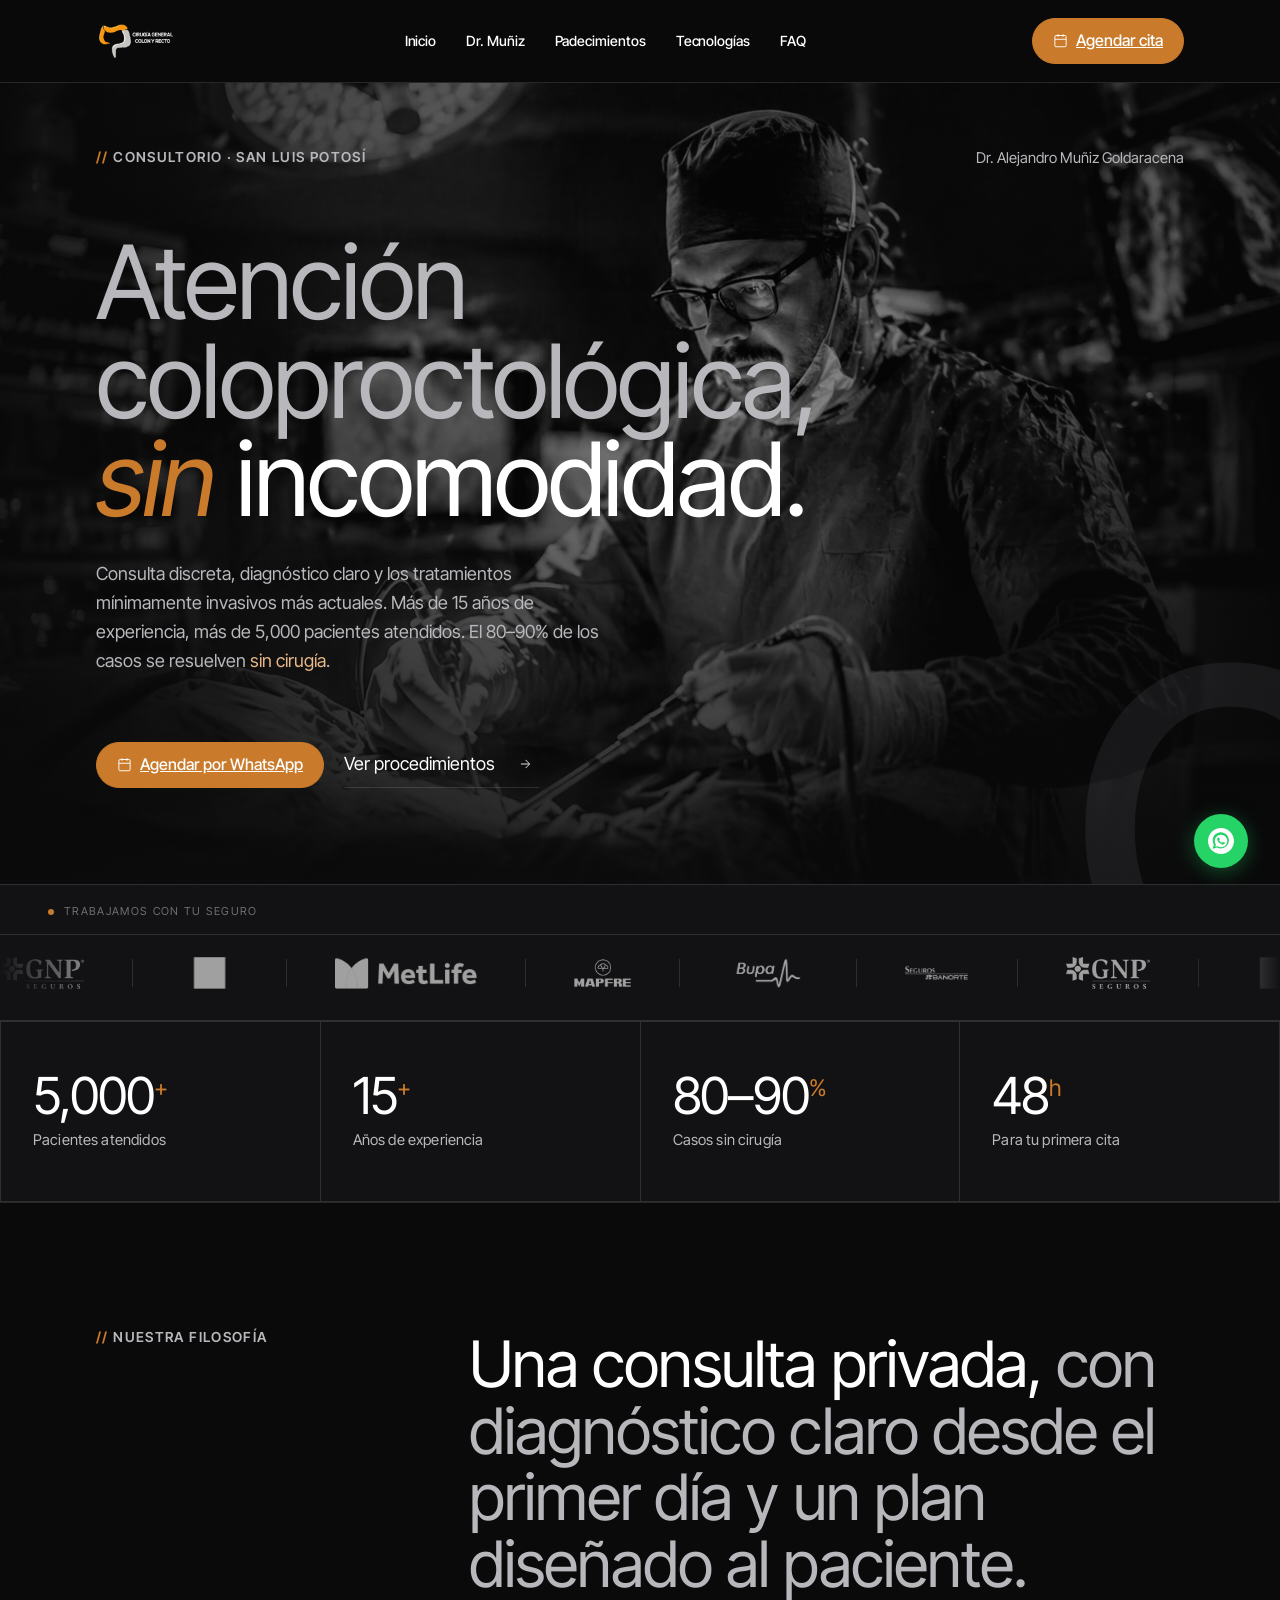
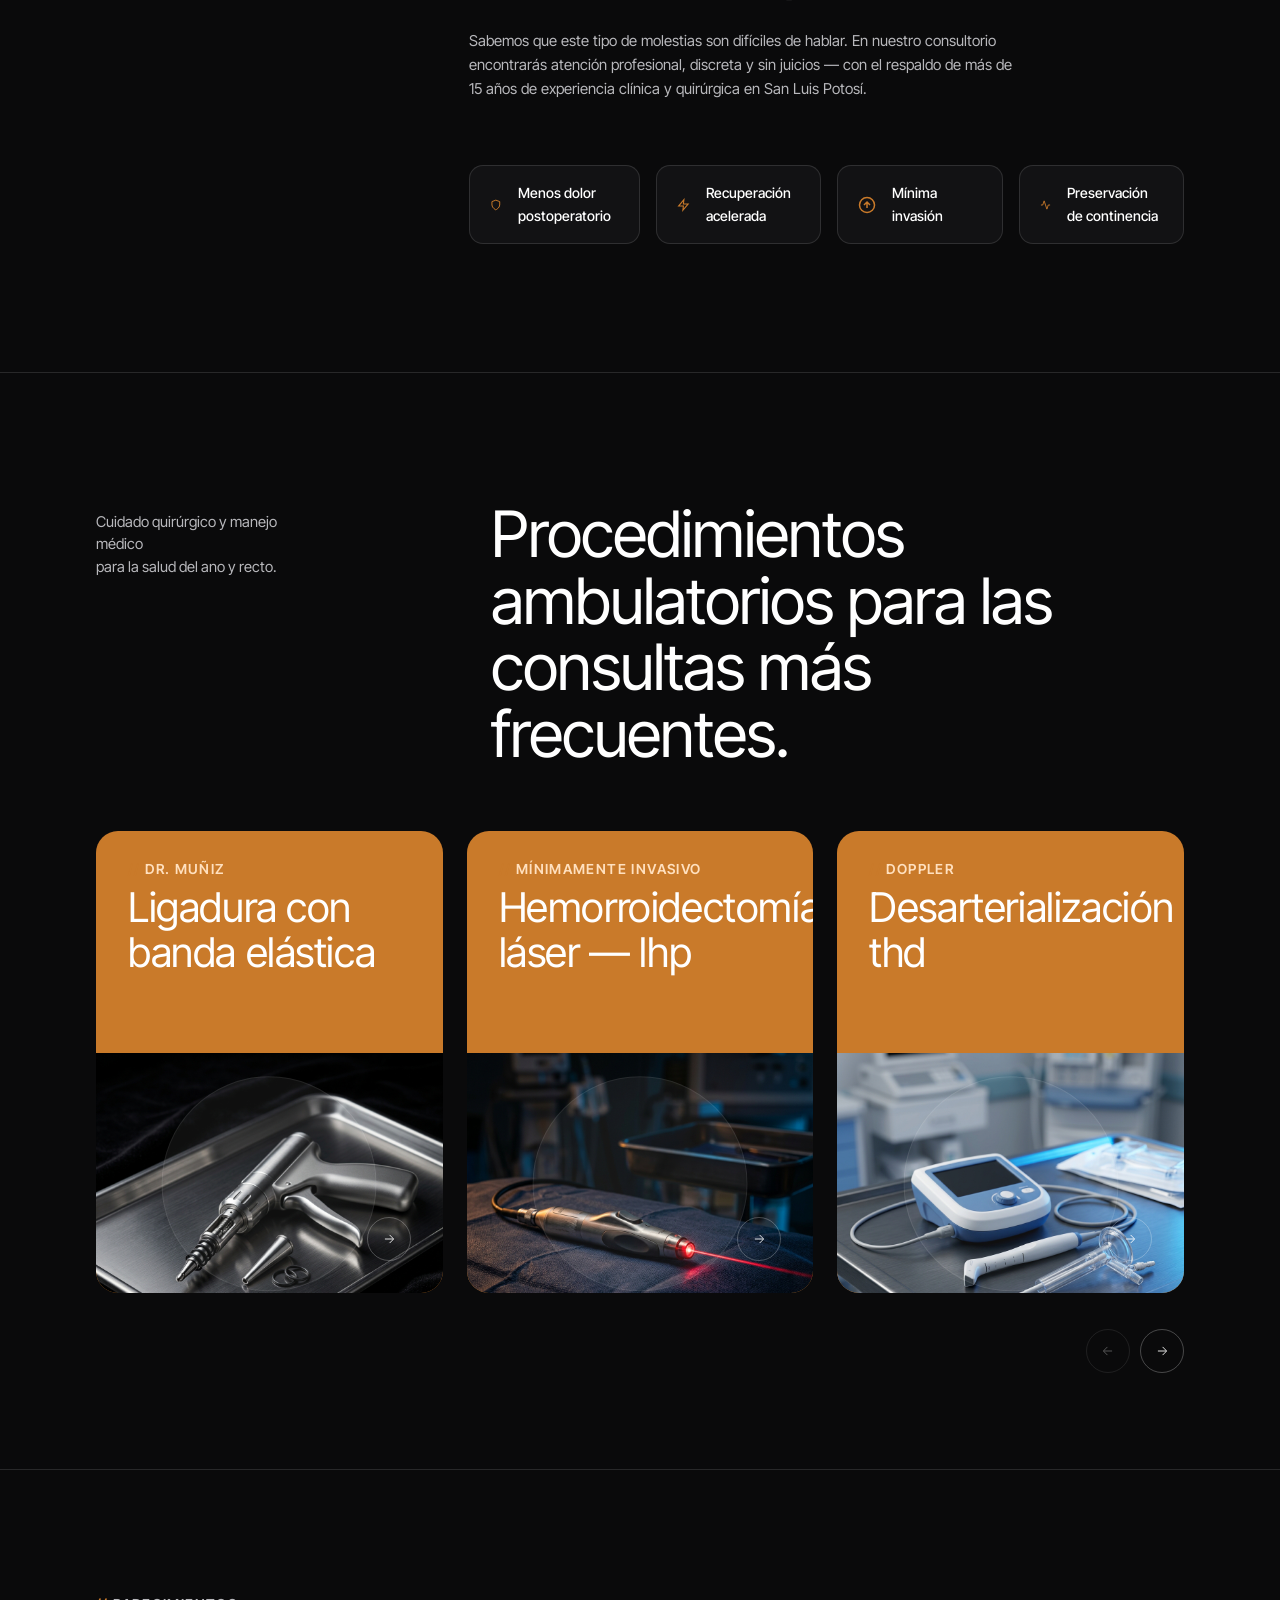
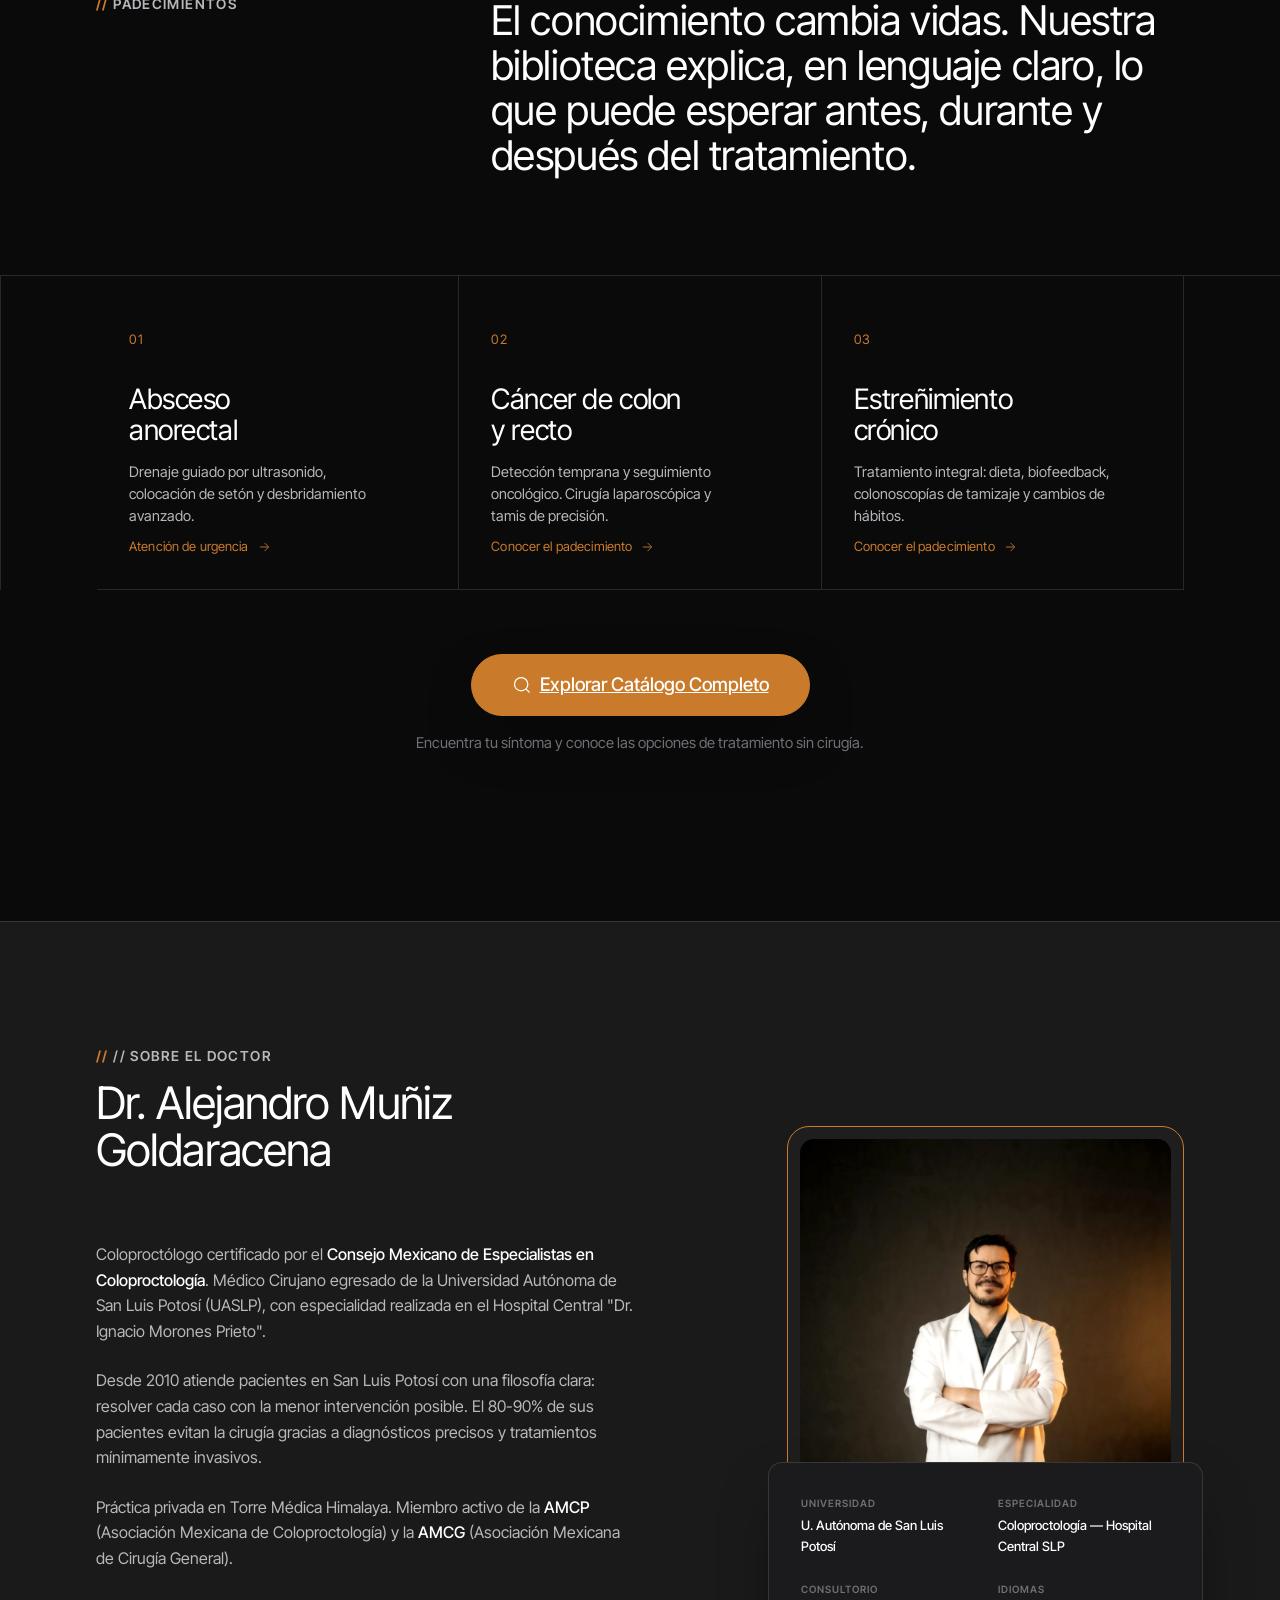
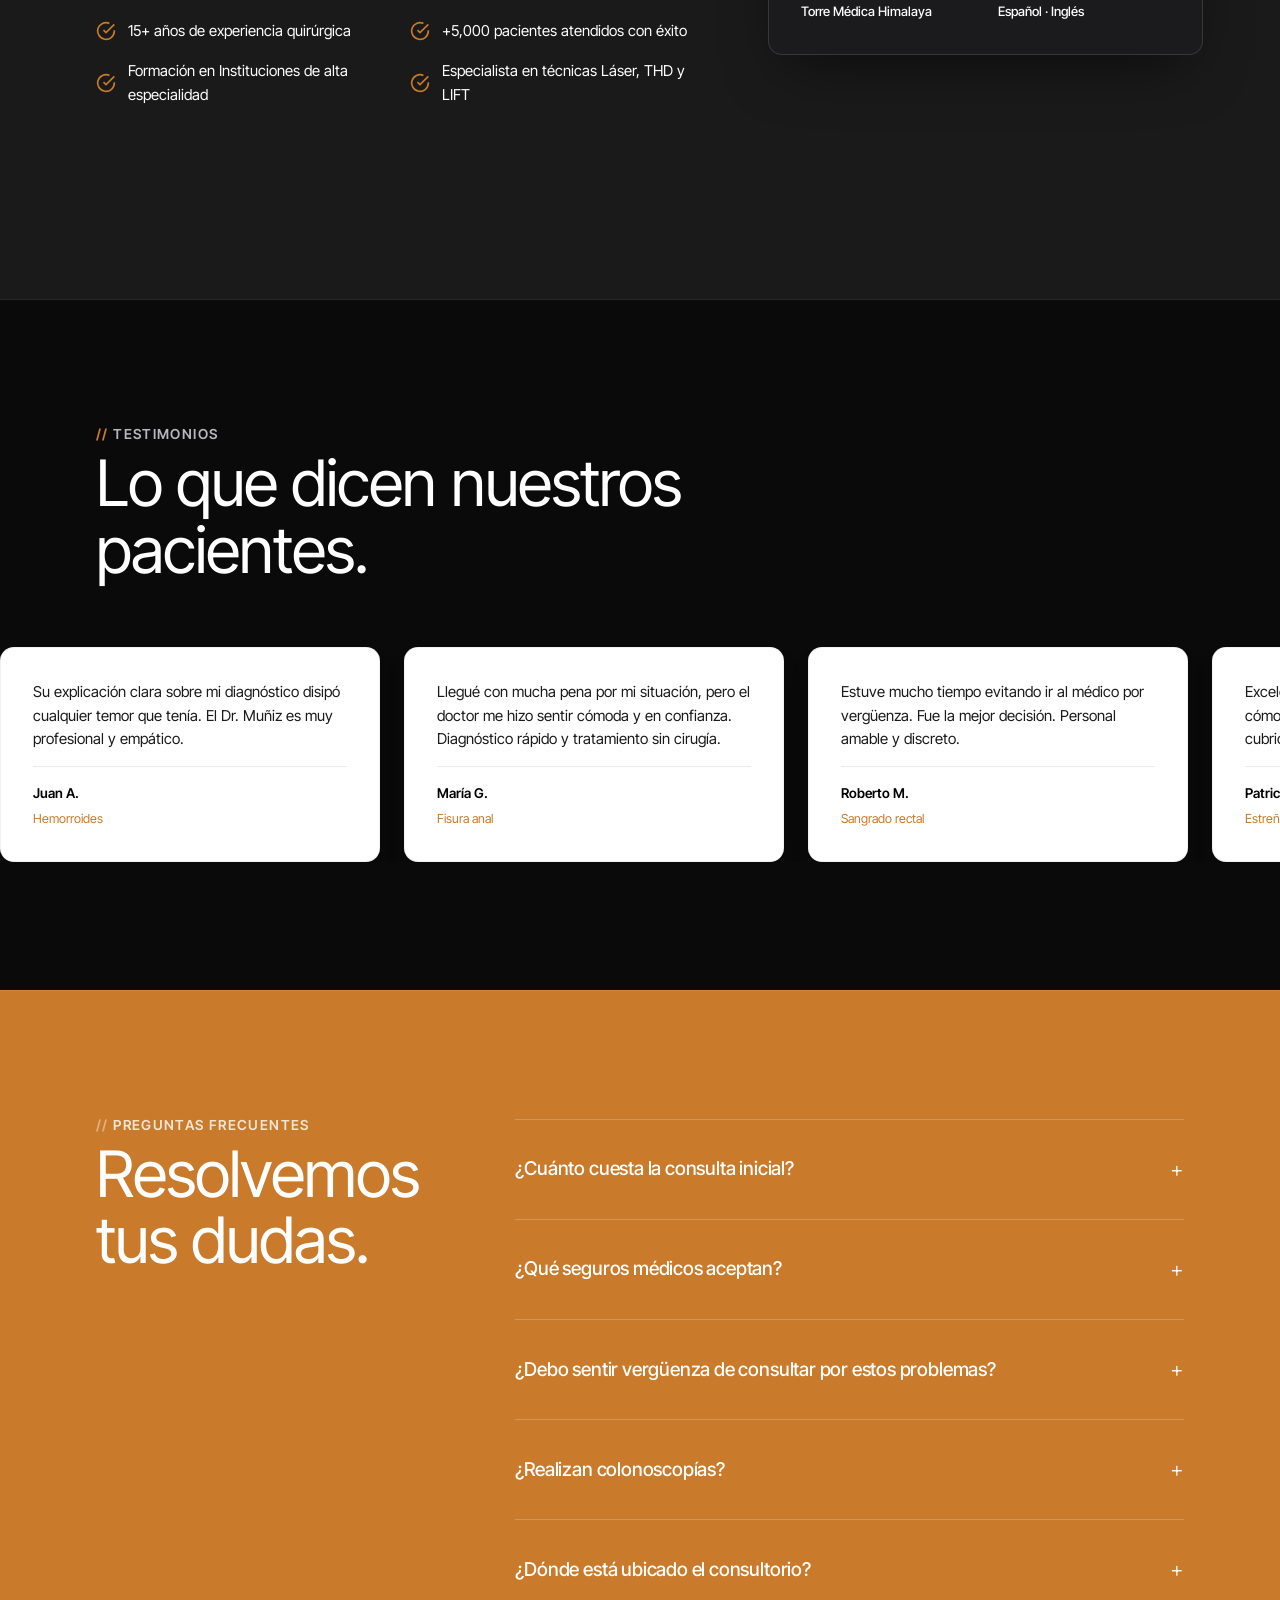
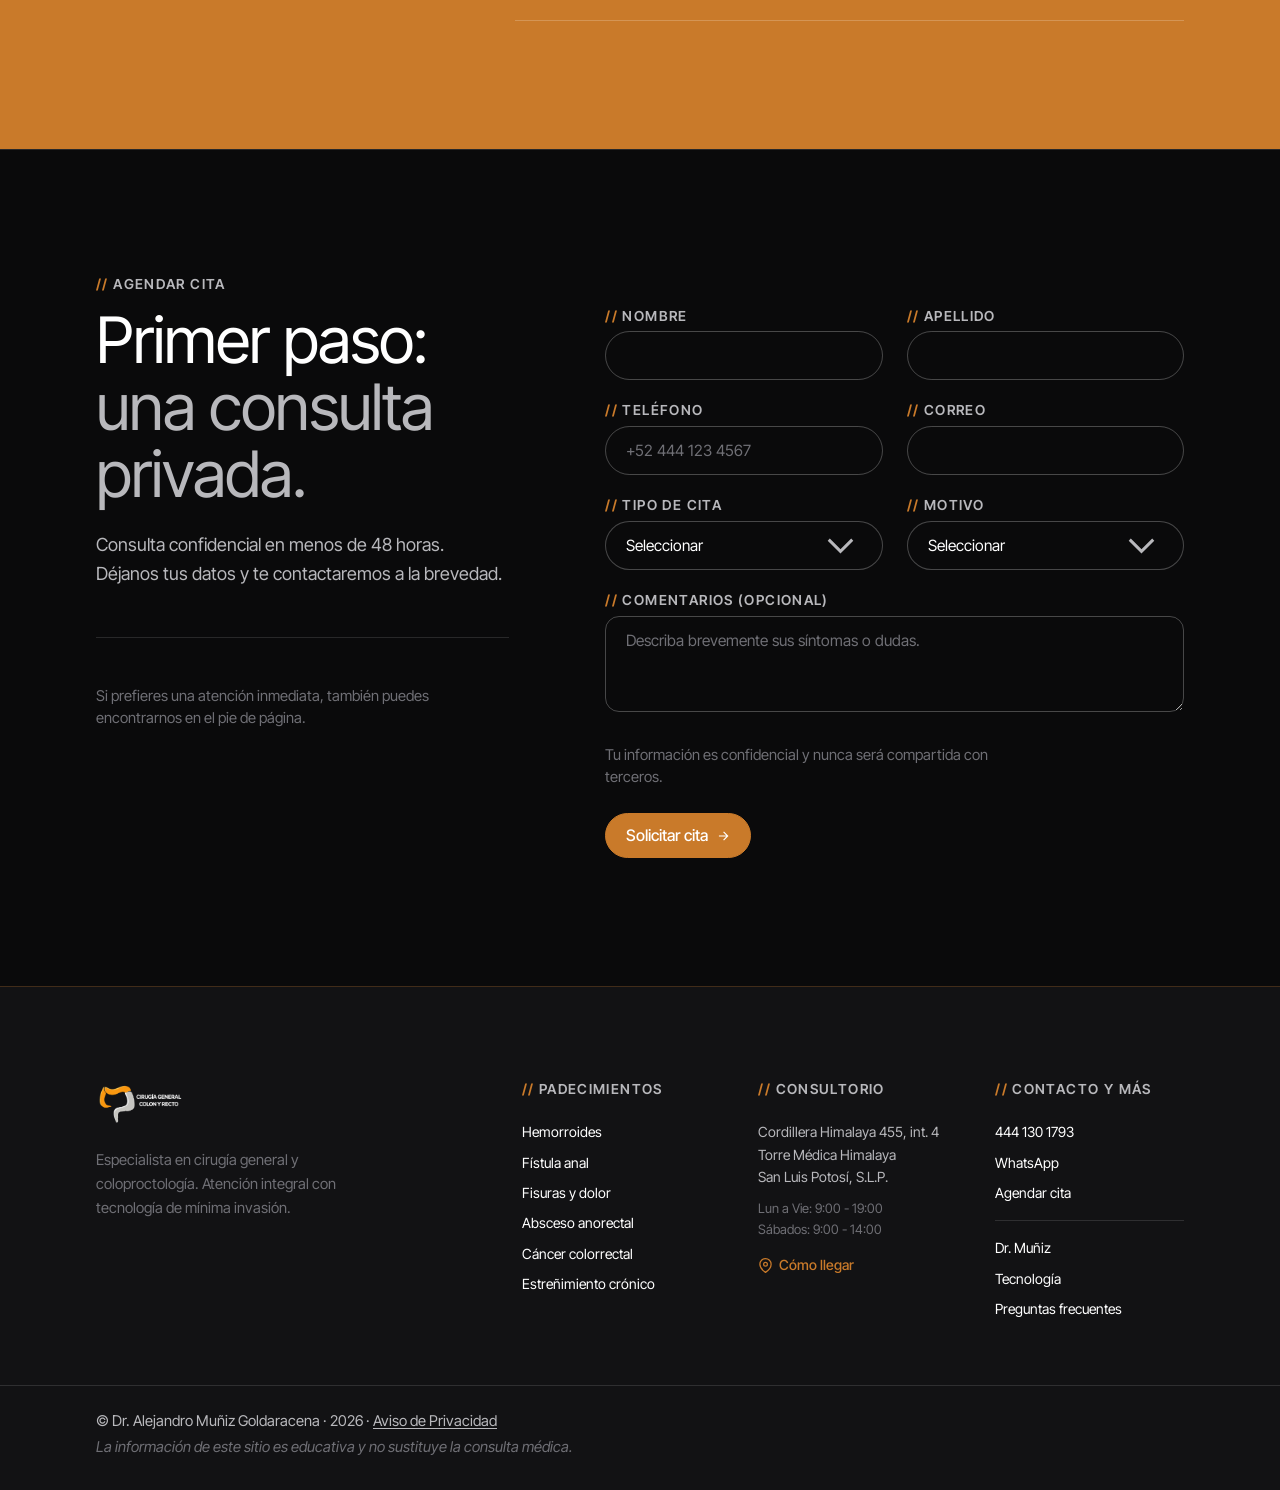
==== index.html @ 2d4ea99c "Corrección de visibilidad de logos (brightness 0, invert 1)" ====
<!doctype html>
<html lang="es-MX">

<head>
  <meta charset="utf-8" />
  <meta name="viewport" content="width=device-width,initial-scale=1" />
  <title>Dr. Alejandro Muñiz Goldaracena · Coloproctólogo en San Luis Potosí</title>
  <meta name="description"
    content="Tratamiento especializado en coloproctología en San Luis Potosí. 15+ años de experiencia, 5,000+ pacientes. Consulta discreta en Torre Médica Himalaya. Especialista en hemorroides, fisuras, fístulas y cáncer de colon." />
  <meta name="keywords"
    content="coloproctólogo san luis potosí, proctólogo slp, hemorroides tratamiento, cirujano colorrectal, torre médica himalaya, dr alejandro muñiz goldaracena, cáncer de colon detección" />
  <meta name="author" content="Dr. Alejandro Muñiz Goldaracena" />
  <meta name="robots" content="index, follow" />
  <link rel="canonical" href="https://dramuniz.com.mx" />

  <!-- Open Graph -->
  <meta property="og:type" content="website" />
  <meta property="og:url" content="https://dramuniz.com.mx/" />
  <meta property="og:title" content="Dr. Alejandro Muñiz Goldaracena · Coloproctólogo en San Luis Potosí" />
  <meta property="og:description"
    content="Especialista en enfermedades del colon, recto y ano. Atención profesional y discreta en San Luis Potosí. Más de 15 años de experiencia." />
  <meta property="og:image" content="https://dramuniz.com.mx/assets/social-preview.png" />
  <meta property="twitter:card" content="summary_large_image" />
  <meta property="twitter:url" content="https://dramuniz.com.mx/" />
  <meta property="twitter:title" content="Dr. Alejandro Muñiz Goldaracena · Coloproctólogo en San Luis Potosí" />
  <meta property="twitter:description"
    content="Especialista en enfermedades del colon, recto y ano. Atención profesional y discreta en San Luis Potosí." />
  <meta property="twitter:image" content="https://dramuniz.com.mx/assets/social-preview.png" />

  <link rel="icon" type="image/png" href="assets/favicon.png" />
  <link rel="apple-touch-icon" href="assets/apple-touch-icon.png" />

  <!-- JSON-LD -->
  <script type="application/ld+json">
{
  "@context": "https://schema.org",
  "@type": "Physician",
  "name": "Dr. Alejandro Muñiz Goldaracena",
  "image": "https://dramuniz.com.mx/assets/nuevo-logo.png",
  "@id": "https://dramuniz.com.mx",
  "url": "https://dramuniz.com.mx",
  "telephone": "+524441301793",
  "priceRange": "$$",
  "address": {
    "@type": "PostalAddress",
    "streetAddress": "Cordillera Himalaya 455, int. 4, Torre Médica Himalaya",
    "addressLocality": "San Luis Potosí",
    "addressRegion": "SLP",
    "postalCode": "78214",
    "addressCountry": "MX"
  },
  "geo": {
    "@type": "GeoCoordinates",
    "latitude": 22.1446,
    "longitude": -101.0142
  },
  "openingHoursSpecification": [
    {
      "@type": "OpeningHoursSpecification",
      "dayOfWeek": ["Monday","Tuesday","Wednesday","Thursday","Friday"],
      "opens": "09:00",
      "closes": "19:00"
    },
    {
      "@type": "OpeningHoursSpecification",
      "dayOfWeek": "Saturday",
      "opens": "09:00",
      "closes": "14:00"
    }
  ],
  "sameAs": ["https://wa.me/524441301793"]
}
</script>

  <link rel="preconnect" href="https://fonts.googleapis.com" />
  <link rel="preconnect" href="https://fonts.gstatic.com" crossorigin />
  <link rel="stylesheet" href="colors_and_type.css" />
  <link rel="stylesheet" href="styles.css?v=1.4" />
  <style>
    /* ── Secciones extra del sitio fusionado ── */

    /* Strip de confianza */
    .strip {
      display: grid;
      grid-template-columns: repeat(4, 1fr);
      gap: 0;
      border-top: 1px solid var(--line);
      border-left: 1px solid var(--line);
      background: var(--ink-1);
    }

    /* Animaciones Globales */
    @keyframes fadeInUp {
      from {
        opacity: 0;
        transform: translateY(30px);
      }
      to {
        opacity: 1;
        transform: translateY(0);
      }
    }

    .reveal {
      animation: fadeInUp 0.8s cubic-bezier(0.16, 1, 0.3, 1) backwards;
    }

    .hero-title span {
      display: inline-block;
      animation: fadeInUp 1s cubic-bezier(0.16, 1, 0.3, 1) backwards;
    }
    .hero-title .de { animation-delay: 0.1s; }
    .hero-title .em { animation-delay: 0.3s; }
    
    .hero-lead {
      animation: fadeInUp 1s cubic-bezier(0.16, 1, 0.3, 1) backwards;
      animation-delay: 0.5s;
    }

    .hero-actions {
      animation: fadeInUp 1s cubic-bezier(0.16, 1, 0.3, 1) backwards;
      animation-delay: 0.7s;
    }

    .strip__item {
      padding: var(--s-6) var(--s-5);
      border-right: 1px solid var(--line);
      border-bottom: 1px solid var(--line);
      display: flex;
      flex-direction: column;
      gap: var(--s-2);
      animation: fadeInUp 0.8s ease backwards;
    }

    .strip__num {
      font-family: var(--font-display);
      font-size: clamp(2rem, 4vw, 3rem);
      font-weight: 400;
      line-height: 1;
      letter-spacing: -0.02em;
      color: var(--fg-0);
    }

    .strip__num sup {
      font-size: 0.45em;
      color: var(--accent);
      vertical-align: super;
    }

    .strip__label {
      font-size: var(--t-small);
      color: var(--fg-1);
      letter-spacing: 0.01em;
    }

    /* Proceso */
    .process {
      padding-block: var(--s-9);
      background: var(--ink-1);
      border-top: 1px solid var(--line);
    }

    .process__head {
      display: grid;
      grid-template-columns: 1fr 2.2fr;
      gap: var(--s-6);
      align-items: start;
      margin-bottom: var(--s-8);
    }

    .process__head h2 {
      font-family: var(--font-display);
      font-size: var(--t-h1);
      font-weight: 400;
      line-height: var(--lh-h1);
      letter-spacing: -0.015em;
      margin: var(--s-2) 0 0;
      color: var(--fg-0);
      max-width: 16ch;
    }

    .process__head p {
      color: var(--fg-1);
      margin: var(--s-3) 0 0;
    }

    .process__steps {
      display: grid;
      grid-template-columns: repeat(4, 1fr);
      gap: 0;
      list-style: none;
      padding: 0;
      margin: 0;
      border-top: 1px solid var(--line);
      border-left: 1px solid var(--line);
    }

    .process__steps li {
      padding: var(--s-6) var(--s-5);
      border-right: 1px solid var(--line);
      border-bottom: 1px solid var(--line);
      display: flex;
      flex-direction: column;
      gap: var(--s-3);
    }

    .process__num {
      font-family: var(--font-display);
      font-size: 12px;
      color: var(--accent);
      letter-spacing: 0.08em;
    }

    .process__steps h3 {
      font-family: var(--font-display);
      font-size: var(--t-h3);
      font-weight: 500;
      margin: 0;
      color: var(--fg-0);
    }

    .process__steps p {
      font-size: 14.5px;
      color: var(--fg-1);
      margin: 0;
      line-height: 1.55;
    }

    /* Testimonios */
    .quotes {
      padding-block: var(--s-9);
      background: var(--ink-0);
      border-top: 1px solid var(--line);
      overflow: hidden;
    }

    .quotes__head {
      margin-bottom: var(--s-7);
      padding-inline: var(--s-8);
      max-width: 1440px;
      margin-inline: auto;
    }

    .quotes__head h2 {
      font-family: var(--font-display);
      font-size: var(--t-h1);
      font-weight: 400;
      line-height: var(--lh-h1);
      letter-spacing: -0.015em;
      margin: var(--s-2) 0 0;
      color: var(--fg-0);
      max-width: 20ch;
    }

    .quotes__ticker {
      overflow: hidden;
      white-space: nowrap;
    }

    .quotes__marquee {
      display: inline-flex;
      gap: var(--s-4);
      animation: marquee 36s linear infinite;
      white-space: nowrap;
    }

    .quote {
      display: inline-flex;
      flex-direction: column;
      gap: var(--s-3);
      min-width: 340px;
      max-width: 380px;
      white-space: normal;
      background: #FFFFFF;
      border: 1px solid rgba(0, 0, 0, 0.05);
      border-radius: var(--r-3);
      padding: var(--s-5);
      margin: 0;
      flex-shrink: 0;
      box-shadow: 0 10px 30px -10px rgba(0, 0, 0, 0.15);
    }

    .quote p {
      font-size: 15px;
      color: #1A1A1A;
      line-height: 1.55;
      margin: 0;
    }

    .quote footer {
      display: flex;
      flex-direction: column;
      gap: 4px;
      padding-top: var(--s-3);
      border-top: 1px solid rgba(0, 0, 0, 0.08);
    }

    .quote footer strong {
      font-size: 13.5px;
      color: #000000;
      font-weight: 600;
    }

    .quote footer span {
      font-size: 12.5px;
      color: var(--accent);
    }

    @keyframes marquee {
      from {
        transform: translateX(0);
      }

      to {
        transform: translateX(-50%);
      }
    }

    /* FAQ */
    .faq {
      padding-block: var(--s-9);
      background: var(--accent);
      border-top: 1px solid rgba(255, 255, 255, 0.1);
      color: #FFFFFF;
    }

    .faq__inner {
      display: grid;
      grid-template-columns: 1fr 2.2fr;
      gap: var(--s-8);
      align-items: start;
    }

    .faq__head .t-tag {
      color: rgba(255, 255, 255, 0.8);
    }

    .faq__head .t-tag::before {
      color: rgba(255, 255, 255, 0.4);
    }

    .faq__head h2 {
      font-family: var(--font-display);
      font-size: var(--t-h1);
      font-weight: 400;
      line-height: var(--lh-h1);
      letter-spacing: -0.015em;
      margin: var(--s-2) 0 0;
      color: #FFFFFF;
      max-width: 12ch;
    }

    .faq__list {
      display: flex;
      flex-direction: column;
      border-top: 1px solid rgba(255, 255, 255, 0.2);
    }

    .faq__list details {
      border-bottom: 1px solid rgba(255, 255, 255, 0.2);
    }

    .faq__list summary {
      display: flex;
      justify-content: space-between;
      align-items: center;
      padding: var(--s-5) 0;
      font-size: 19px;
      font-weight: 500;
      color: #FFFFFF;
      cursor: pointer;
      letter-spacing: -0.01em;
      list-style: none;
      gap: var(--s-4);
      transition: opacity var(--dur-base) var(--ease-out);
    }

    .faq__list summary:hover {
      opacity: 0.8;
    }

    .faq__list summary::-webkit-details-marker {
      display: none;
    }

    .faq__chev {
      flex-shrink: 0;
      font-size: 22px;
      color: #FFFFFF;
      font-weight: 300;
      transition: transform var(--dur-base) var(--ease-out);
    }

    .faq__list details[open] .faq__chev {
      transform: rotate(45deg);
    }

    .faq__list details p {
      padding: 0 0 var(--s-6);
      font-size: 18px;
      color: rgba(255, 255, 255, 0.95);
      line-height: 1.6;
      margin: 0;
      max-width: 65ch;
    }

    /* Categorías expandibles */
    .cats {
      padding-block: var(--s-9);
      background: var(--ink-0);
      border-top: 1px solid var(--line);
    }

    .cats__head {
      display: grid;
      grid-template-columns: 1fr 2.2fr;
      gap: var(--s-6);
      align-items: start;
      margin-bottom: var(--s-8);
    }

    .cats__head h2 {
      font-family: var(--font-display);
      font-size: var(--t-h1);
      font-weight: 400;
      line-height: var(--lh-h1);
      letter-spacing: -0.015em;
      margin: var(--s-2) 0 0;
      color: var(--fg-0);
      max-width: 20ch;
    }

    .cats__grid {
      display: grid;
      grid-template-columns: repeat(3, 1fr);
      gap: var(--s-4);
    }

    .cat-card {
      border: 1px solid var(--line);
      border-radius: var(--r-3);
      overflow: hidden;
      background: var(--ink-1);
      cursor: pointer;
      transition: border-color var(--dur-base) var(--ease-out);
    }

    .cat-card:hover {
      border-color: var(--accent);
    }

    .cat-card__header {
      position: relative;
      overflow: hidden;
    }

    .cat-card__img {
      width: 100%;
      aspect-ratio: 16/9;
      object-fit: cover;
      filter: var(--photo-filter);
      transition: transform var(--dur-slow) var(--ease-out);
      display: block;
    }

    .cat-card:hover .cat-card__img {
      transform: scale(1.03);
    }

    .cat-card__tag {
      position: absolute;
      top: var(--s-3);
      left: var(--s-3);
      background: var(--accent);
      color: #fff;
      font-size: 11px;
      font-weight: 500;
      letter-spacing: 0.04em;
      padding: 4px 10px;
      border-radius: var(--r-pill);
    }

    .cat-card__body {
      padding: var(--s-5);
    }

    .cat-card__body h4 {
      font-family: var(--font-display);
      font-size: var(--t-h3);
      font-weight: 500;
      margin: 0 0 var(--s-3);
      color: var(--fg-0);
    }

    .cat-list {
      list-style: none;
      padding: 0;
      margin: 0;
      display: flex;
      flex-direction: column;
      gap: 0;
      border-top: 1px solid var(--line);
    }

    .cat-list li {
      font-size: 14px;
      color: var(--fg-1);
      padding: 10px 0;
      border-bottom: 1px dashed rgba(255, 255, 255, 0.06);
      position: relative;
      padding-left: 18px;
    }

    .cat-list li::before {
      content: '';
      position: absolute;
      left: 0;
      top: 18px;
      width: 8px;
      height: 1px;
      background: var(--accent);
    }

    /* WhatsApp float */
    .whatsapp-float {
      position: fixed;
      bottom: var(--s-5);
      right: var(--s-5);
      z-index: 100;
      width: 54px;
      height: 54px;
      background: #25D366;
      border-radius: var(--r-pill);
      display: flex;
      align-items: center;
      justify-content: center;
      color: #fff;
      text-decoration: none;
      box-shadow: 0 4px 20px rgba(37, 211, 102, 0.35);
      transition: transform var(--dur-base) var(--ease-out), box-shadow var(--dur-base) var(--ease-out);
    }

    .whatsapp-float:hover {
      transform: scale(1.08);
      box-shadow: 0 8px 28px rgba(37, 211, 102, 0.45);
    }


    /* Doc photo real */
    .doc-photo {
      border-radius: var(--r-3);
      overflow: hidden;
    }

    .doc-portrait-img {
      width: 100%;
      aspect-ratio: 4 / 5;
      object-fit: cover;
      filter: var(--photo-filter);
      display: block;
    }

    @media (max-width: 1024px) {
      .strip {
        grid-template-columns: repeat(2, 1fr);
      }

      .padece-grid {
        grid-template-columns: repeat(2, 1fr);
      }

      .process__steps {
        grid-template-columns: repeat(2, 1fr);
      }

      .process__head {
        grid-template-columns: 1fr;
        gap: var(--s-4);
      }

      .cats__head {
        grid-template-columns: 1fr;
        gap: var(--s-4);
      }

      .cats__grid {
        grid-template-columns: 1fr 1fr;
      }

      .faq__inner {
        grid-template-columns: 1fr;
        gap: var(--s-5);
      }
    }

    @media (max-width: 768px) {
      .hero-title {
        font-size: 2.8rem;
        line-height: 1.1;
      }
      
      .intro-grid {
        grid-template-columns: 1fr;
      }
      
      .intro-benefits-new {
        grid-template-columns: 1fr;
      }
    }

    @media (max-width: 640px) {
      .strip {
        grid-template-columns: 1fr;
      }

      .padece-grid {
        grid-template-columns: 1fr;
        border-left: none;
      }

      .padece-card {
        border-left: 1px solid var(--line);
        min-height: auto;
      }

      .process__steps {
        grid-template-columns: 1fr;
      }

      .cats__grid {
        grid-template-columns: 1fr;
      }

      .quotes__marquee {
        animation-duration: 24s;
      }

      .hero-actions {
        flex-direction: column;
        align-items: stretch;
      }

      .btn {
        width: 100%;
        justify-content: center;
      }
    }

    /* ── Aseguradoras ── */
    .seguros {
      border-top: 1px solid var(--line);
      border-bottom: 1px solid var(--line);
      background: var(--ink-1);
      padding: 0;
      overflow: hidden;
    }

    .seguros__head {
      padding: 18px var(--s-6) 14px;
      font-size: 11px;
      letter-spacing: 0.12em;
      text-transform: uppercase;
      color: var(--fg-2);
      border-bottom: 1px solid var(--line);
      display: flex;
      align-items: center;
      gap: 10px;
    }

    .seguros__head::before {
      content: '';
      display: inline-block;
      width: 6px;
      height: 6px;
      border-radius: 50%;
      background: var(--accent);
      flex-shrink: 0;
    }

    .seguros__track-wrap {
      overflow: hidden;
      padding: 22px 0;
      mask-image: linear-gradient(to right, transparent 0%, black 8%, black 92%, transparent 100%);
      -webkit-mask-image: linear-gradient(to right, transparent 0%, black 8%, black 92%, transparent 100%);
    }

    .seguros__track {
      display: inline-flex;
      align-items: center;
      gap: 48px;
      white-space: nowrap;
      animation: seguros-scroll 30s linear infinite;
    }

    .seguros__track:hover {
      animation-play-state: paused;
    }

    .seguros__logo {
      display: flex;
      align-items: center;
      flex-shrink: 0;
      opacity: 0.6;
      filter: brightness(0) invert(1);
      transition: opacity 0.25s, filter 0.25s;
    }

    .seguros__logo:hover {
      opacity: 1;
      filter: brightness(0) invert(1);
    }

    .seguros__logo img {
      height: 32px;
      width: auto;
      display: block;
      object-fit: contain;
    }

    .seguros__logo-text {
      font-family: var(--font-display);
      font-size: 15px;
      font-weight: 500;
      color: var(--fg-0);
      letter-spacing: 0.01em;
    }

    .seguros__divider {
      width: 1px;
      height: 28px;
      background: var(--line);
      flex-shrink: 0;
    }

    @keyframes seguros-scroll {
      from {
        transform: translateX(0);
      }

      to {
        transform: translateX(-50%);
      }
    }
  </style>
</head>

<body>

  <!-- =========================================================
     NAVBAR
     ========================================================= -->
  <nav class="nav" data-nav>
    <div class="container-xl nav-inner">
      <a class="nav__logo-link" href="#top" aria-label="Dr. Alejandro Muñiz">
        <img src="assets/nuevo-logo.png" alt="Dr. Alejandro Muñiz Goldaracena · Coloproctología"
          style="height:38px;width:auto;display:block;" />
      </a>

      <button class="nav-toggle" data-burger aria-label="Menú" aria-expanded="false">
        <span></span><span></span>
      </button>

      <div class="nav-links" data-links>
        <a href="#top">Inicio</a>
        <a href="#doctor">Dr. Muñiz</a>
        <a href="padecimientos.html">Padecimientos</a>
        <a href="tecnologia.html">Tecnologías</a>
        <a href="#faq">FAQ</a>
      </div>

      <div class="nav-cta">
        <a href="#contacto" class="btn btn-primary">
          <svg width="15" height="15" viewBox="0 0 24 24" fill="none" stroke="currentColor" stroke-width="1.5"
            aria-hidden="true">
            <rect x="3" y="4" width="18" height="18" rx="2" />
            <path d="M16 2v4M8 2v4M3 10h18" />
          </svg>
          <span>Agendar cita</span>
        </a>
      </div>
    </div>
  </nav>

  <main id="top">

    <!-- =========================================================
       HERO
       ========================================================= -->
    <section class="hero">
      <div class="hero-media" aria-hidden="true">
        <img class="hero-photo" src="images/generated/hero-surgery-operating.png"
          alt="Dr. Muñiz realizando cirugía mínimamente invasiva" />
        <div class="hero-scrim"></div>
      </div>

      <div aria-hidden="true" class="hero-letterform">o</div>

      <div class="container-xl hero-inner">
        <div class="hero-meta">
          <span class="t-tag">consultorio · san luis potosí</span>
          <span class="hero-meta-r t-small">Dr. Alejandro Muñiz Goldaracena</span>
        </div>

        <h1 class="t-display t-two-tone hero-title">
          <span class="de">Atención coloproctológica,</span><br />
          <span class="em"><i>sin</i> incomodidad.</span>
        </h1>

        <p class="hero-lead t-body">
          Consulta discreta, diagnóstico claro y los tratamientos mínimamente invasivos más actuales. Más de 15 años de
          experiencia, más de 5,000 pacientes atendidos. El 80–90% de los casos se resuelven <em
            style="color:var(--accent-soft);font-style:normal;">sin cirugía</em>.
        </p>

        <div class="hero-actions">
          <a href="https://wa.me/524441301793" class="btn btn-primary" target="_blank" rel="noopener noreferrer">
            <svg width="15" height="15" viewBox="0 0 24 24" fill="none" stroke="currentColor" stroke-width="1.5"
              aria-hidden="true">
              <rect x="3" y="4" width="18" height="18" rx="2" />
              <path d="M16 2v4M8 2v4M3 10h18" />
            </svg>
            <span>Agendar por WhatsApp</span>
          </a>
          <a href="#procedimientos" class="link-arrow">
            <span>Ver procedimientos</span>
            <span class="arrow">
              <svg width="14" height="14" viewBox="0 0 24 24" fill="none" stroke="currentColor" stroke-width="1.5"
                aria-hidden="true">
                <path d="M5 12h14M13 5l7 7-7 7" />
              </svg>
            </span>
          </a>
        </div>
      </div>

    </section>

    <!-- =========================================================
       ASEGURADORAS
       ========================================================= -->
    <div class="seguros" aria-label="Aseguradoras aceptadas">
      <div class="seguros__head">Trabajamos con tu seguro</div>
      <div class="seguros__track-wrap">
        <div class="seguros__track">
          <!-- Set 1 -->
          <div class="seguros__logo">
            <img src="images/seguros/gnp-seguros.png" alt="GNP Seguros"
              onerror="this.style.display='none';this.nextElementSibling.style.display='flex'">
            <span class="seguros__logo-text" style="display:none">GNP Seguros</span>
          </div>
          <div class="seguros__divider" aria-hidden="true"></div>
          <div class="seguros__logo">
            <img src="images/seguros/axa-seguros.png" alt="AXA Seguros"
              onerror="this.style.display='none';this.nextElementSibling.style.display='flex'">
            <span class="seguros__logo-text" style="display:none">AXA</span>
          </div>
          <div class="seguros__divider" aria-hidden="true"></div>
          <div class="seguros__logo">
            <img src="images/seguros/metlife-seguros.png" alt="MetLife"
              onerror="this.style.display='none';this.nextElementSibling.style.display='flex'">
            <span class="seguros__logo-text" style="display:none">MetLife</span>
          </div>
          <div class="seguros__divider" aria-hidden="true"></div>
          <div class="seguros__logo">
            <img src="images/seguros/mapfre-seguros.png" alt="Mapfre"
              onerror="this.style.display='none';this.nextElementSibling.style.display='flex'">
            <span class="seguros__logo-text" style="display:none">Mapfre</span>
          </div>
          <div class="seguros__divider" aria-hidden="true"></div>
          <div class="seguros__logo">
            <img src="images/seguros/bupa-seguro.png" alt="Bupa"
              onerror="this.style.display='none';this.nextElementSibling.style.display='flex'">
            <span class="seguros__logo-text" style="display:none">Bupa</span>
          </div>
          <div class="seguros__divider" aria-hidden="true"></div>
          <div class="seguros__logo">
            <img src="images/seguros/banorte-seguros.png" alt="Banorte Seguros"
              onerror="this.style.display='none';this.nextElementSibling.style.display='flex'">
            <span class="seguros__logo-text" style="display:none">Banorte Seguros</span>
          </div>
          <div class="seguros__divider" aria-hidden="true"></div>
          
          <!-- Set 2 (duplicado para loop continuo) -->
          <div class="seguros__logo">
            <img src="images/seguros/gnp-seguros.png" alt="GNP Seguros"
              onerror="this.style.display='none';this.nextElementSibling.style.display='flex'">
            <span class="seguros__logo-text" style="display:none">GNP Seguros</span>
          </div>
          <div class="seguros__divider" aria-hidden="true"></div>
          <div class="seguros__logo">
            <img src="images/seguros/axa-seguros.png" alt="AXA Seguros"
              onerror="this.style.display='none';this.nextElementSibling.style.display='flex'">
            <span class="seguros__logo-text" style="display:none">AXA</span>
          </div>
          <div class="seguros__divider" aria-hidden="true"></div>
          <div class="seguros__logo">
            <img src="images/seguros/metlife-seguros.png" alt="MetLife"
              onerror="this.style.display='none';this.nextElementSibling.style.display='flex'">
            <span class="seguros__logo-text" style="display:none">MetLife</span>
          </div>
          <div class="seguros__divider" aria-hidden="true"></div>
          <div class="seguros__logo">
            <img src="images/seguros/mapfre-seguros.png" alt="Mapfre"
              onerror="this.style.display='none';this.nextElementSibling.style.display='flex'">
            <span class="seguros__logo-text" style="display:none">Mapfre</span>
          </div>
          <div class="seguros__divider" aria-hidden="true"></div>
          <div class="seguros__logo">
            <img src="images/seguros/bupa-seguro.png" alt="Bupa"
              onerror="this.style.display='none';this.nextElementSibling.style.display='flex'">
            <span class="seguros__logo-text" style="display:none">Bupa</span>
          </div>
          <div class="seguros__divider" aria-hidden="true"></div>
          <div class="seguros__logo">
            <img src="images/seguros/banorte-seguros.png" alt="Banorte Seguros"
              onerror="this.style.display='none';this.nextElementSibling.style.display='flex'">
            <span class="seguros__logo-text" style="display:none">Banorte Seguros</span>
          </div>
          <div class="seguros__divider" aria-hidden="true"></div>
        </div>
      </div>
    </div>

    <!-- =========================================================
       STRIP DE CONFIANZA
       ========================================================= -->
    <div class="strip">
      <div class="strip__item">
        <span class="strip__num">5,000<sup>+</sup></span>
        <span class="strip__label">Pacientes atendidos</span>
      </div>
      <div class="strip__item">
        <span class="strip__num">15<sup>+</sup></span>
        <span class="strip__label">Años de experiencia</span>
      </div>
      <div class="strip__item">
        <span class="strip__num">80–90<sup>%</sup></span>
        <span class="strip__label">Casos sin cirugía</span>
      </div>
      <div class="strip__item">
        <span class="strip__num">48<sup>h</sup></span>
        <span class="strip__label">Para tu primera cita</span>
      </div>
    </div>



    <!-- =========================================================
       INTRO / STATEMENT
       ========================================================= -->
    <section class="intro">
      <div class="container-xl intro-grid">
        <div class="t-tag">nuestra filosofía</div>
        <div>
          <p class="t-h1 intro-statement t-two-tone">
            <span class="em">Una consulta privada</span>,
            <span class="de">con diagnóstico claro desde el primer día y un plan diseñado al paciente.</span>
          </p>
          <p style="margin-top:var(--s-5);color:var(--fg-1);max-width:62ch;font-size:15px;line-height:1.6;">
            Sabemos que este tipo de molestias son difíciles de hablar. En nuestro consultorio encontrarás atención
            profesional, discreta y sin juicios — con el respaldo de más de 15 años de experiencia clínica y quirúrgica
            en San Luis Potosí.
          </p>
          <div class="intro-benefits-new">
            <div class="benefit-pill">
              <svg width="20" height="20" viewBox="0 0 24 24" fill="none" stroke="currentColor" stroke-width="2"
                style="color:var(--accent);">
                <path d="M12 22s8-4 8-10V5l-8-3-8 3v7c0 6 8 10 8 10z" />
              </svg>
              <span>Menos dolor postoperatorio</span>
            </div>
            <div class="benefit-pill">
              <svg width="20" height="20" viewBox="0 0 24 24" fill="none" stroke="currentColor" stroke-width="2"
                style="color:var(--accent);">
                <path d="M13 2L3 14h9l-1 8 10-12h-9l1-8z" />
              </svg>
              <span>Recuperación acelerada</span>
            </div>
            <div class="benefit-pill">
              <svg width="20" height="20" viewBox="0 0 24 24" fill="none" stroke="currentColor" stroke-width="2"
                style="color:var(--accent);">
                <circle cx="12" cy="12" r="10" />
                <path d="m16 12-4-4-4 4M12 16V8" />
              </svg>
              <span>Mínima invasión</span>
            </div>
            <div class="benefit-pill">
              <svg width="20" height="20" viewBox="0 0 24 24" fill="none" stroke="currentColor" stroke-width="2"
                style="color:var(--accent);">
                <path d="M22 12h-4l-3 9L9 3l-3 9H2" />
              </svg>
              <span>Preservación de continencia</span>
            </div>
          </div>
        </div>
      </div>
    </section>

    <!-- =========================================================
       PROCEDIMIENTOS — carrusel
       ========================================================= -->
    <section id="procedimientos" class="procs section-hair">
      <div class="container-xl procs-head">
        <p class="t-small procs-kicker">Cuidado quirúrgico y manejo médico<br />para la salud del ano y recto.</p>
        <h2 class="t-h1 procs-headline">
          Procedimientos ambulatorios para las consultas más frecuentes.
        </h2>
      </div>

      <div class="container-xl procs-track" data-carousel>
        <div class="procs-grid" data-carousel-grid>

          <article class="proc-card" data-pc>
            <div class="kicker t-tag">dr. muñiz</div>
            <div class="title">Ligadura con banda elástica</div>
            <div class="proc-photo"><img src="images/generated/proc-ligadura.png" alt="Ligadura con banda elástica"
                loading="lazy" /></div>
            <div class="cta"><a href="#contacto" class="btn-round" aria-label="Agendar consulta">
                <svg width="14" height="14" viewBox="0 0 24 24" fill="none" stroke="currentColor" stroke-width="1.5">
                  <path d="M5 12h14M13 5l7 7-7 7" />
                </svg>
              </a></div>
          </article>

          <article class="proc-card" data-pc>
            <div class="kicker t-tag">mínimamente invasivo</div>
            <div class="title">Hemorroidectomía láser — lhp</div>
            <div class="proc-photo"><img src="images/generated/proc-laser.png" alt="Hemorroidectomía con láser"
                loading="lazy" /></div>
            <div class="cta"><a href="#contacto" class="btn-round" aria-label="Agendar consulta">
                <svg width="14" height="14" viewBox="0 0 24 24" fill="none" stroke="currentColor" stroke-width="1.5">
                  <path d="M5 12h14M13 5l7 7-7 7" />
                </svg>
              </a></div>
          </article>

          <article class="proc-card" data-pc>
            <div class="kicker t-tag">doppler</div>
            <div class="title">Desarterialización thd</div>
            <div class="proc-photo"><img src="images/generated/proc-thd.png" alt="Desarterialización THD"
                loading="lazy" /></div>
            <div class="cta"><a href="#contacto" class="btn-round" aria-label="Agendar consulta">
                <svg width="14" height="14" viewBox="0 0 24 24" fill="none" stroke="currentColor" stroke-width="1.5">
                  <path d="M5 12h14M13 5l7 7-7 7" />
                </svg>
              </a></div>
          </article>

          <article class="proc-card" data-pc>
            <div class="kicker t-tag">esfínter preservado</div>
            <div class="title">Técnica lift · vaaft · prp</div>
            <div class="proc-photo"><img src="images/generated/proc-lift-vaaft.png" alt="Técnica LIFT y VAAFT"
                loading="lazy" /></div>
            <div class="cta"><a href="#contacto" class="btn-round" aria-label="Agendar consulta">
                <svg width="14" height="14" viewBox="0 0 24 24" fill="none" stroke="currentColor" stroke-width="1.5">
                  <path d="M5 12h14M13 5l7 7-7 7" />
                </svg>
              </a></div>
          </article>

          <article class="proc-card" data-pc>
            <div class="kicker t-tag">endoscópico</div>
            <div class="title">Silac · epsit pilonidal</div>
            <div class="proc-photo"><img src="images/generated/proc-silac.png" alt="SiLaC y EPSIT pilonidal"
                loading="lazy" /></div>
            <div class="cta"><a href="#contacto" class="btn-round" aria-label="Agendar consulta">
                <svg width="14" height="14" viewBox="0 0 24 24" fill="none" stroke="currentColor" stroke-width="1.5">
                  <path d="M5 12h14M13 5l7 7-7 7" />
                </svg>
              </a></div>
          </article>

          <article class="proc-card" data-pc>
            <div class="kicker t-tag">diagnóstico</div>
            <div class="title">Anoscopía y ultrasonido endoanal</div>
            <div class="proc-photo"><img src="images/generated/proc-diagnostico.png"
                alt="Anoscopía y ultrasonido endoanal" loading="lazy" /></div>
            <div class="cta"><a href="#contacto" class="btn-round" aria-label="Agendar consulta">
                <svg width="14" height="14" viewBox="0 0 24 24" fill="none" stroke="currentColor" stroke-width="1.5">
                  <path d="M5 12h14M13 5l7 7-7 7" />
                </svg>
              </a></div>
          </article>

        </div>

        <div class="procs-nav">
          <button class="btn-round" data-prev aria-label="Anterior">
            <svg width="14" height="14" viewBox="0 0 24 24" fill="none" stroke="currentColor" stroke-width="1.5">
              <path d="M19 12H5M11 5l-7 7 7 7" />
            </svg>
          </button>
          <button class="btn-round" data-next aria-label="Siguiente">
            <svg width="14" height="14" viewBox="0 0 24 24" fill="none" stroke="currentColor" stroke-width="1.5">
              <path d="M5 12h14M13 5l7 7-7 7" />
            </svg>
          </button>
        </div>
      </div>
    </section>

    <!-- =========================================================
       PADECIMIENTOS — grid biblioteca
       ========================================================= -->
    <section id="padecimientos" class="padece section-hair">
      <div class="container-xl padece-intro">
        <div class="t-tag">padecimientos</div>
        <div>
          <p class="t-h2 padece-statement">
            El conocimiento cambia vidas. Nuestra biblioteca explica, en lenguaje claro, lo que puede esperar antes,
            durante y después del tratamiento.
          </p>
        </div>
      </div>

      <div class="container-xl padece-grid" style="margin-bottom: var(--s-6);">
        <a class="padece-card reveal" style="animation-delay: 0.1s;" href="#contacto">
          <span class="pc-index">01</span>
          <div class="pc-title">Absceso anorectal</div>
          <p class="pc-lead">Drenaje guiado por ultrasonido, colocación de setón y desbridamiento avanzado.</p>
          <span class="pc-link">Atención de urgencia
            <svg width="14" height="14" viewBox="0 0 24 24" fill="none" stroke="currentColor" stroke-width="1.5">
              <path d="M5 12h14M13 5l7 7-7 7" />
            </svg>
          </span>
        </a>

        <a class="padece-card reveal" style="animation-delay: 0.2s;" href="#contacto">
          <span class="pc-index">02</span>
          <div class="pc-title">Cáncer de colon y recto</div>
          <p class="pc-lead">Detección temprana y seguimiento oncológico. Cirugía laparoscópica y tamis de precisión.
          </p>
          <span class="pc-link">Conocer el padecimiento
            <svg width="14" height="14" viewBox="0 0 24 24" fill="none" stroke="currentColor" stroke-width="1.5">
              <path d="M5 12h14M13 5l7 7-7 7" />
            </svg>
          </span>
        </a>

        <a class="padece-card reveal" style="animation-delay: 0.3s;" href="#contacto">
          <span class="pc-index">03</span>
          <div class="pc-title">Estreñimiento crónico</div>
          <p class="pc-lead">Tratamiento integral: dieta, biofeedback, colonoscopías de tamizaje y cambios de hábitos.
          </p>
          <span class="pc-link">Conocer el padecimiento
            <svg width="14" height="14" viewBox="0 0 24 24" fill="none" stroke="currentColor" stroke-width="1.5">
              <path d="M5 12h14M13 5l7 7-7 7" />
            </svg>
          </span>
        </a>
      </div>

      <div class="container-xl" style="text-align: center; margin-top: var(--s-7); padding-bottom: var(--s-4);">
        <a href="padecimientos.html" class="btn btn-primary"
          style="padding: 20px 40px; font-size: 1.1rem; box-shadow: var(--e-2);">
          <svg width="20" height="20" viewBox="0 0 24 24" fill="none" stroke="currentColor" stroke-width="1.5"
            aria-hidden="true">
            <circle cx="11" cy="11" r="8" />
            <path d="m21 21-4.3-4.3" />
          </svg>
          <span>Explorar Catálogo Completo</span>
        </a>
        <p class="t-small" style="margin-top: var(--s-3); color: var(--fg-2);">Encuentra tu síntoma y conoce las
          opciones de tratamiento sin cirugía.</p>
      </div>
    </section>





    <!-- =========================================================
       DR. MUÑIZ - REDISEÑO
       ========================================================= -->
    <section id="doctor" class="doctor section-hair">
      <div class="container-xl doc-new-grid">
        
        <!-- COLUMNA IZQUIERDA (60%) -->
        <div class="doc-content reveal-stagger">
          <div class="t-tag reveal">// SOBRE EL DOCTOR</div>
          <h2 class="doc-title reveal">
            Dr. Alejandro Muñiz<br>
            <span class="doc-title-last">Goldaracena</span>
          </h2>
          <p class="doc-credentials-line reveal">
            Coloproctólogo certificado · Cédula 1234567 · Ced. Esp. 7891011
          </p>

          <div class="doc-bio reveal">
            <p>
              Coloproctólogo certificado por el <strong>Consejo Mexicano de Especialistas en Coloproctología</strong>. 
              Médico Cirujano egresado de la Universidad Autónoma de San Luis Potosí (UASLP), con especialidad realizada en 
              el Hospital Central "Dr. Ignacio Morones Prieto".
            </p>
            <p>
              Desde 2010 atiende pacientes en San Luis Potosí con una filosofía clara: resolver cada caso con la menor 
              intervención posible. El 80-90% de sus pacientes evitan la cirugía gracias a diagnósticos precisos y 
              tratamientos mínimamente invasivos.
            </p>
            <p>
              Práctica privada en Torre Médica Himalaya. Miembro activo de la <strong>AMCP</strong> (Asociación Mexicana de Coloproctología) 
              y la <strong>AMCG</strong> (Asociación Mexicana de Cirugía General).
            </p>
          </div>

          <ul class="doc-stats-list reveal">
            <li>
              <svg width="20" height="20" viewBox="0 0 24 24" fill="none" stroke="currentColor" stroke-width="2" aria-hidden="true">
                <path d="M22 11.08V12a10 10 0 1 1-5.93-9.14"></path>
                <polyline points="22 4 12 14.01 9 11.01"></polyline>
              </svg>
              <span>15+ años de experiencia quirúrgica</span>
            </li>
            <li>
              <svg width="20" height="20" viewBox="0 0 24 24" fill="none" stroke="currentColor" stroke-width="2" aria-hidden="true">
                <path d="M22 11.08V12a10 10 0 1 1-5.93-9.14"></path>
                <polyline points="22 4 12 14.01 9 11.01"></polyline>
              </svg>
              <span>+5,000 pacientes atendidos con éxito</span>
            </li>
            <li>
              <svg width="20" height="20" viewBox="0 0 24 24" fill="none" stroke="currentColor" stroke-width="2" aria-hidden="true">
                <path d="M22 11.08V12a10 10 0 1 1-5.93-9.14"></path>
                <polyline points="22 4 12 14.01 9 11.01"></polyline>
              </svg>
              <span>Formación en Instituciones de alta especialidad</span>
            </li>
            <li>
              <svg width="20" height="20" viewBox="0 0 24 24" fill="none" stroke="currentColor" stroke-width="2" aria-hidden="true">
                <path d="M22 11.08V12a10 10 0 1 1-5.93-9.14"></path>
                <polyline points="22 4 12 14.01 9 11.01"></polyline>
              </svg>
              <span>Especialista en técnicas Láser, THD y LIFT</span>
            </li>
          </ul>

        </div>

        <!-- COLUMNA DERECHA (40%) -->
        <div class="doc-visual reveal-stagger">
          <div class="doc-photo-container reveal">
            <img src="foto-dr.jpeg?v=1.1" 
                 alt="Dr. Alejandro Muñiz Goldaracena, coloproctólogo certificado en San Luis Potosí, en su consultorio" 
                 class="doc-new-img">
            
            <div class="doc-info-card">
              <div class="dic-item">
                <span class="dic-label">Universidad</span>
                <span class="dic-value">U. Autónoma de San Luis Potosí</span>
              </div>
              <div class="dic-item">
                <span class="dic-label">Especialidad</span>
                <span class="dic-value">Coloproctología — Hospital Central SLP</span>
              </div>
              <div class="dic-item">
                <span class="dic-label">Consultorio</span>
                <span class="dic-value">Torre Médica Himalaya</span>
              </div>
              <div class="dic-item">
                <span class="dic-label">Idiomas</span>
                <span class="dic-value">Español · Inglés</span>
              </div>
            </div>
          </div>

          <div class="doc-logos reveal">
            <img src="assets/logos/uaslp.png" alt="UASLP" class="logo-gray" onerror="this.style.display='none'">
            <img src="assets/logos/consejo.png" alt="Consejo Mexicano de Coloproctología" class="logo-gray" onerror="this.style.display='none'">
            <img src="assets/logos/amcp.png" alt="AMCP" class="logo-gray" onerror="this.style.display='none'">
            <img src="assets/logos/himalaya.png" alt="Torre Médica Himalaya" class="logo-gray" onerror="this.style.display='none'">
          </div>
        </div>

      </div>
    </section>

    <!-- =========================================================
       TESTIMONIOS
       ========================================================= -->
    <section class="quotes">
      <div class="quotes__head container-xl">
        <div class="t-tag">testimonios</div>
        <h2>Lo que dicen nuestros pacientes.</h2>
      </div>
      <div class="quotes__ticker">
        <div class="quotes__marquee">
          <blockquote class="quote">
            <p>Su explicación clara sobre mi diagnóstico disipó cualquier temor que tenía. El Dr. Muñiz es muy
              profesional y empático.</p>
            <footer><strong>Juan A.</strong><span>Hemorroides</span></footer>
          </blockquote>
          <blockquote class="quote">
            <p>Llegué con mucha pena por mi situación, pero el doctor me hizo sentir cómoda y en confianza. Diagnóstico
              rápido y tratamiento sin cirugía.</p>
            <footer><strong>María G.</strong><span>Fisura anal</span></footer>
          </blockquote>
          <blockquote class="quote">
            <p>Estuve mucho tiempo evitando ir al médico por vergüenza. Fue la mejor decisión. Personal amable y
              discreto.</p>
            <footer><strong>Roberto M.</strong><span>Sangrado rectal</span></footer>
          </blockquote>
          <blockquote class="quote">
            <p>Excelente atención. Cita rápida, consultorio cómodo, explicación clara. Mi seguro médico cubrió la
              consulta sin problema.</p>
            <footer><strong>Patricia L.</strong><span>Estreñimiento crónico</span></footer>
          </blockquote>
          <blockquote class="quote">
            <p>Pensé que necesitaría cirugía, pero el Dr. Muñiz resolvió mi caso con un procedimiento en consultorio.
              Increíble.</p>
            <footer><strong>Carlos R.</strong><span>Quiste pilonidal</span></footer>
          </blockquote>
          <!-- Duplicados para loop infinito -->
          <blockquote class="quote">
            <p>Su explicación clara sobre mi diagnóstico disipó cualquier temor que tenía. El Dr. Muñiz es muy
              profesional y empático.</p>
            <footer><strong>Juan A.</strong><span>Hemorroides</span></footer>
          </blockquote>
          <blockquote class="quote">
            <p>Llegué con mucha pena por mi situación, pero el doctor me hizo sentir cómoda y en confianza. Diagnóstico
              rápido y tratamiento sin cirugía.</p>
            <footer><strong>María G.</strong><span>Fisura anal</span></footer>
          </blockquote>
          <blockquote class="quote">
            <p>Estuve mucho tiempo evitando ir al médico por vergüenza. Fue la mejor decisión. Personal amable y
              discreto.</p>
            <footer><strong>Roberto M.</strong><span>Sangrado rectal</span></footer>
          </blockquote>
          <blockquote class="quote">
            <p>Excelente atención. Cita rápida, consultorio cómodo, explicación clara. Mi seguro médico cubrió la
              consulta sin problema.</p>
            <footer><strong>Patricia L.</strong><span>Estreñimiento crónico</span></footer>
          </blockquote>
          <blockquote class="quote">
            <p>Pensé que necesitaría cirugía, pero el Dr. Muñiz resolvió mi caso con un procedimiento en consultorio.
              Increíble.</p>
            <footer><strong>Carlos R.</strong><span>Quiste pilonidal</span></footer>
          </blockquote>
        </div>
      </div>
    </section>

    <!-- =========================================================
       FAQ
       ========================================================= -->
    <section id="faq" class="faq">
      <div class="container-xl faq__inner">
        <div class="faq__head">
          <div class="t-tag">preguntas frecuentes</div>
          <h2>Resolvemos tus dudas.</h2>
        </div>
        <div class="faq__list">
          <details>
            <summary>¿Cuánto cuesta la consulta inicial?<span class="faq__chev">+</span></summary>
            <p>La primera consulta tiene un costo de $800 MXN. En ella evaluamos tus síntomas, realizamos anoscopia y
              definimos un plan de seguimiento.</p>
          </details>
          <details>
            <summary>¿Qué seguros médicos aceptan?<span class="faq__chev">+</span></summary>
            <p>Nos ajustamos a la mayoría de seguros médicos del país, incluyendo <strong>GNP, AXA, MetLife, Seguros
                Monterrey, Mapfre, Bupa y Banorte</strong>. Si no cuentas con seguro, podemos armarte un plan a la
              medida de tus posibilidades.</p>
          </details>
          <details>
            <summary>¿Debo sentir vergüenza de consultar por estos problemas?<span class="faq__chev">+</span></summary>
            <p>Para nada. Atendemos a miles de pacientes al año con las mismas inquietudes. Nuestro consultorio está
              diseñado para que la experiencia sea discreta y cómoda.</p>
          </details>
          <details>
            <summary>¿Realizan colonoscopías?<span class="faq__chev">+</span></summary>
            <p>Sí. Ofrecemos colonoscopías diagnósticas y de tamizaje, tanto preventivas como de seguimiento oncológico.
            </p>
          </details>
          <details>
            <summary>¿Dónde está ubicado el consultorio?<span class="faq__chev">+</span></summary>
            <p>Cordillera Himalaya 455, interior 4, Torre Médica Himalaya, San Luis Potosí, S.L.P. C.P. 78214. Lunes a
              viernes de 9:00 a 19:00, sábados de 9:00 a 14:00.</p>
          </details>
        </div>
      </div>
    </section>

    <!-- =========================================================
       CONTACTO / AGENDAR
       ========================================================= -->
    <section id="contacto" class="contact section-hair">
      <div class="container-xl contact-grid">
        <div class="contact-head">
          <div class="t-tag">agendar cita</div>
          <h2 class="t-h1 contact-title t-two-tone">
            <span class="em">Primer paso:</span>
            <span class="de">una consulta privada.</span>
          </h2>
          <p class="t-body contact-lead" style="margin-top:var(--s-4);">
            Consulta confidencial en menos de 48 horas. Déjanos tus datos y te contactaremos a la brevedad.
          </p>

          <div style="margin-top:var(--s-6);padding-top:var(--s-5);border-top:1px solid var(--line);">
            <p class="t-small" style="color:var(--fg-2);">
              Si prefieres una atención inmediata, también puedes encontrarnos en el pie de página.
            </p>
          </div>
        </div>

        <div class="contact-body">
          <form class="contact-form" id="mainForm">
            <div class="form-row">
              <label><span class="t-tag">nombre</span><input class="input" type="text" name="nombre" required /></label>
              <label><span class="t-tag">apellido</span><input class="input" type="text" name="apellido"
                  required /></label>
            </div>
            <div class="form-row">
              <label><span class="t-tag">teléfono</span><input class="input" type="tel" name="phone" required
                  placeholder="+52 444 123 4567" /></label>
              <label><span class="t-tag">correo</span><input class="input" type="email" name="email" required /></label>
            </div>
            <div class="form-row">
              <label><span class="t-tag">tipo de cita</span><select class="input select" name="urgencia" required>
                  <option value="">Seleccionar</option>
                  <option>Urgente</option>
                  <option>No urgente</option>
                </select></label>
              <label><span class="t-tag">motivo</span><select class="input select" name="reason" required>
                  <option value="">Seleccionar</option>
                  <option>Hemorroides</option>
                  <option>Fisura anal</option>
                  <option>Fístula anal</option>
                  <option>Quiste pilonidal</option>
                  <option>Absceso anorectal</option>
                  <option>Sangrado rectal</option>
                  <option>Estreñimiento crónico</option>
                  <option>Colonoscopía</option>
                  <option>Cáncer de colon/recto</option>
                  <option>Chequeo preventivo</option>
                  <option>Otro</option>
                </select></label>
            </div>
            <label><span class="t-tag">comentarios (opcional)</span><textarea class="input textarea" name="notes"
                rows="3" placeholder="Describa brevemente sus síntomas o dudas."></textarea></label>

            <div class="form-foot">
              <span class="t-small form-privacy">Tu información es confidencial y nunca será compartida con
                terceros.</span>
              <button type="submit" class="btn btn-primary">
                <span>Solicitar cita</span>
                <svg width="14" height="14" viewBox="0 0 24 24" fill="none" stroke="currentColor" stroke-width="2">
                  <path d="M5 12h14M13 5l7 7-7 7" />
                </svg>
              </button>
            </div>
          </form>
        </div>
      </div>
    </section>



  </main>

  <!-- =========================================================
     FOOTER
     ========================================================= -->
  <footer class="foot">
    <div class="container-xl foot-grid">
      <div class="foot-brand">
        <img src="assets/nuevo-logo.png" alt="Dr. Alejandro Muñiz Goldaracena"
          style="height:42px;width:auto;display:block;margin-bottom:var(--s-4);object-fit:contain;" />
        <p class="t-small" style="color:var(--fg-2);line-height:1.6;max-width:30ch;">
          Especialista en cirugía general y coloproctología. Atención integral con tecnología de mínima invasión.
        </p>
      </div>

      <div class="foot-col">
        <span class="t-tag">padecimientos</span>
        <a href="padecimientos.html">Hemorroides</a>
        <a href="padecimientos.html">Fístula anal</a>
        <a href="padecimientos.html">Fisuras y dolor</a>
        <a href="padecimientos.html">Absceso anorectal</a>
        <a href="padecimientos.html">Cáncer colorrectal</a>
        <a href="padecimientos.html">Estreñimiento crónico</a>
      </div>

      <div class="foot-col">
        <span class="t-tag">consultorio</span>
        <span style="font-size:14px;color:var(--fg-1);line-height:1.6;">
          Cordillera Himalaya 455, int. 4<br />
          Torre Médica Himalaya<br />
          San Luis Potosí, S.L.P.
        </span>
        <span style="font-size:13px;color:var(--fg-2);line-height:1.6;margin-top:2px;">
          Lun a Vie: 9:00 - 19:00<br />
          Sábados: 9:00 - 14:00
        </span>
        <a href="https://maps.google.com/?q=Torre+Médica+Himalaya,+Cordillera+Himalaya+455,+San+Luis+Potosí" target="_blank" rel="noopener noreferrer" style="color:var(--accent);display:inline-flex;align-items:center;gap:6px;margin-top:6px;font-weight:500;">
          <svg width="15" height="15" viewBox="0 0 24 24" fill="none" stroke="currentColor" stroke-width="2" stroke-linecap="round" stroke-linejoin="round">
            <path d="M21 10c0 7-9 13-9 13s-9-6-9-13a9 9 0 0 1 18 0z"></path>
            <circle cx="12" cy="10" r="3"></circle>
          </svg>
          Cómo llegar
        </a>
      </div>

      <div class="foot-col">
        <span class="t-tag">contacto y más</span>
        <a href="tel:4441301793">444 130 1793</a>
        <a href="https://wa.me/524441301793" target="_blank" rel="noopener noreferrer">WhatsApp</a>
        <a href="#contacto">Agendar cita</a>
        <div style="height:1px;background:var(--line);margin:8px 0;width:100%;"></div>
        <a href="#doctor">Dr. Muñiz</a>
        <a href="#tecnologia">Tecnología</a>
        <a href="#faq">Preguntas frecuentes</a>
      </div>
    </div>

    <div class="container-xl foot-base">
      <div style="display:flex; flex-direction:column; gap:4px;">
        <span class="t-small">© Dr. Alejandro Muñiz Goldaracena · <span data-year>2026</span> · <a href="aviso-privacidad.html" style="text-decoration:underline;text-underline-offset:2px;">Aviso de Privacidad</a></span>
        <span class="t-small" style="color:var(--fg-2); font-style:italic;">La información de este sitio es educativa y no sustituye la consulta médica.</span>
      </div>
    </div>
  </footer>

  <!-- WhatsApp flotante -->
  <a href="https://wa.me/524441301793" class="whatsapp-float" target="_blank" rel="noopener noreferrer"
    aria-label="Contactar por WhatsApp">
    <svg width="26" height="26" viewBox="0 0 24 24" fill="currentColor">
      <path
        d="M12.031 6.172c-3.181 0-5.767 2.586-5.768 5.766-.001 1.298.38 2.27 1.019 3.287l-.582 2.128 2.182-.573c.978.58 1.911.928 3.145.929 3.178 0 5.767-2.587 5.768-5.766 0-3.18-2.587-5.771-5.764-5.771zm3.392 8.244c-.144.405-.837.774-1.17.824-.299.045-.677.063-1.092-.069-.252-.08-.575-.187-.988-.365-1.739-.751-2.874-2.502-2.961-2.617-.087-.116-.708-.94-.708-1.793 0-.852.448-1.271.607-1.445.159-.173.346-.217.462-.217h.332c.106 0 .249-.04.39.298.144.347.491 1.2.534 1.287.043.087.072.188.014.304-.058.116-.087.188-.173.289l-.26.304c-.087.101-.177.211-.077.383.101.173.448.739.961 1.192.66.582 1.213.762 1.386.848.173.087.274.072.376-.043.101-.116.434-.506.549-.68.116-.173.231-.144.39-.087s1.011.477 1.184.564.289.13.332.202c.045.072.045.419-.1.824z" />
      <path
        d="M12 0c-6.627 0-12 5.373-12 12s5.373 12 12 12 12-5.373 12-12-5.373-12-12-12zm0 19c-1.315 0-2.545-.341-3.621-.937l-4.103 1.077 1.101-4.015c-.655-1.11-1.037-2.404-1.037-3.788.001-4.12 3.344-7.464 7.462-7.464 4.12 0 7.463 3.343 7.463 7.464s-3.343 7.463-7.465 7.463z" />
    </svg>
  </a>

  <script src="main.js"></script>
  <script>
    // Año dinámico
    document.querySelectorAll('[data-year]').forEach(el => el.textContent = new Date().getFullYear());
  </script>
</body>

</html>
---- colors_and_type.css ----
/* =============================================================
   Proctólogos.mx — Design tokens
   Dark-first · single accent (amber) · B&W photography
   Font: Inter Tight (Google Fonts substitution)
   ============================================================= */

@import url('https://fonts.googleapis.com/css2?family=Inter+Tight:wght@300;400;500;600;700&display=swap');

:root {
  /* ---------- Color — ground ---------- */
  --ink-0: #0A0A0B;
  --ink-1: #121214;
  --ink-2: #1B1B1E;

  /* ---------- Color — foreground ---------- */
  --fg-0: #FFFFFF;
  --fg-1: #B8B8BC;
  --fg-2: #6F6F75;
  --line: rgba(255, 255, 255, 0.12);
  --line-strong: rgba(255, 255, 255, 0.25);

  /* ---------- Color — accent (amber, adjusted from logo) ---------- */
  --accent:      #C97A2A;  /* primary amber */
  --accent-hi:   #E08F3D;  /* hover / active up */
  --accent-lo:   #9B5C1E;  /* pressed */
  --accent-dark: #6E3D12;  /* deep amber for pressed text bg */
  --accent-soft: #E8B888;  /* kicker / subtle on amber surface */
  --accent-peach:#FFE0BF;  /* faint text on dark amber */

  /* Back-compat aliases used across older files */
  --accent-wine:    var(--accent);
  --accent-wine-hi: var(--accent-hi);
  --accent-wine-lo: var(--accent-lo);
  --accent-rose:    var(--accent-soft);

  /* ---------- Color — paper ---------- */
  --paper:     #F5EFE9;
  --paper-ink: #17161A;

  /* ---------- Semantic roles ---------- */
  --bg:          var(--ink-0);
  --bg-alt:      var(--ink-1);
  --surface:     var(--ink-2);
  --text:        var(--fg-0);
  --text-muted:  var(--fg-1);
  --text-meta:   var(--fg-2);
  --border:      var(--line);

  /* ---------- Type ---------- */
  --font-display: 'Inter Tight', 'Söhne', ui-sans-serif, system-ui, sans-serif;
  --font-body:    var(--font-display);
  --font-mono:    ui-monospace, 'SF Mono', Menlo, monospace;

  --t-display: clamp(3rem, 8vw, 7rem);
  --t-h1:      clamp(2.25rem, 5vw, 4rem);
  --t-h2:      clamp(1.75rem, 3.2vw, 2.5rem);
  --t-h3:      1.375rem;
  --t-body:    1.0625rem;
  --t-small:   0.875rem;
  --t-tag:     0.8125rem;
  --t-btn:     0.9375rem;

  --lh-display: 0.96;
  --lh-h1:      1.04;
  --lh-h2:      1.1;
  --lh-h3:      1.2;
  --lh-body:    1.6;
  --lh-tight:   1.0;

  /* ---------- Spacing ---------- */
  --s-1: 4px;  --s-2: 8px;  --s-3: 16px; --s-4: 24px; --s-5: 32px;
  --s-6: 48px; --s-7: 64px; --s-8: 96px; --s-9: 128px; --s-10: 192px;

  /* ---------- Radii ---------- */
  --r-1: 2px; --r-2: 6px; --r-3: 14px; --r-4: 22px; --r-pill: 999px;

  /* ---------- Elevation ---------- */
  --e-0: none;
  --e-1: inset 0 1px 0 rgba(255, 255, 255, 0.04);
  --e-2: 0 24px 60px -20px rgba(0, 0, 0, 0.6);
  --e-focus: 0 0 0 2px var(--accent-hi);

  /* ---------- Motion ---------- */
  --ease-out: cubic-bezier(0.2, 0.7, 0.2, 1);
  --dur-fast: 160ms;
  --dur-base: 240ms;
  --dur-slow: 600ms;

  /* ---------- Photography filter (B&W treatment) ---------- */
  --photo-filter: grayscale(1) contrast(1.08) brightness(.95);
}

html, body {
  background: var(--bg);
  color: var(--text);
  font-family: var(--font-body);
  font-size: var(--t-body);
  line-height: var(--lh-body);
  -webkit-font-smoothing: antialiased;
  text-rendering: optimizeLegibility;
}
::selection { background: var(--accent); color: var(--fg-0); }

/* Apply B&W filter to all photographic imagery by default */
img.photo, .photo > img, img[data-photo] { filter: var(--photo-filter); }

.t-display { font-family: var(--font-display); font-size: var(--t-display); font-weight: 400; line-height: var(--lh-display); letter-spacing: -0.02em; }
.t-h1      { font-family: var(--font-display); font-size: var(--t-h1); font-weight: 400; line-height: var(--lh-h1); letter-spacing: -0.015em; }
.t-h2      { font-family: var(--font-display); font-size: var(--t-h2); font-weight: 500; line-height: var(--lh-h2); letter-spacing: -0.01em; }
.t-h3      { font-family: var(--font-display); font-size: var(--t-h3); font-weight: 500; line-height: var(--lh-h3); letter-spacing: -0.005em; }
.t-body    { font-size: var(--t-body); line-height: var(--lh-body); font-weight: 400; }
.t-small   { font-size: var(--t-small); line-height: 1.5; font-weight: 400; color: var(--text-muted); }
.t-tag     { 
  font-size: var(--t-tag); 
  font-weight: 600; 
  letter-spacing: 0.1em; 
  line-height: var(--lh-tight); 
  color: var(--fg-1); 
  text-transform: uppercase; 
}
.t-tag::before { content: '// '; color: var(--accent); font-weight: 700; }

.t-two-tone > .em { color: var(--fg-0); }
.t-two-tone > .de { color: var(--fg-1); }

.hairline { border-top: 1px solid var(--border); }
.container-xl { max-width: 1440px; margin: 0 auto; padding-inline: var(--s-8); }
@media (max-width: 800px) { .container-xl { padding-inline: var(--s-4); } }

.btn {
  font-family: var(--font-display); font-size: var(--t-btn); font-weight: 500; line-height: 1;
  display: inline-flex; align-items: center; gap: var(--s-2);
  padding: 14px 20px; border-radius: var(--r-pill);
  border: 1px solid var(--line-strong); background: transparent; color: var(--fg-0);
  cursor: pointer;
  transition: border-color var(--dur-base) var(--ease-out), background var(--dur-base) var(--ease-out), opacity var(--dur-fast) var(--ease-out);
}
.btn:hover  { border-color: rgba(255,255,255,.6); }
.btn:active { opacity: .92; }
.btn:focus-visible { outline: none; box-shadow: var(--e-focus); }

.btn-primary { background: var(--accent); border-color: var(--accent); color: #fff; }
.btn-primary:hover  { background: var(--accent-hi); border-color: var(--accent-hi); }
.btn-primary:active { background: var(--accent-lo); }

.btn-round {
  width: 44px; height: 44px; padding: 0; border-radius: var(--r-pill);
  display: inline-flex; align-items: center; justify-content: center;
  border: 1px solid var(--line-strong); background: transparent; color: var(--fg-0); cursor: pointer;
  transition: border-color var(--dur-base) var(--ease-out);
}
.btn-round:hover { border-color: rgba(255,255,255,.6); }

.link-arrow {
  display: inline-flex; align-items: center; gap: var(--s-3);
  color: var(--fg-0); text-decoration: none;
  padding: var(--s-2) 0; border-bottom: 1px solid var(--line);
  transition: border-color var(--dur-base) var(--ease-out);
}
.link-arrow:hover { border-color: var(--accent-soft); }
.link-arrow .arrow { width: 28px; height: 28px; border-radius: var(--r-pill); display: inline-flex; align-items: center; justify-content: center; }

.input {
  font-family: var(--font-body); font-size: var(--t-body);
  background: transparent; color: var(--fg-0);
  border: 1px solid var(--line-strong); border-radius: var(--r-pill);
  padding: 16px 22px; width: 100%;
  transition: border-color var(--dur-base) var(--ease-out);
}
.input::placeholder { color: var(--fg-2); }
.input:focus        { outline: none; border-color: rgba(255,255,255,.6); }

.proc-card {
  position: relative; background: var(--accent);
  border-radius: var(--r-4); padding: var(--s-5);
  aspect-ratio: 3 / 4; display: flex; flex-direction: column;
  color: var(--fg-0); overflow: hidden;
  transition: transform var(--dur-base) var(--ease-out), box-shadow var(--dur-base) var(--ease-out);
}
.proc-card:hover { transform: translateY(-2px); box-shadow: var(--e-2); }
.proc-card .kicker { color: var(--accent-peach); }
.proc-card .title  { font-size: var(--t-h2); font-weight: 400; line-height: 1.1; margin-top: var(--s-2); letter-spacing: -0.01em; max-width: 14ch; }
.proc-card .cta    { position: absolute; right: var(--s-5); bottom: var(--s-5); }
---- styles.css ----
/* =============================================================
   proctólogos.mx — site composition (extends colors_and_type.css)
   Follow the design system: dark-first, single amber accent,
   B&W photography, sentence case, "//" labels.
   ============================================================= */

* {
  box-sizing: border-box;
}

html {
  scroll-behavior: smooth;
}

body {
  margin: 0;
}

img {
  max-width: 100%;
  display: block;
}

a {
  color: inherit;
}

button {
  font: inherit;
  color: inherit;
}

/* =====================================================
   WORDMARK
   ===================================================== */
.wordmark {
  font-family: var(--font-display);
  font-weight: 500;
  letter-spacing: -0.02em;
  line-height: 1;
  color: var(--fg-0);
  text-decoration: none;
  display: inline-flex;
  align-items: baseline;
  white-space: nowrap;
}

.wm-name {
  font-size: 22px;
}

.wm-tld {
  font-size: 13.6px;
  color: var(--accent);
  margin-left: 1px;
}

.wm-sm .wm-name {
  font-size: 14px;
}

.wm-sm .wm-tld {
  font-size: 8.6px;
}

/* =====================================================
   NAV
   ===================================================== */
.nav {
  position: sticky;
  top: 0;
  z-index: 60;
  background: rgba(10, 10, 11, 0.72);
  backdrop-filter: blur(12px);
  -webkit-backdrop-filter: blur(12px);
  border-bottom: 1px solid var(--line);
}

.nav-inner {
  display: grid;
  grid-template-columns: auto 1fr auto;
  align-items: center;
  gap: var(--s-6);
  padding-block: 18px;
}

.nav-links {
  display: flex;
  align-items: center;
  gap: 30px;
  justify-self: center;
}

.nav-links a {
  color: var(--fg-0);
  text-decoration: none;
  font-size: 14px;
  font-weight: 500;
  letter-spacing: -0.005em;
  transition: color var(--dur-base) var(--ease-out);
}

.nav-links a:hover {
  color: var(--accent-soft);
}

.nav-cta {
  display: flex;
  gap: 10px;
  align-items: center;
}

.nav-toggle {
  display: none;
  background: transparent;
  border: 0;
  padding: 0;
  cursor: pointer;
  width: 36px;
  height: 36px;
}

.nav-toggle span {
  display: block;
  height: 1px;
  background: var(--fg-0);
  transition: transform var(--dur-base) var(--ease-out), opacity var(--dur-base) var(--ease-out);
}

.nav-toggle span+span {
  margin-top: 6px;
}

/* =====================================================
   HERO
   ===================================================== */
.hero {
  position: relative;
  overflow: hidden;
  background: var(--ink-0);
  isolation: isolate;
}

.hero-media {
  position: absolute;
  inset: 0;
  z-index: -2;
}

.hero-photo {
  width: 100%;
  height: 100%;
  object-fit: cover;
  filter: var(--photo-filter);
  transform: scaleX(-1);
}

.hero-scrim {
  position: absolute;
  inset: 0;
  background:
    linear-gradient(180deg, rgba(10, 10, 11, 0.35) 0%, rgba(10, 10, 11, 0.10) 38%, rgba(10, 10, 11, 0.85) 100%),
    linear-gradient(90deg, rgba(10, 10, 11, 0.88) 0%, rgba(10, 10, 11, 0.30) 55%, rgba(10, 10, 11, 0.55) 100%);
}

.hero-letterform {
  position: absolute;
  right: -7vw;
  bottom: -14vh;
  z-index: -1;
  font-family: var(--font-display);
  font-weight: 400;
  font-size: clamp(380px, 46vw, 760px);
  line-height: 0.8;
  color: var(--ink-1);
  letter-spacing: -0.04em;
  pointer-events: none;
  user-select: none;
  mix-blend-mode: screen;
  opacity: 0.85;
}

.hero-inner {
  position: relative;
  min-height: 86vh;
  display: flex;
  flex-direction: column;
  justify-content: space-between;
  padding-top: var(--s-7);
  padding-bottom: var(--s-8);
}

.hero-meta {
  display: flex;
  align-items: center;
  justify-content: space-between;
  gap: var(--s-4);
}

.hero-meta-r {
  color: var(--fg-1);
}

.hero-title {
  margin: 0;
  max-width: 14ch;
  padding-top: var(--s-7);
}

.hero-title .em em,
.hero-title .em i {
  font-style: italic;
  font-weight: 400;
  color: var(--accent);
}

.hero-lead {
  margin-top: var(--s-5);
  max-width: 52ch;
  color: var(--fg-1);
}

.hero-actions {
  margin-top: var(--s-6);
  display: flex;
  flex-wrap: wrap;
  gap: 20px;
  align-items: center;
}

.hero-ticker {
  position: absolute;
  left: 0;
  right: 0;
  bottom: 0;
  overflow: hidden;
  border-top: 1px solid var(--line);
  padding: 14px 0;
  background: rgba(10, 10, 11, 0.75);
  backdrop-filter: blur(4px);
}

.ticker-track {
  display: inline-flex;
  gap: 22px;
  white-space: nowrap;
  animation: ticker 48s linear infinite;
  padding-left: var(--s-8);
}

.ticker-track span {
  font-size: 13px;
  color: var(--fg-1);
  text-transform: lowercase;
  letter-spacing: 0.02em;
}

.ticker-track em {
  color: var(--accent);
  font-style: normal;
}

@keyframes ticker {
  from {
    transform: translateX(0);
  }

  to {
    transform: translateX(-50%);
  }
}

/* =====================================================
   INTRO STATEMENT
   ===================================================== */
.intro {
  padding-block: var(--s-9);
  border-top: 1px solid var(--line);
}

.intro-grid {
  display: grid;
  grid-template-columns: 1fr 2.2fr;
  gap: var(--s-6);
  align-items: start;
}

.intro-statement {
  margin: 0;
  max-width: 28ch;
}

.intro-statement .em {
  color: var(--fg-0);
}

.intro-statement .de {
  color: var(--fg-1);
}

.intro-benefits-new {
  margin-top: var(--s-7);
  display: grid;
  grid-template-columns: repeat(2, 1fr);
  gap: var(--s-3);
}

.benefit-pill {
  display: flex;
  align-items: center;
  gap: var(--s-3);
  padding: 16px 20px;
  background: var(--ink-1);
  border: 1px solid var(--line);
  border-radius: var(--r-3);
  transition: background var(--dur-base) var(--ease-out), border-color var(--dur-base) var(--ease-out), transform var(--dur-base) var(--ease-out);
}

.benefit-pill:hover {
  background: var(--accent);
  border-color: var(--accent);
  transform: translateY(-2px);
  box-shadow: 0 10px 25px -5px rgba(201, 122, 42, 0.4);
}

.benefit-pill:hover span,
.benefit-pill:hover svg {
  color: #fff !important;
}

.benefit-pill span {
  font-size: 14px;
  font-weight: 500;
  color: var(--fg-0);
}

@media (min-width: 1024px) {
  .intro-benefits-new {
    grid-template-columns: repeat(4, 1fr);
  }
}

.intro-benefits>div {
  display: flex;
  flex-direction: column;
  gap: 10px;
}

.bn-num {
  font-size: 12px;
  color: var(--accent);
  letter-spacing: 0.08em;
  text-transform: lowercase;
}

.intro-benefits span:last-child {
  font-size: 15px;
  color: var(--fg-0);
}

.section-hair {
  border-top: 1px solid var(--line);
}

/* =====================================================
   PROCEDIMIENTOS CARRUSEL
   ===================================================== */
.procs {
  padding-block: var(--s-9) var(--s-8);
}

.procs-head {
  display: grid;
  grid-template-columns: 1fr 2fr;
  gap: var(--s-6);
  align-items: start;
  margin-bottom: var(--s-7);
}

.procs-kicker {
  color: var(--fg-1);
  max-width: 24ch;
  margin: 10px 0 0;
}

.procs-headline {
  max-width: 16ch;
  margin: 0;
}

.procs-track {
  position: relative;
}

.procs-grid {
  display: grid;
  grid-auto-flow: column;
  grid-auto-columns: calc((100% - (var(--s-4) * 2)) / 3);
  gap: var(--s-4);
  overflow-x: auto;
  scroll-snap-type: x mandatory;
  scroll-behavior: smooth;
  scrollbar-width: none;
  padding-bottom: 4px;
}

.procs-grid::-webkit-scrollbar {
  display: none;
}

.proc-card {
  scroll-snap-align: start;
  position: relative;
  background: var(--accent);
  border-radius: var(--r-4);
  padding: var(--s-5);
  aspect-ratio: 3 / 4;
  display: flex;
  flex-direction: column;
  color: var(--fg-0);
  overflow: hidden;
  transition: transform var(--dur-base) var(--ease-out), box-shadow var(--dur-base) var(--ease-out);
  cursor: pointer;
}

.proc-card:hover {
  transform: translateY(-2px);
  box-shadow: var(--e-2);
}

.proc-card .kicker {
  color: var(--accent-peach);
}

.proc-card .title {
  font-family: var(--font-display);
  font-size: var(--t-h2);
  font-weight: 400;
  line-height: 1.1;
  letter-spacing: -0.01em;
  margin-top: 8px;
  max-width: 20ch;
}

.proc-card .proc-photo {
  position: absolute;
  left: 0;
  right: 0;
  bottom: 0;
  top: 48%;
  background:
    radial-gradient(ellipse at 50% 60%, rgba(255, 255, 255, 0.10), transparent 60%),
    linear-gradient(180deg, transparent 0%, rgba(0, 0, 0, 0.06) 100%);
}

.proc-card .proc-photo::after {
  content: '';
  position: absolute;
  left: 50%;
  top: 50%;
  transform: translate(-50%, -45%);
  width: 62%;
  aspect-ratio: 1;
  border-radius: 999px;
  background: rgba(255, 255, 255, 0.06);
  box-shadow: inset 0 0 0 1px rgba(255, 255, 255, 0.08);
}

.proc-card .cta {
  margin-top: auto;
  align-self: flex-end;
  z-index: 10;
}

.proc-card .cta a::before {
  content: '';
  position: absolute;
  inset: 0;
  z-index: 5;
}


.procs-nav {
  display: flex;
  justify-content: flex-end;
  gap: 10px;
  margin-top: var(--s-5);
}

/* =====================================================
   PADECIMIENTOS — library grid
   ===================================================== */
.padece {
  padding-block: var(--s-9);
}

.padece-intro {
  display: grid;
  grid-template-columns: 1fr 2fr;
  gap: var(--s-6);
  align-items: start;
}

.padece-statement {
  margin: 0;
  max-width: 36ch;
  color: var(--fg-0);
  font-weight: 400;
}

.padece-grid {
  margin-top: var(--s-8);
  display: grid;
  grid-template-columns: repeat(3, 1fr);
  gap: 0;
  border-top: 1px solid var(--line);
  border-left: 1px solid var(--line);
}

.padece-card {
  position: relative;
  display: block;
  padding: var(--s-6) var(--s-5);
  border-right: 1px solid var(--line);
  border-bottom: 1px solid var(--line);
  background: var(--ink-0);
  text-decoration: none;
  color: var(--fg-0);
  transition: all var(--dur-base) var(--ease-out);
  min-height: 280px;
}

.padece-card:hover {
  background: var(--accent);
  border-color: var(--accent);
  transform: translateY(-8px);
  box-shadow: 0 12px 40px -10px rgba(201, 122, 42, 0.5);
  z-index: 2;
}

.padece-card:hover .pc-title,
.padece-card:hover .pc-lead,
.padece-card:hover .pc-index {
  color: #fff;
}

.padece-card:hover .pc-link {
  color: #fff;
  transform: translateX(6px);
}

.padece-card .pc-index {
  font-family: var(--font-display);
  font-size: 13px;
  color: var(--accent);
  letter-spacing: 0.04em;
}

.padece-card .pc-title {
  margin-top: var(--s-5);
  font-family: var(--font-display);
  font-size: clamp(1.5rem, 2.2vw, 2rem);
  font-weight: 400;
  line-height: 1.08;
  letter-spacing: -0.015em;
  max-width: 12ch;
}

.padece-card .pc-lead {
  margin-top: var(--s-3);
  font-size: 14.5px;
  color: var(--fg-1);
  line-height: 1.5;
  max-width: 32ch;
}

.padece-card .pc-link {
  position: absolute;
  left: var(--s-5);
  bottom: var(--s-5);
  display: inline-flex;
  align-items: center;
  gap: 8px;
  font-size: 13px;
  color: var(--accent);
  letter-spacing: 0.01em;
  transition: color var(--dur-base) var(--ease-out), transform var(--dur-base) var(--ease-out);
}

/* =====================================================
   CONDITION DETAIL SECTIONS
   ===================================================== */
.detail {
  padding-block: var(--s-9);
}

.detail-alt {
  background: var(--ink-1);
}

.detail-grid {
  display: grid;
  grid-template-columns: 5fr 7fr;
  gap: var(--s-8);
  align-items: start;
}

.detail-aside {
  position: sticky;
  top: 92px;
}

.detail-title {
  margin: var(--s-4) 0 0;
  max-width: 14ch;
}

.detail-title .de {
  display: block;
  font-size: 0.58em;
  font-weight: 400;
  font-style: italic;
  letter-spacing: -0.005em;
  color: var(--fg-1);
  margin-top: var(--s-3);
  max-width: 24ch;
}

.detail-lead {
  margin-top: var(--s-5);
  color: var(--fg-1);
  max-width: 48ch;
}

.pull-quote {
  margin: var(--s-5) 0 0;
  padding-left: var(--s-4);
  border-left: 1px solid var(--accent);
  font-family: var(--font-display);
  font-size: clamp(1.1rem, 1.6vw, 1.35rem);
  font-style: italic;
  font-weight: 400;
  line-height: 1.35;
  letter-spacing: -0.005em;
  color: var(--fg-0);
  max-width: 38ch;
}

.proc-list,
.proc-columns {
  list-style: none;
  padding: 0;
  margin: 0;
}

.proc-list>li,
.proc-item {
  padding: var(--s-5) 0;
  border-top: 1px solid var(--line);
  display: grid;
  grid-template-columns: 80px 1fr;
  gap: var(--s-4);
  align-items: baseline;
}

.proc-list>li:last-child {
  border-bottom: 1px solid var(--line);
}

.proc-list h3,
.proc-item h3 {
  margin: 0;
}

.proc-list p,
.proc-item p {
  margin: 8px 0 0;
  color: var(--fg-1);
  max-width: 54ch;
  grid-column: 2 / 3;
}

.proc-list h3,
.proc-item h3 {
  grid-column: 2 / 3;
}

.pl-index {
  grid-column: 1 / 2;
  font-family: var(--font-display);
  font-size: 12px;
  color: var(--accent);
  letter-spacing: 0.06em;
  padding-top: 6px;
}

.detail-columns {
  display: grid;
  grid-template-columns: 1fr 1fr;
  gap: var(--s-7);
}

.detail-columns .col>.t-tag {
  display: block;
  margin-bottom: var(--s-4);
}

.detail-columns .proc-item:first-of-type {
  border-top: 1px solid var(--line);
}

.detail-columns .proc-item {
  border-bottom: 1px solid var(--line);
  border-top: 0;
}

.detail-columns .proc-item+.proc-item {
  margin-top: 0;
}

/* Urgent banner */
.urgent-bar {
  display: flex;
  align-items: center;
  gap: var(--s-4);
  padding: 14px 22px;
  border: 1px solid var(--accent-dark);
  border-radius: var(--r-pill);
  background: linear-gradient(90deg, rgba(110, 61, 18, 0.28), rgba(110, 61, 18, 0.08));
  margin-bottom: var(--s-6);
  flex-wrap: wrap;
}

.u-dot {
  width: 8px;
  height: 8px;
  border-radius: 999px;
  background: var(--accent);
  box-shadow: 0 0 0 4px rgba(201, 122, 42, 0.2);
  animation: u-pulse 1.8s ease-in-out infinite;
}

@keyframes u-pulse {

  0%,
  100% {
    box-shadow: 0 0 0 4px rgba(201, 122, 42, 0.18);
  }

  50% {
    box-shadow: 0 0 0 8px rgba(201, 122, 42, 0.06);
  }
}

.u-text {
  flex: 1;
  font-size: 14.5px;
  color: var(--fg-0);
}

.u-cta {
  display: inline-flex;
  align-items: center;
  gap: 8px;
  color: var(--accent);
  text-decoration: none;
  font-size: 14px;
  font-weight: 500;
  padding: 6px 14px;
  border: 1px solid var(--accent);
  border-radius: var(--r-pill);
  transition: background var(--dur-base) var(--ease-out), color var(--dur-base) var(--ease-out);
}

.u-cta:hover {
  background: var(--accent);
  color: #fff;
}

.detail-grid--with-bar {
  margin-top: var(--s-5);
}

/* =====================================================
   TECNOLOGÍA
   ===================================================== */
.tech {
  padding-block: var(--s-9);
  background: var(--ink-0);
}

.tech-head {
  display: grid;
  grid-template-columns: 1fr 2.2fr;
  gap: var(--s-6);
  align-items: start;
  margin-bottom: var(--s-8);
}

.tech-headline {
  margin: 0;
  max-width: 28ch;
}

.tech-headline .em {
  color: var(--fg-0);
}

.tech-headline .de {
  color: var(--fg-1);
}

.tech-grid {
  display: grid;
  grid-template-columns: repeat(3, 1fr);
  gap: 0;
  border-top: 1px solid var(--line);
  border-left: 1px solid var(--line);
}

.tech-card {
  padding: var(--s-6) var(--s-5);
  border-right: 1px solid var(--line);
  border-bottom: 1px solid var(--line);
  display: flex;
  flex-direction: column;
  gap: var(--s-3);
  background: var(--ink-0);
  transition: background var(--dur-base) var(--ease-out);
}

.tech-card:hover {
  background: var(--ink-1);
}

.tech-num {
  color: var(--accent);
}

.tech-name {
  margin: 0;
  max-width: 14ch;
}

.tech-copy {
  color: var(--fg-1);
  max-width: 44ch;
  margin: 0;
}

.tech-feats {
  list-style: none;
  padding: 0;
  margin: var(--s-3) 0 0;
  display: flex;
  flex-direction: column;
  border-top: 1px solid var(--line);
}

.tech-feats li {
  padding: 10px 0;
  border-bottom: 1px dashed rgba(255, 255, 255, 0.08);
  font-size: 14.5px;
  color: var(--fg-0);
  position: relative;
  padding-left: 22px;
}

.tech-feats li::before {
  content: '';
  position: absolute;
  left: 0;
  top: 18px;
  width: 10px;
  height: 1px;
  background: var(--accent);
}

/* =====================================================
   DIAGNÓSTICO
   ===================================================== */
.diag {
  padding-block: var(--s-9);
  background: var(--ink-1);
}

.diag-grid {
  display: grid;
  grid-template-columns: 1fr 1fr;
  gap: var(--s-8);
  align-items: start;
}

.diag-headline {
  margin: var(--s-3) 0 var(--s-4);
  max-width: 16ch;
}

.diag-headline .em {
  color: var(--fg-0);
}

.diag-headline .de {
  color: var(--fg-1);
}

.diag-copy p {
  color: var(--fg-1);
  max-width: 54ch;
}

.diag-points {
  list-style: none;
  padding: 0;
  margin: var(--s-6) 0 0;
  display: flex;
  flex-direction: column;
  border-top: 1px solid var(--line);
}

.diag-points li {
  display: grid;
  grid-template-columns: 44px 1fr;
  align-items: center;
  gap: var(--s-4);
  padding: 14px 0;
  border-bottom: 1px solid var(--line);
  font-size: 15px;
  color: var(--fg-0);
}

.diag-points li span {
  font-family: var(--font-display);
  font-size: 12px;
  color: var(--accent);
  letter-spacing: 0.06em;
}

.diag-flow {
  background: var(--ink-0);
  border: 1px solid var(--line);
  border-radius: var(--r-3);
  padding: var(--s-5);
}

.flow-head {
  display: flex;
  justify-content: space-between;
  align-items: center;
  padding-bottom: var(--s-4);
  border-bottom: 1px solid var(--line);
}

.flow-pulse {
  width: 8px;
  height: 8px;
  border-radius: 999px;
  background: var(--accent);
  box-shadow: 0 0 0 4px rgba(201, 122, 42, 0.2);
  animation: u-pulse 2s ease-in-out infinite;
}

.flow-steps {
  list-style: none;
  padding: 0;
  margin: var(--s-4) 0 0;
  display: flex;
  flex-direction: column;
  gap: var(--s-4);
}

.flow-steps li {
  display: grid;
  grid-template-columns: 44px 1fr;
  gap: var(--s-3);
  align-items: baseline;
  padding-bottom: var(--s-4);
  border-bottom: 1px dashed rgba(255, 255, 255, 0.08);
}

.flow-steps li:last-child {
  border-bottom: 0;
  padding-bottom: 0;
}

.flow-steps em {
  font-family: var(--font-display);
  font-style: normal;
  font-size: 12px;
  color: var(--accent);
  letter-spacing: 0.06em;
}

.flow-steps strong {
  display: block;
  font-weight: 500;
  font-size: 15px;
  color: var(--fg-0);
}

.flow-steps span {
  display: block;
  font-size: 13.5px;
  color: var(--fg-1);
  margin-top: 4px;
}

/* =====================================================
   DOCTOR - REDISEÑO
   ===================================================== */
.doctor {
  padding-block: var(--s-9);
  background: #1a1a1a; /* Fondo ligeramente más claro para que la foto respire */
  position: relative;
  overflow: hidden;
}

.doc-new-grid {
  display: grid;
  grid-template-columns: 1.5fr 1fr; /* 60% / 40% aprox */
  gap: var(--s-8);
  align-items: center;
}

/* Columna Izquierda */
.doc-title {
  font-family: var(--font-display);
  font-size: calc(var(--t-h1) * 0.7); /* Reducción ~30% */
  line-height: 1.05;
  font-weight: 400;
  margin: var(--s-3) 0 var(--s-2);
  color: var(--fg-0);
  letter-spacing: -0.02em;
}

.doc-title-last {
  display: block;
}

.doc-credentials-line {
  font-size: var(--t-tag);
  color: var(--accent); /* Naranja de acento */
  font-weight: 600;
  letter-spacing: 0.05em;
  margin-bottom: var(--s-5);
  text-transform: uppercase;
}

.doc-bio {
  margin-bottom: var(--s-6);
}

.doc-bio p {
  font-size: 16px;
  line-height: 1.6;
  color: var(--fg-1);
  margin-bottom: var(--s-4);
  max-width: 60ch;
}

.doc-bio strong {
  color: var(--fg-0);
  font-weight: 500;
}

.doc-stats-list {
  list-style: none;
  padding: 0;
  margin: 0 0 var(--s-7);
  display: grid;
  grid-template-columns: 1fr 1fr;
  gap: var(--s-3) var(--s-5);
}

.doc-stats-list li {
  display: flex;
  align-items: center;
  gap: 12px;
  font-size: 15px;
  color: var(--fg-0);
}

.doc-stats-list li svg {
  color: var(--accent);
  flex-shrink: 0;
}

.doc-actions {
  display: flex;
  align-items: center;
  gap: var(--s-4);
}

.btn-ghost {
  font-family: var(--font-display);
  font-size: var(--t-btn);
  font-weight: 500;
  color: var(--fg-1);
  text-decoration: none;
  border-bottom: 1px solid var(--line);
  padding-bottom: 4px;
  transition: color var(--dur-base) var(--ease-out), border-color var(--dur-base) var(--ease-out);
}

.btn-ghost:hover {
  color: var(--fg-0);
  border-color: var(--accent);
}

/* Columna Derecha */
.doc-photo-container {
  position: relative;
  border: 1px solid var(--accent); /* Borde naranja delgado */
  padding: 12px;
  border-radius: var(--r-4);
  background: rgba(255, 255, 255, 0.02);
}

.doc-new-img {
  width: 100%;
  aspect-ratio: 4 / 5;
  object-fit: cover;
  border-radius: calc(var(--r-4) - 8px);
  display: block;
  /* El usuario pidió color, no B/N */
  filter: contrast(1.05) brightness(1.05); 
}

.doc-info-card {
  position: absolute;
  bottom: -40px;
  left: -20px;
  right: -20px;
  background: var(--ink-2);
  padding: var(--s-5);
  border-radius: var(--r-3);
  box-shadow: var(--e-2);
  display: grid;
  grid-template-columns: 1fr 1fr;
  gap: var(--s-4);
  border: 1px solid var(--line);
}

.dic-item {
  display: flex;
  flex-direction: column;
  gap: 4px;
}

.dic-label {
  font-size: 10px;
  text-transform: uppercase;
  letter-spacing: 0.1em;
  color: var(--fg-2);
  font-weight: 600;
}

.dic-value {
  font-size: 13px;
  color: var(--fg-0);
  font-weight: 500;
}

.doc-logos {
  margin-top: 80px;
  display: flex;
  justify-content: center;
  align-items: center;
  gap: var(--s-6);
  flex-wrap: wrap;
}

.logo-gray {
  height: 32px;
  width: auto;
  filter: grayscale(1) opacity(0.5);
  transition: filter var(--dur-base);
}

.logo-gray:hover {
  filter: grayscale(0) opacity(1);
}

/* Animaciones reveal */
.reveal {
  opacity: 0;
  transform: translateY(20px);
  transition: opacity 0.8s var(--ease-out), transform 0.8s var(--ease-out);
}

.reveal.active {
  opacity: 1;
  transform: translateY(0);
}

.reveal-stagger .reveal:nth-child(1) { transition-delay: 100ms; }
.reveal-stagger .reveal:nth-child(2) { transition-delay: 200ms; }
.reveal-stagger .reveal:nth-child(3) { transition-delay: 300ms; }
.reveal-stagger .reveal:nth-child(4) { transition-delay: 400ms; }
.reveal-stagger .reveal:nth-child(5) { transition-delay: 500ms; }

/* Responsive Doctor */
@media (max-width: 1200px) {
  .doc-new-grid {
    gap: var(--s-6);
  }
  
  .doc-info-card {
    position: static;
    margin-top: var(--s-4);
    width: 100%;
  }
}

@media (max-width: 1024px) {
  .doc-new-grid {
    grid-template-columns: 1fr;
  }
  
  .doc-visual {
    order: -1; /* Foto arriba en móvil */
    max-width: 500px;
    margin-inline: auto;
    width: 100%;
  }

  .doc-stats-list {
    grid-template-columns: 1fr;
  }

  .doc-logos {
    margin-top: 40px;
  }
}

@media (max-width: 640px) {
  .doc-title {
    font-size: 2.2rem;
  }
  
  .doc-actions {
    flex-direction: column;
    align-items: stretch;
  }
  
  .doc-actions .btn {
    justify-content: center;
  }

  .doc-info-card {
    grid-template-columns: 1fr;
  }
}


/* =====================================================
   CONTACTO
   ===================================================== */
.contact {
  padding-block: var(--s-9);
}

.contact-grid {
  display: grid;
  grid-template-columns: 5fr 7fr;
  gap: var(--s-8);
  align-items: start;
}

.contact-title {
  margin: var(--s-3) 0 0;
  max-width: 14ch;
}

.contact-title .em {
  color: var(--fg-0);
}

.contact-title .de {
  color: var(--fg-1);
  display: block;
}

.contact-lead {
  color: var(--fg-1);
  max-width: 52ch;
}

.contact-form {
  margin-top: var(--s-5);
  display: flex;
  flex-direction: column;
  gap: var(--s-4);
}

.form-row {
  display: grid;
  grid-template-columns: 1fr 1fr;
  gap: var(--s-4);
}

.contact-form label {
  display: flex;
  flex-direction: column;
  gap: 8px;
}

.contact-form label span {
  display: block;
}

.input,
.textarea,
.select {
  font-family: var(--font-body);
  font-size: 15.5px;
  background: transparent;
  color: var(--fg-0);
  border: 1px solid var(--line-strong);
  border-radius: var(--r-pill);
  padding: 14px 20px;
  width: 100%;
  transition: border-color var(--dur-base) var(--ease-out);
}

.input:focus {
  outline: none;
  border-color: rgba(255, 255, 255, 0.6);
}

.input::placeholder {
  color: var(--fg-2);
}

.textarea {
  border-radius: var(--r-3);
  resize: vertical;
  min-height: 96px;
}

.select {
  appearance: none;
  background-image: url("data:image/svg+xml;utf8,<svg xmlns='http://www.w3.org/2000/svg' viewBox='0 0 24 24' fill='none' stroke='%23B8B8BC' stroke-width='1.5'><path d='M6 9l6 6 6-6'/></svg>");
  background-repeat: no-repeat;
  background-position: right 18px center;
  padding-right: 48px;
}

.form-foot {
  display: flex;
  justify-content: space-between;
  align-items: center;
  margin-top: var(--s-2);
  gap: var(--s-4);
  flex-wrap: wrap;
}

.form-privacy {
  color: var(--fg-2);
  max-width: 48ch;
}

.form-success {
  font-size: 14.5px;
  color: var(--accent-soft);
  margin: var(--s-3) 0 0;
}

.contact-bits {
  margin-top: var(--s-7);
  display: grid;
  grid-template-columns: repeat(3, 1fr);
  gap: var(--s-5);
  border-top: 1px solid var(--line);
  padding-top: var(--s-6);
}

.cb {
  display: flex;
  flex-direction: column;
  gap: 8px;
}

.cb-ico {
  color: var(--accent);
}

.cb-body {
  color: var(--fg-0);
  text-decoration: none;
  font-size: 14.5px;
  line-height: 1.4;
}

a.cb-body {
  transition: color var(--dur-base) var(--ease-out);
}

a.cb-body:hover {
  color: var(--accent-soft);
}

/* =====================================================
   FOOTER
   ===================================================== */
.foot {
  border-top: 1px solid rgba(201, 122, 42, 0.25);
  padding: var(--s-8) 0 var(--s-5);
  background: var(--ink-1);
}

.foot-grid {
  display: grid;
  grid-template-columns: 2fr 1fr 1fr 1fr;
  gap: var(--s-6);
}

.foot-brand .wordmark {
  display: inline-flex;
}

.foot-strap {
  margin-top: var(--s-4);
  color: var(--fg-1);
  max-width: 28ch;
}

.foot-col {
  display: flex;
  flex-direction: column;
  gap: 8px;
}

.foot-col>.t-tag {
  margin-bottom: var(--s-3);
}

.foot-col a {
  color: var(--fg-0);
  text-decoration: none;
  font-size: 14px;
  transition: color var(--dur-base) var(--ease-out);
}

.foot-col a:hover {
  color: var(--accent-soft);
}

.foot-base {
  display: flex;
  justify-content: space-between;
  align-items: center;
  margin-top: var(--s-7);
  padding-top: var(--s-4);
  border-top: 1px solid var(--line);
  color: var(--fg-2);
}

/* =====================================================
   RESPONSIVE
   ===================================================== */
@media (max-width: 1024px) {
  .nav-links {
    display: none;
  }

  .nav-toggle {
    display: inline-flex;
    align-items: center;
    justify-content: center;
  }

  .nav-cta .btn span {
    display: none;
  }

  .nav-cta .btn {
    padding: 10px;
    border-radius: var(--r-pill);
  }

  .nav-inner {
    grid-template-columns: auto 1fr auto;
  }

  .nav.is-open .nav-links {
    display: flex;
    flex-direction: column;
    gap: 0;
    position: absolute;
    left: 0;
    right: 0;
    top: 100%;
    background: var(--ink-0);
    border-bottom: 1px solid var(--line);
    padding: var(--s-2) var(--s-4);
    animation: slideDown var(--dur-base) var(--ease-out);
  }

  @keyframes slideDown {
    from { opacity: 0; transform: translateY(-10px); }
    to { opacity: 1; transform: translateY(0); }
  }

  .nav.is-open .nav-links a {
    padding: 16px 0;
    border-bottom: 1px solid var(--line);
    font-size: 16px;
  }

  .procs-head,
  .padece-intro,
  .intro-grid,
  .tech-head {
    grid-template-columns: 1fr;
    gap: var(--s-4);
  }

  .procs-grid {
    grid-auto-columns: 85%;
    padding-inline: var(--s-4);
  }

  .padece-grid,
  .tech-grid {
    grid-template-columns: repeat(2, 1fr);
  }

  .detail-grid,
  .doc-grid,
  .contact-grid,
  .diag-grid {
    grid-template-columns: 1fr;
    gap: var(--s-6);
  }
}

@media (max-width: 640px) {
  .padece-grid,
  .tech-grid,
  .intro-benefits,
  .foot-grid {
    grid-template-columns: 1fr;
  }

  .hero-inner {
    min-height: 80vh;
    padding-top: var(--s-6);
  }

  .hero-title {
    font-size: clamp(2.4rem, 10vw, 3.2rem);
    line-height: 1.1;
  }

  .hero-lead {
    font-size: 15px;
  }

  .strip {
    grid-template-columns: 1fr 1fr;
  }

  .strip__item {
    padding: var(--s-4) var(--s-3);
  }

  .strip__num {
    font-size: 1.75rem;
  }

  .process__steps {
    grid-template-columns: 1fr;
  }

  .faq__inner {
    grid-template-columns: 1fr;
  }

  .container-xl {
    padding-inline: var(--s-4);
  }
}

@media (max-width: 900px) {
  .nav-inner {
    display: flex;
    justify-content: space-between;
    align-items: center;
  }

  /* Mobile Nav Logic */
  .nav-toggle {
    display: flex !important;
    flex-direction: column;
    justify-content: center;
    gap: 5px;
    z-index: 100;
  }

  .nav-toggle span {
    width: 22px;
    height: 1.5px;
    background: var(--fg-0);
    transition: all 0.3s var(--ease-out);
  }

  .nav.is-open .nav-toggle span:nth-child(1) {
    transform: translateY(3.5px) rotate(45deg);
  }

  .nav.is-open .nav-toggle span:nth-child(2) {
    transform: translateY(-3.5px) rotate(-45deg);
  }

  .nav-links {
    display: none;
    position: fixed;
    top: 0;
    left: 0;
    width: 100%;
    height: 100vh;
    background: var(--ink-0);
    flex-direction: column;
    justify-content: center;
    align-items: center;
    padding: var(--s-8) var(--s-6);
    gap: var(--s-7);
    z-index: 90;
    opacity: 0;
    pointer-events: none;
    transition: opacity 0.3s var(--ease-out);
  }

  .nav.is-open .nav-links {
    display: flex;
    opacity: 1;
    pointer-events: auto;
  }

  .nav-links a {
    font-size: 1.5rem;
    font-family: var(--font-display);
    font-weight: 500;
  }

  .nav-cta {
    display: none;
  }

  /* Hide Padecimientos summary grid on mobile as per user request */
  .padece-grid,
  .strip {
    display: none !important;
  }
}

@media (max-width: 640px) {

/* =====================================================
   REDUCED MOTION
   ===================================================== */
@media (prefers-reduced-motion: reduce) {
  html {
    scroll-behavior: auto;
  }


/* ─── PAGE HEADER (subpages) ─── */
.page-header {
  padding: clamp(7rem, 12vw, 10rem) 0 clamp(3rem, 5vw, 5rem);
  border-bottom: 1px solid var(--border);
}
.page-header .t-tag { margin-bottom: 1.5rem; }
.page-header .t-h1 { max-width: 42rem; }
.page-header-lead {
  max-width: 38rem;
  margin-top: 1.5rem;
  color: var(--text-secondary);
}

/* ─── PADECIMIENTOS QUICK NAV ─── */
.padece-nav {
  padding: clamp(2rem, 4vw, 3rem) 0;
  border-bottom: 1px solid var(--border);
  position: sticky;
  top: var(--nav-h, 64px);
  z-index: 90;
  background: var(--bg);
  backdrop-filter: blur(12px);
}
.padece-nav-grid {
  display: flex;
  gap: 0.25rem;
  overflow-x: auto;
  scrollbar-width: none;
  -ms-overflow-style: none;
}
.padece-nav-grid::-webkit-scrollbar { display: none; }
.padece-nav-item {
  display: flex;
  align-items: center;
  gap: 0.75rem;
  padding: 0.75rem 1.25rem;
  border: 1px solid var(--border);
  border-radius: 6px;
  font-size: 0.85rem;
  letter-spacing: 0.02em;
  text-transform: lowercase;
  color: var(--text-secondary);
  text-decoration: none;
  white-space: nowrap;
  transition: border-color 0.2s, color 0.2s;
}
.padece-nav-item:hover {
  border-color: var(--accent);
  color: var(--text-primary);
}
.padece-nav-item .pc-index {
  font-size: 0.7rem;
  color: var(--accent);
}

/* ─── PAGE CTA (subpages) ─── */
.page-cta {
  padding: clamp(4rem, 8vw, 7rem) 0;
  text-align: center;
  border-top: 1px solid var(--border);
}
.page-cta-inner {
  max-width: 32rem;
  margin: 0 auto;
  display: flex;
  flex-direction: column;
  align-items: center;
  gap: 1.5rem;
}
.page-cta .t-h2 { text-align: center; }
.page-cta .t-body {
  color: var(--text-secondary);
  text-align: center;
}
.btn-lg {
  padding: 1rem 2.5rem;
  font-size: 1rem;
}

  *,
  *::before,
  *::after {
    animation-duration: 0.001ms !important;
    animation-iteration-count: 1 !important;
    transition-duration: 0.001ms !important;
  }
}
/* WhatsApp float global */
.whatsapp-float {
  position: fixed;
  bottom: var(--s-5);
  right: var(--s-5);
  z-index: 100;
  width: 54px;
  height: 54px;
  background: #25D366;
  border-radius: var(--r-pill);
  display: flex;
  align-items: center;
  justify-content: center;
  color: #fff;
  text-decoration: none;
  box-shadow: 0 4px 20px rgba(37, 211, 102, 0.35);
  transition: transform var(--dur-base) var(--ease-out), box-shadow var(--dur-base) var(--ease-out);
}

.whatsapp-float:hover {
  transform: scale(1.08);
  box-shadow: 0 8px 28px rgba(37, 211, 102, 0.45);
}
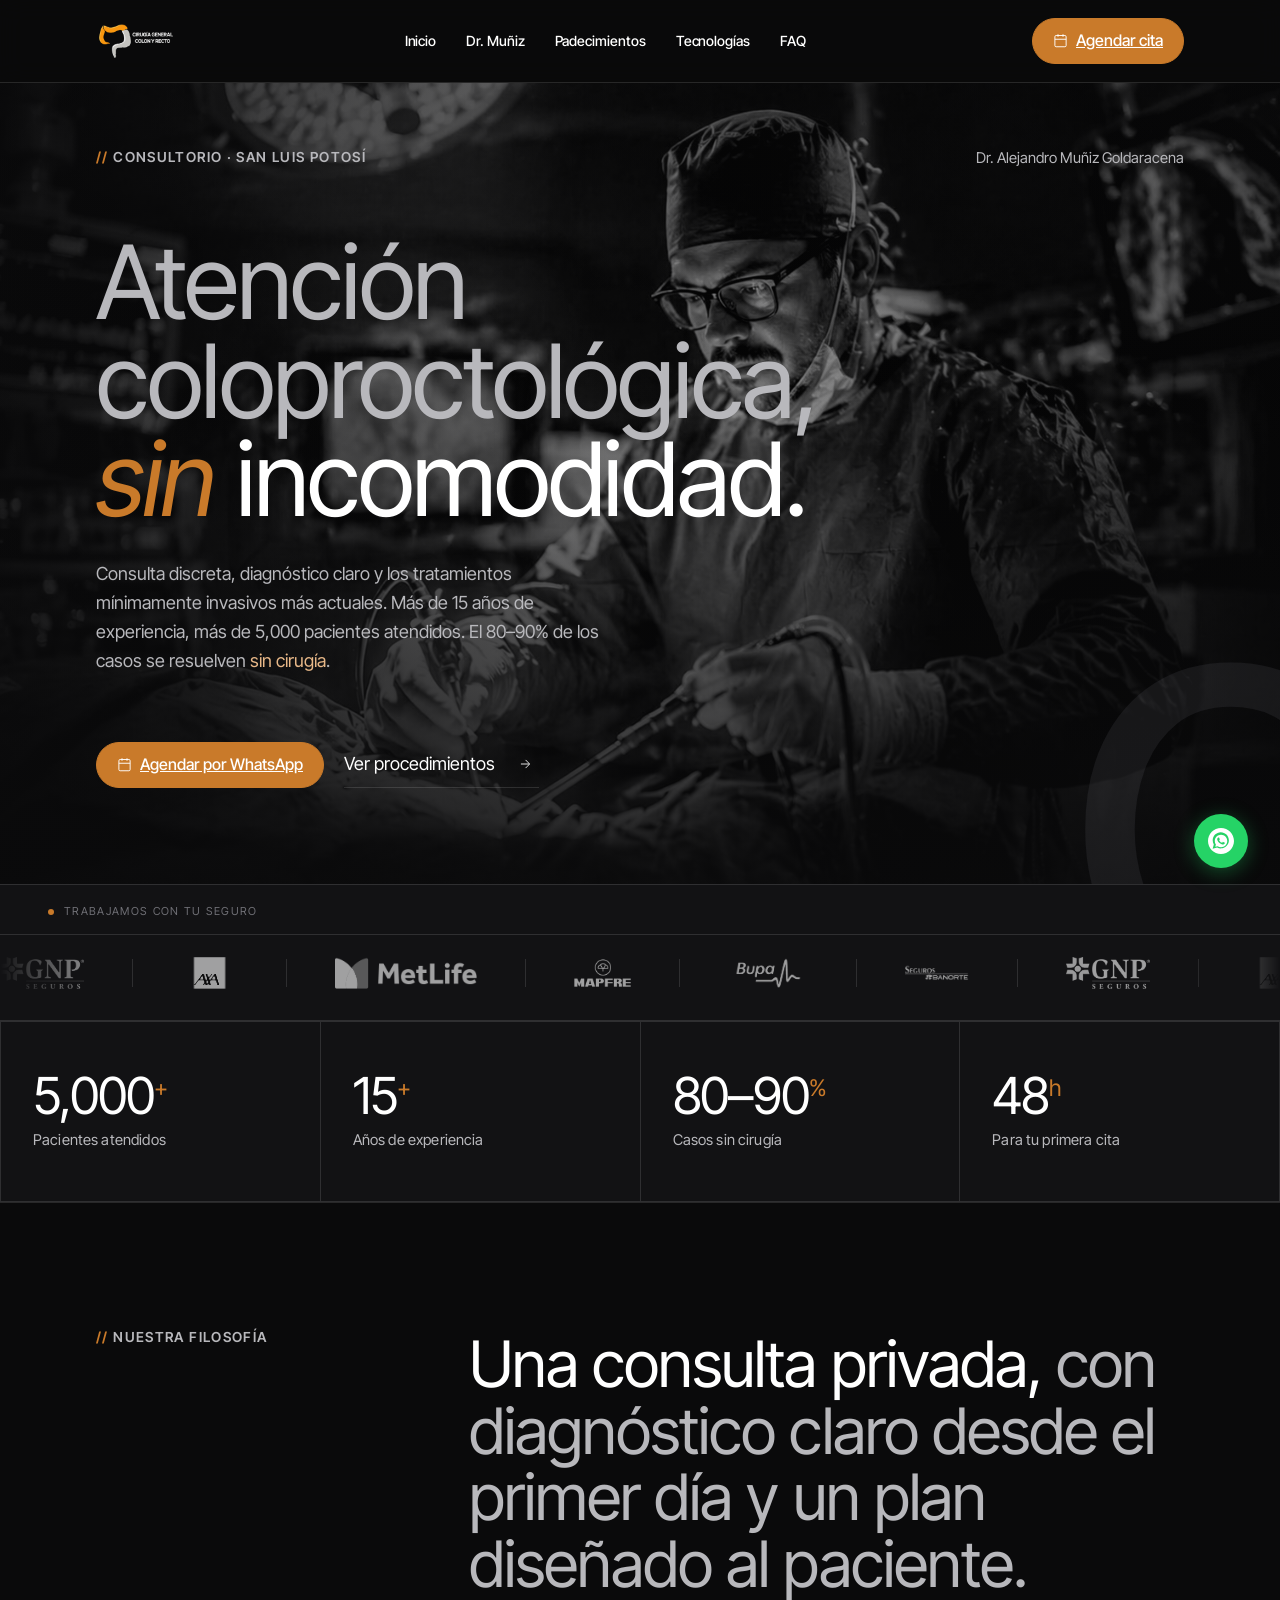
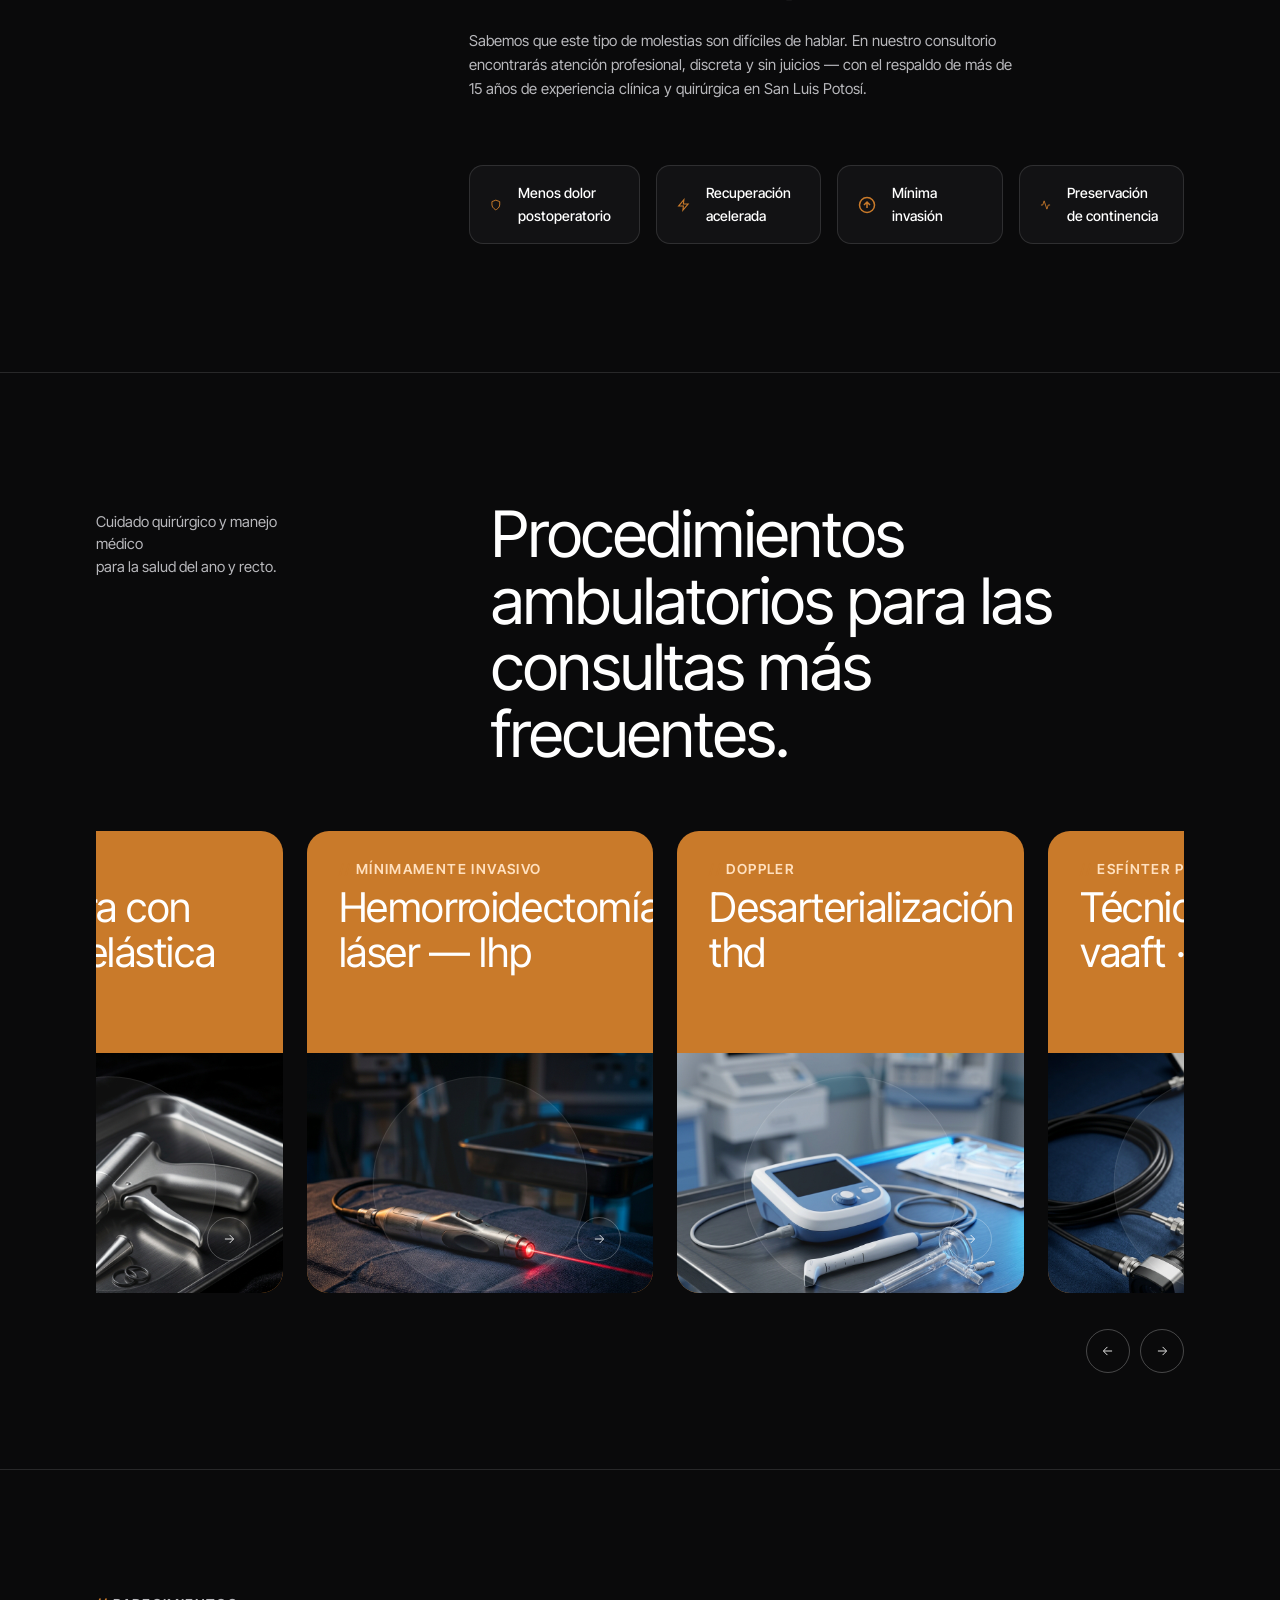
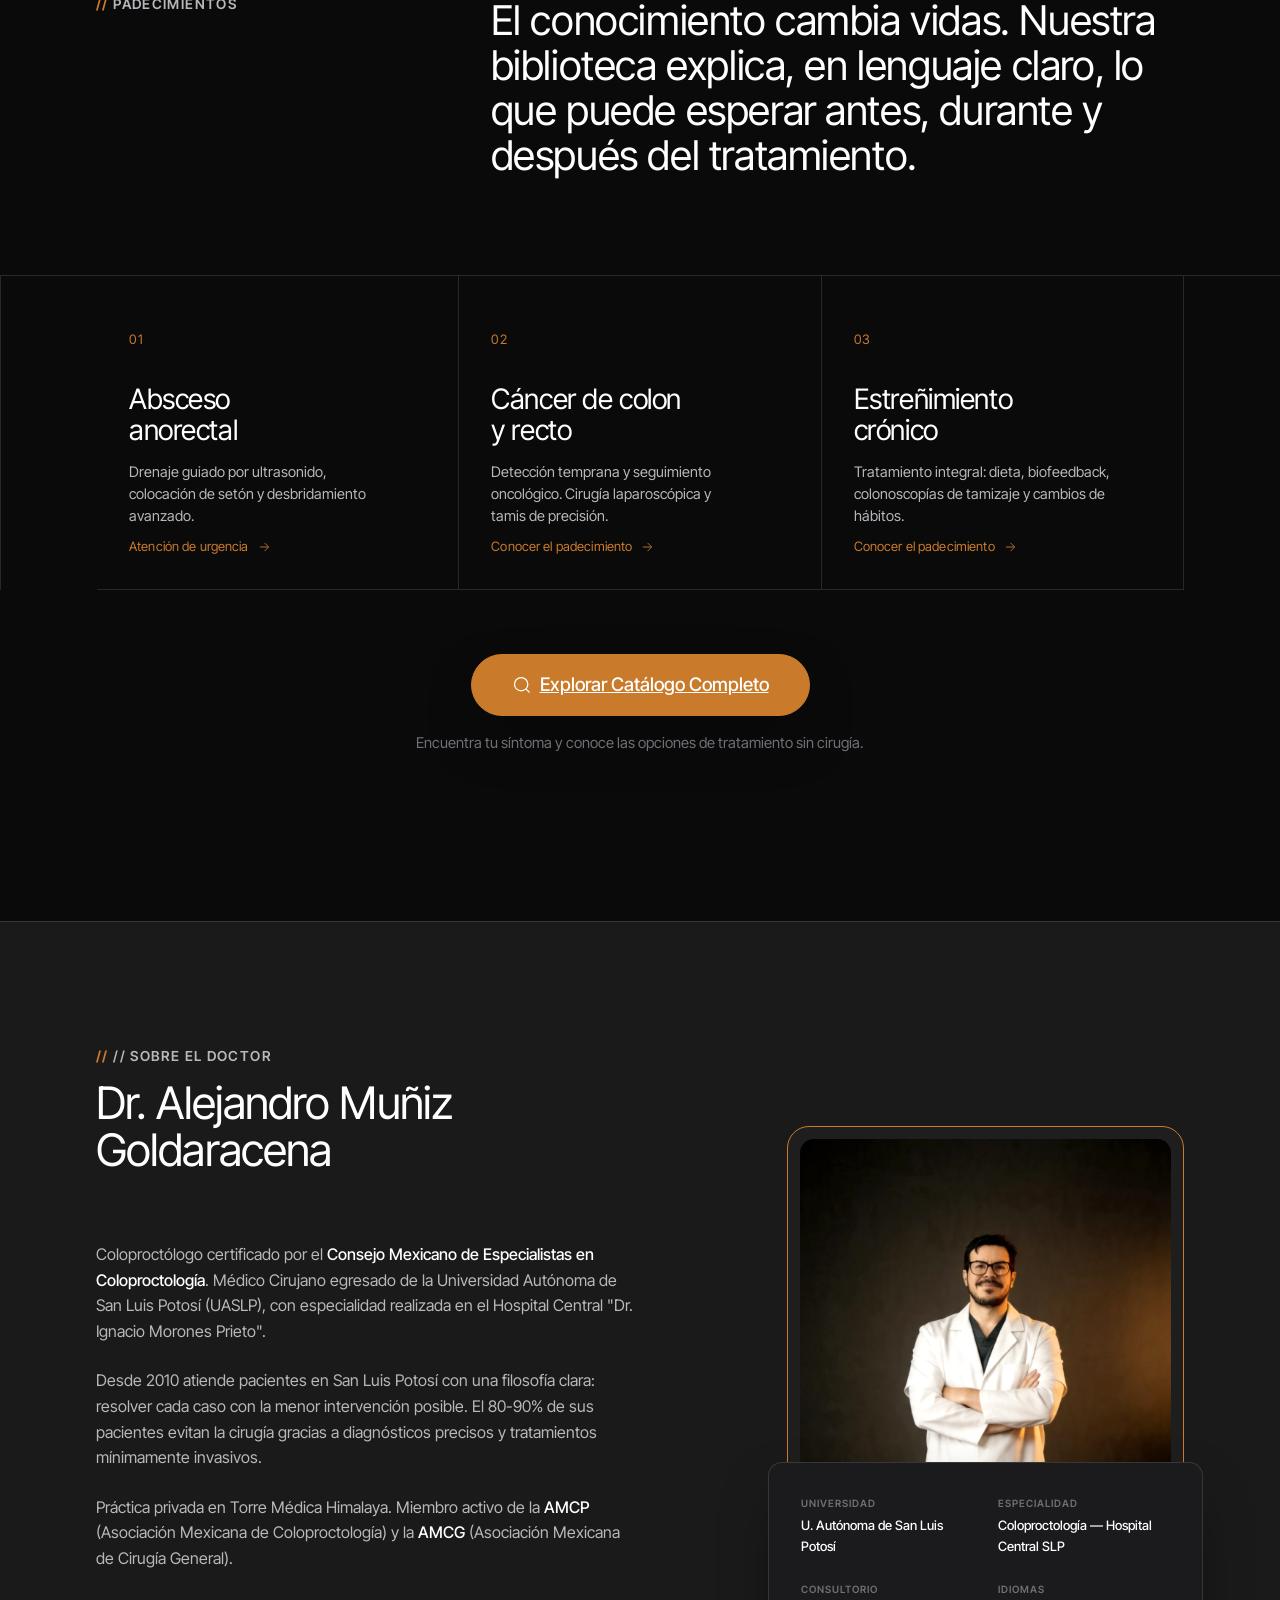
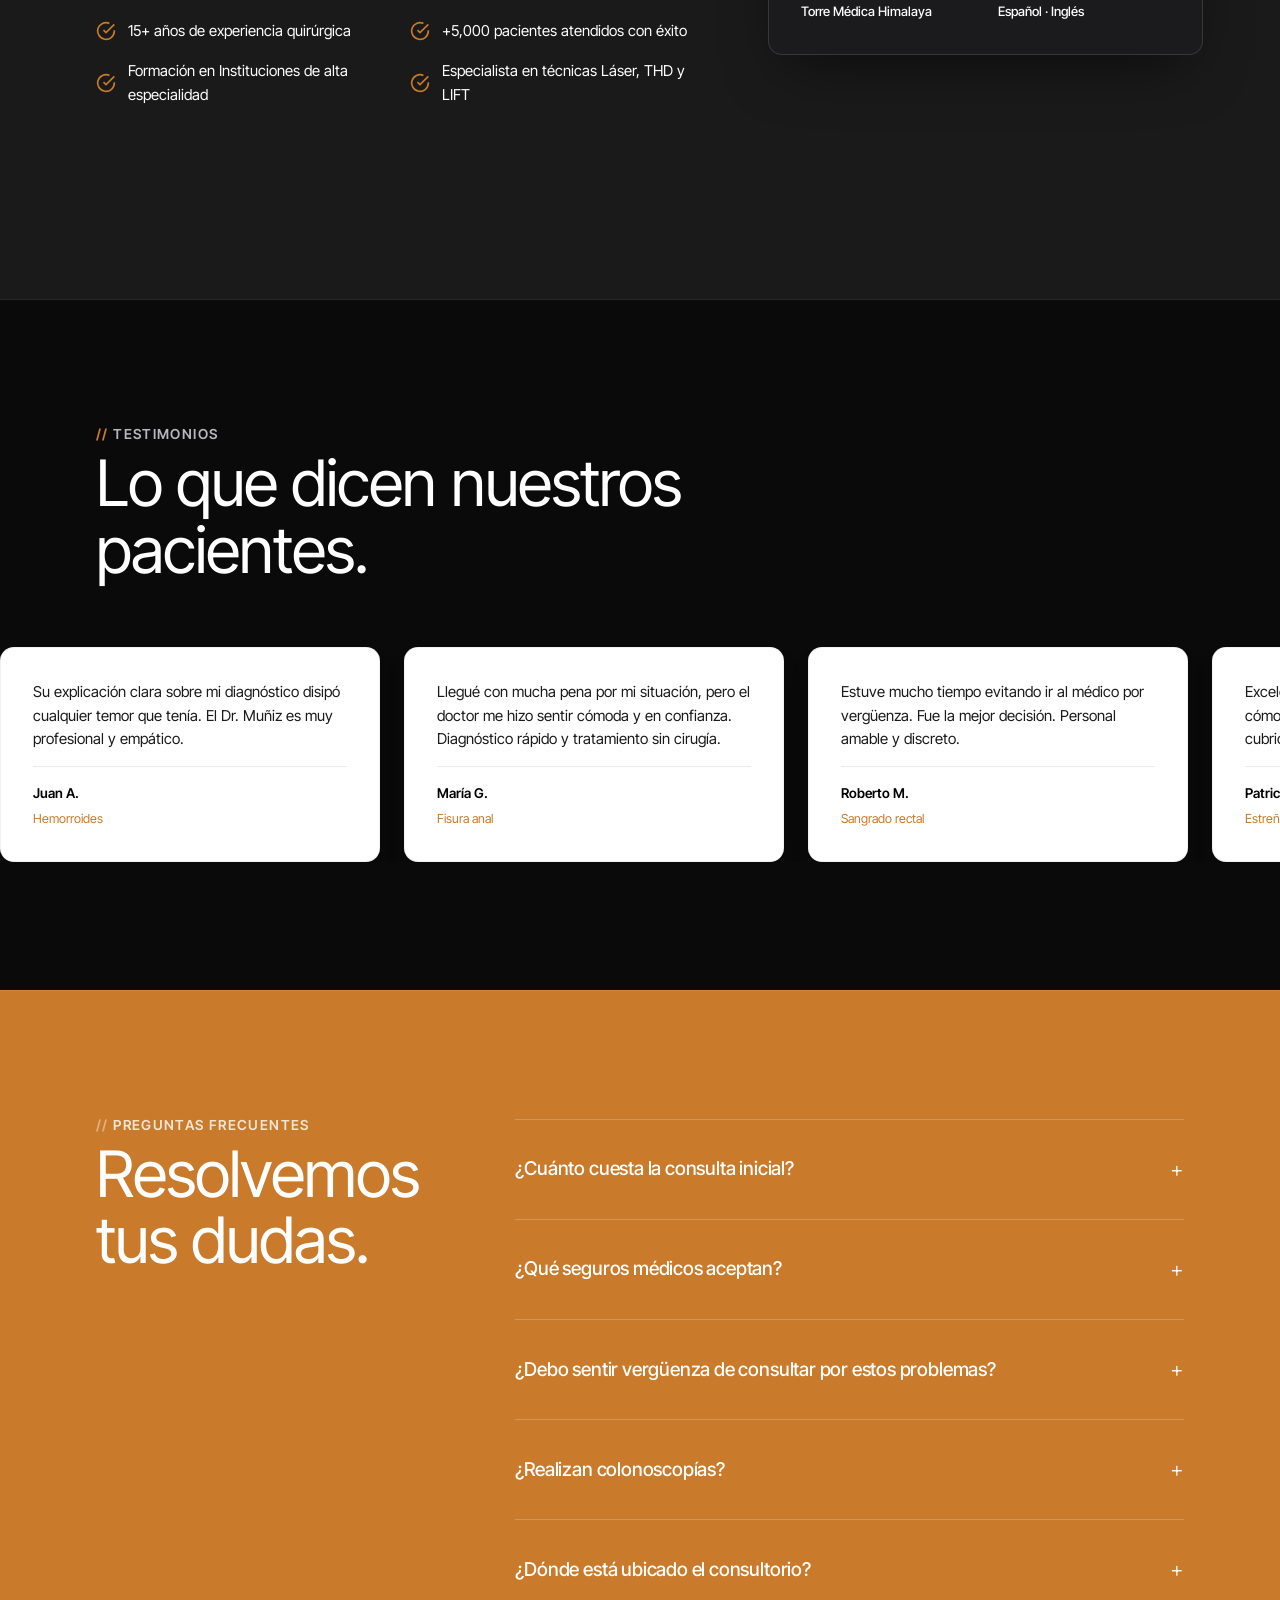
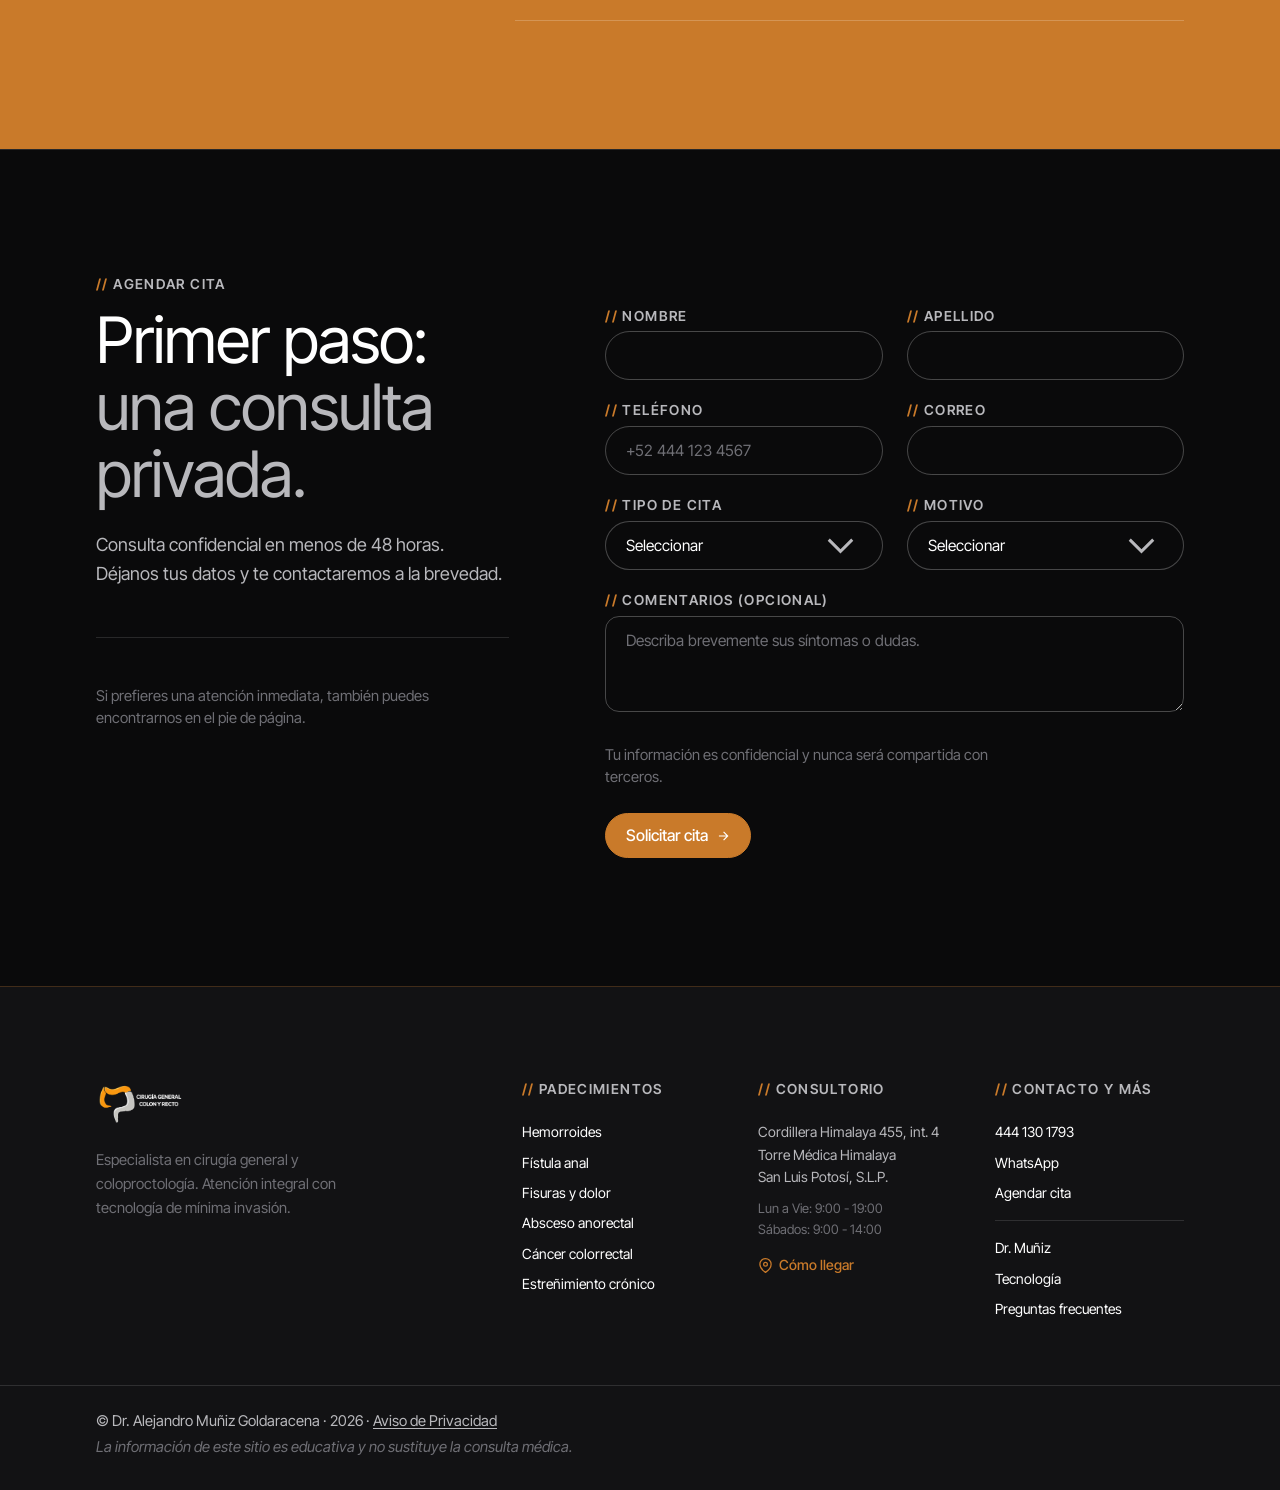
==== commit 93dbc027: "Corrección de logo AXA con mix-blend-mode" ====
--- a/index.html
+++ b/index.html
@@ -701,13 +701,16 @@
       align-items: center;
       flex-shrink: 0;
       opacity: 0.6;
-      filter: brightness(0) invert(1);
+      /* Invertimos color (blanco->negro), aplicamos escala de grises y aumentamos brillo. 
+         Con mix-blend-mode: screen el negro (antiguo fondo blanco) se vuelve invisible! */
+      filter: invert(1) grayscale(1) brightness(2);
+      mix-blend-mode: screen;
       transition: opacity 0.25s, filter 0.25s;
     }
 
     .seguros__logo:hover {
       opacity: 1;
-      filter: brightness(0) invert(1);
+      filter: invert(1) grayscale(1) brightness(2);
     }
 
     .seguros__logo img {
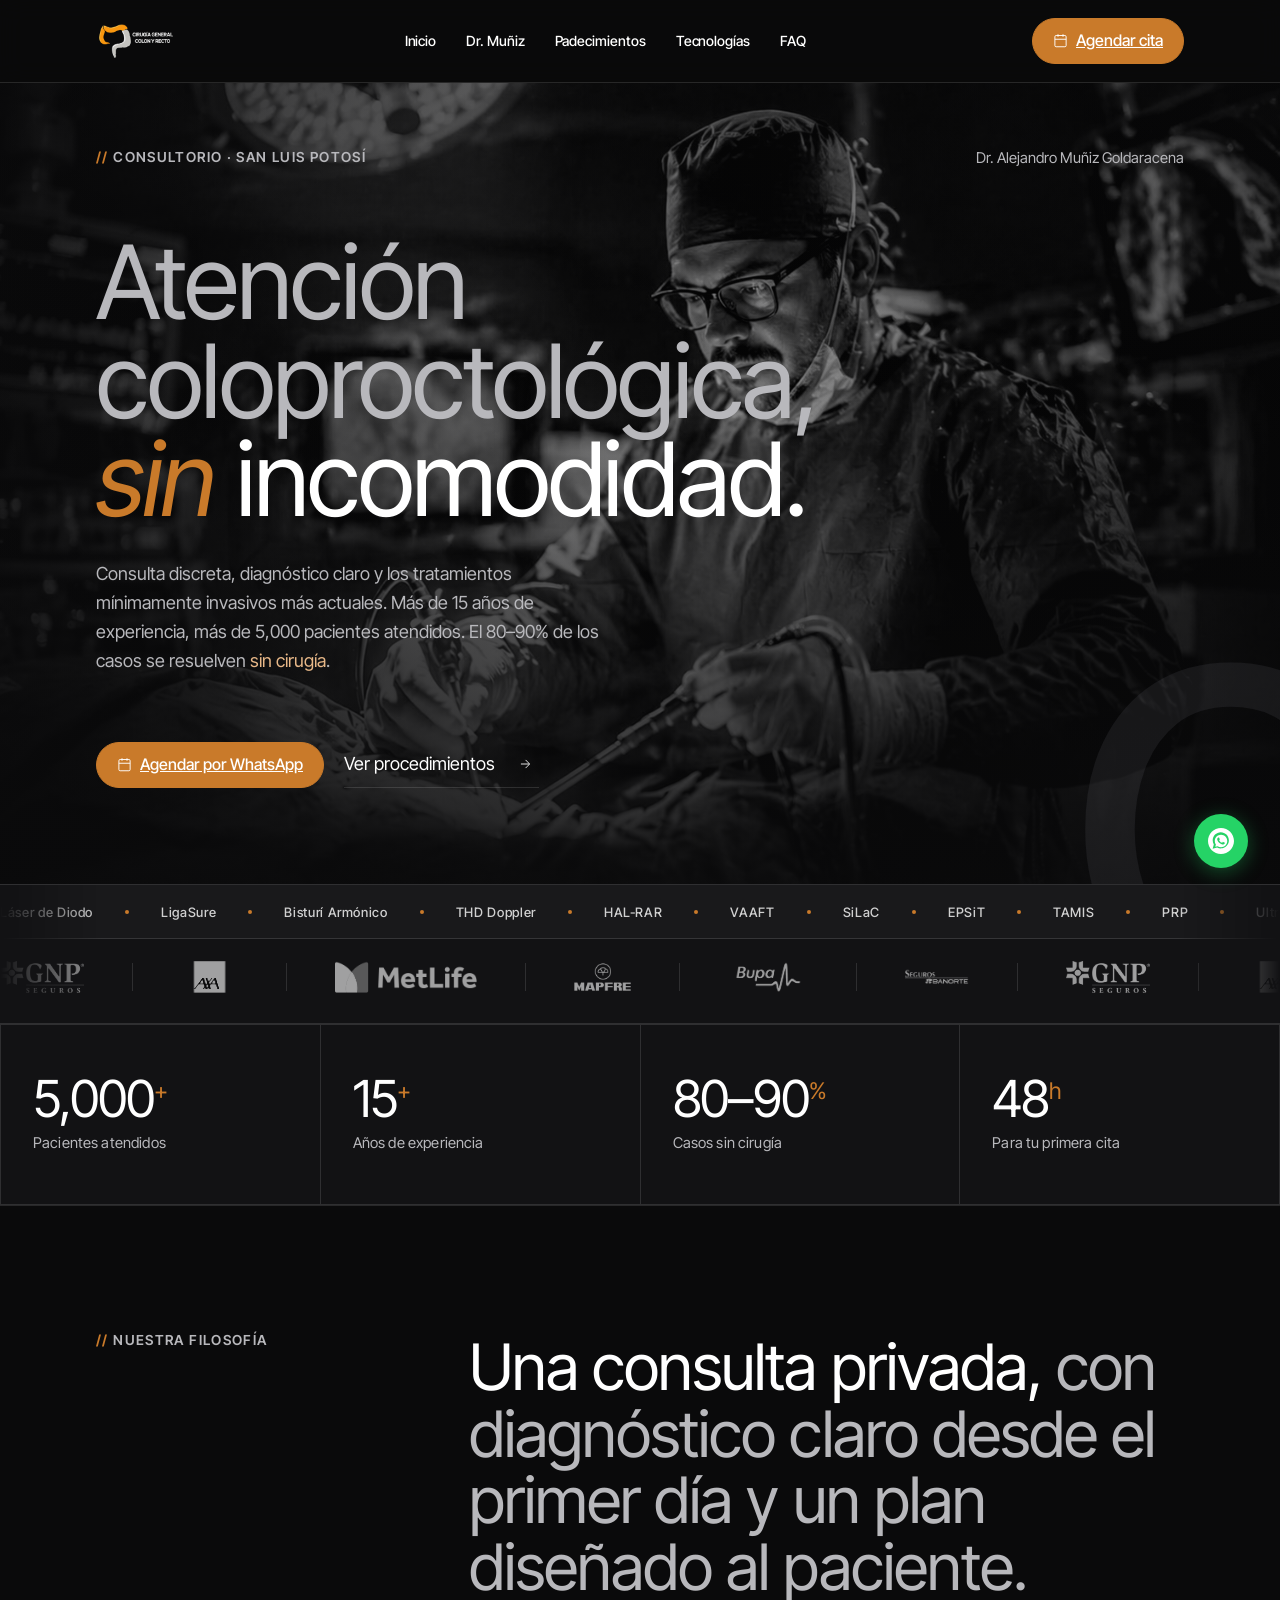
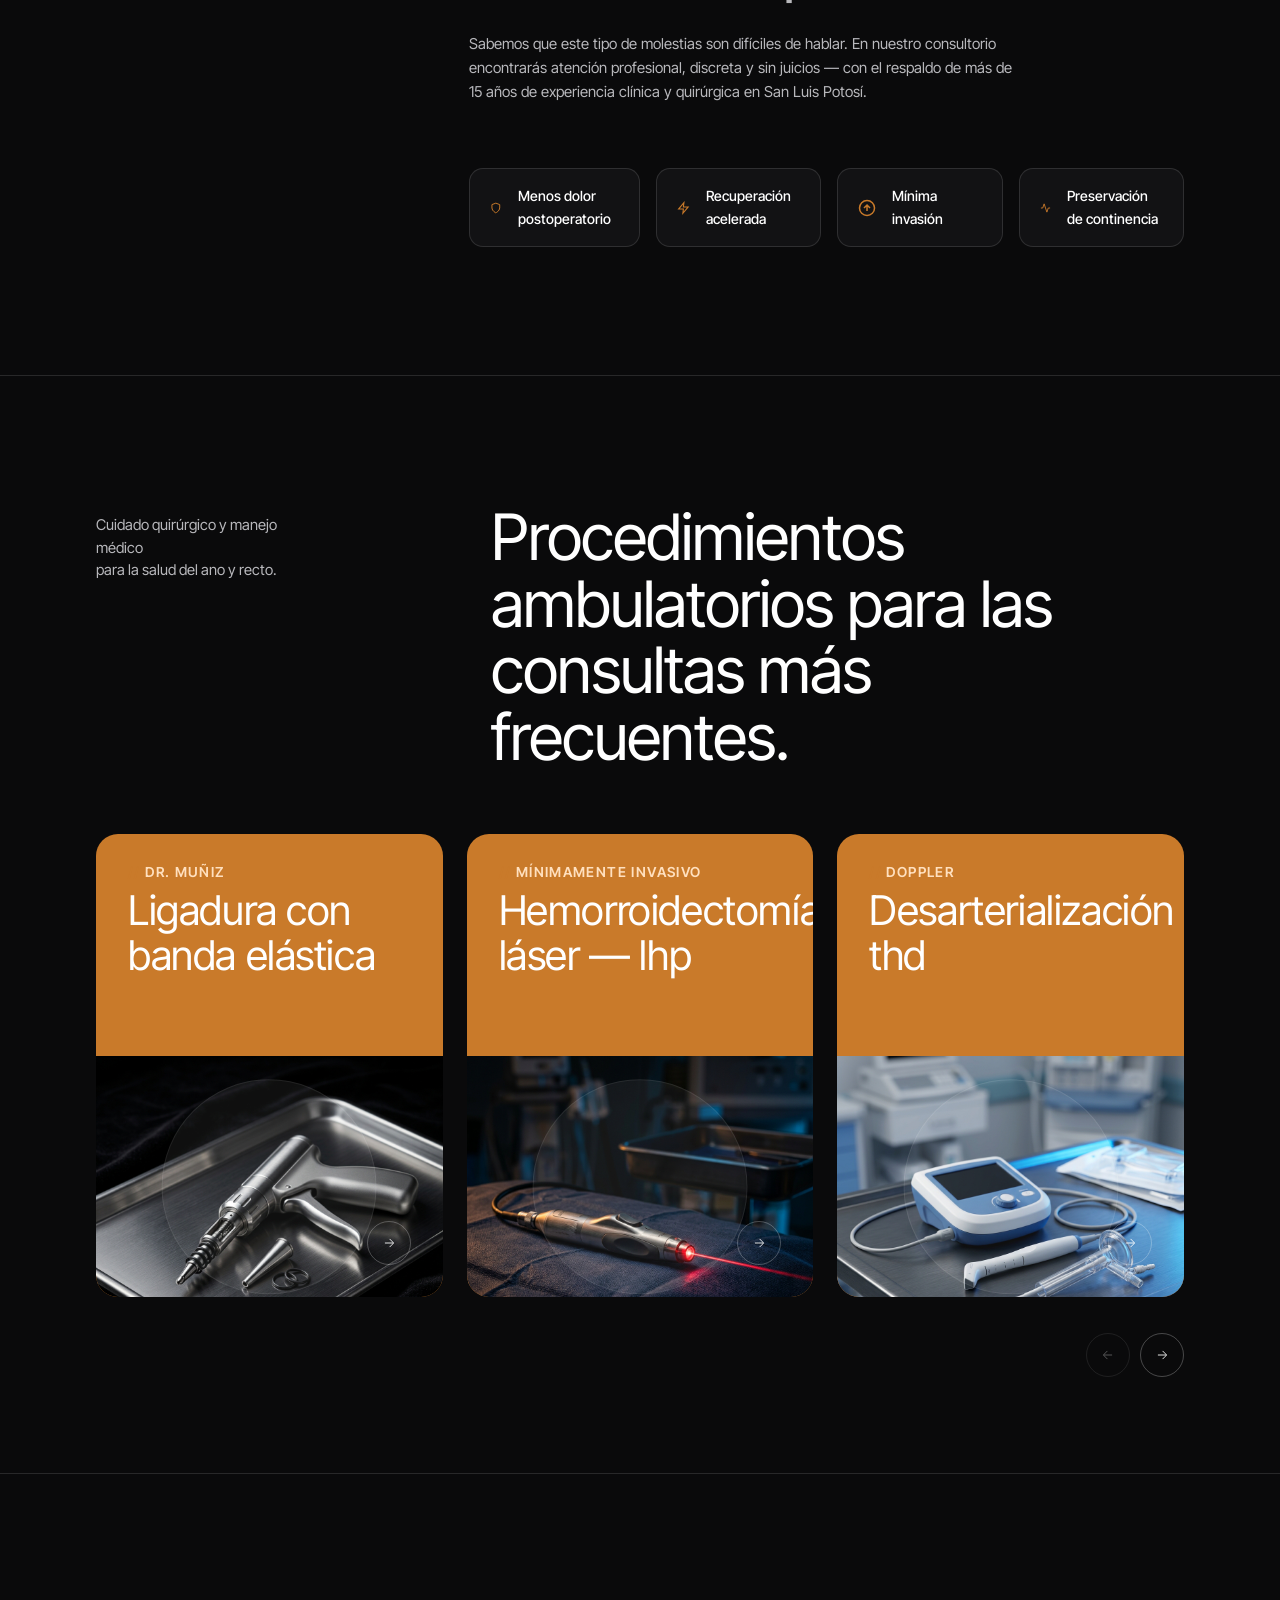
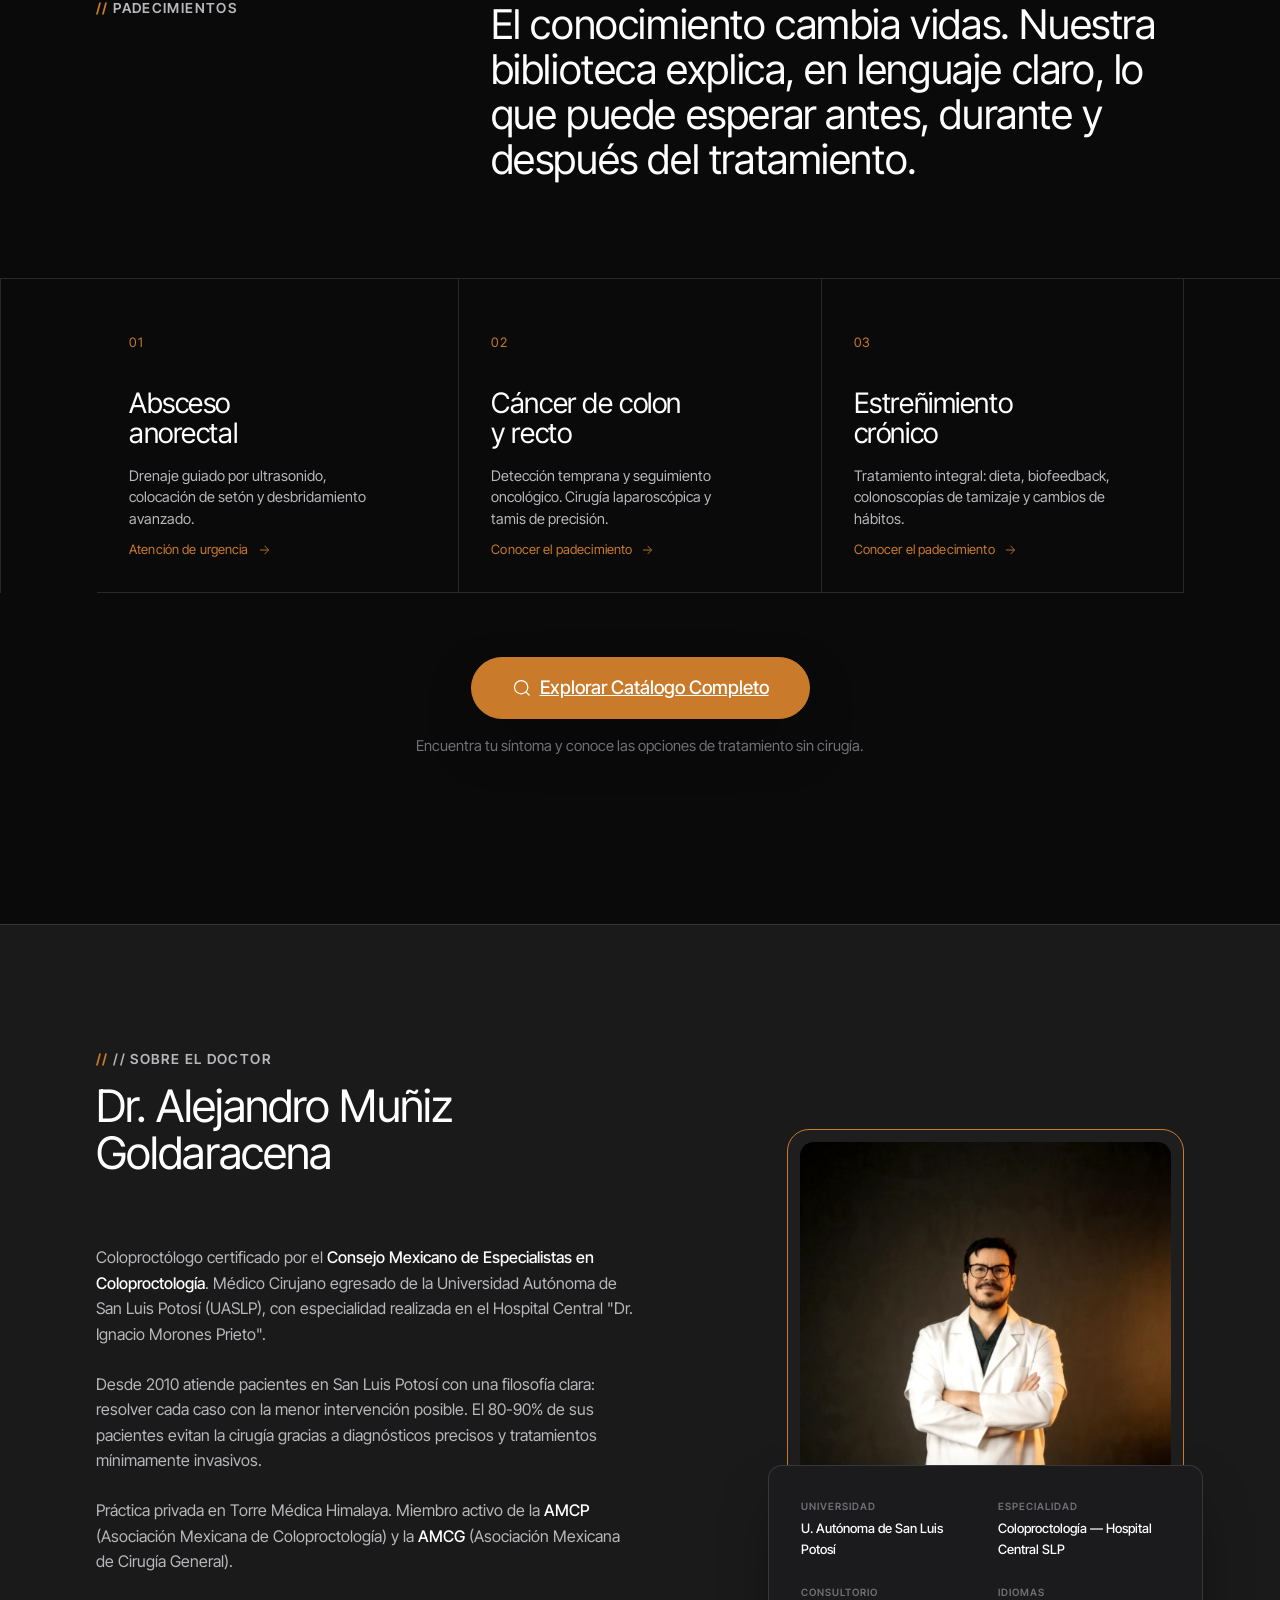
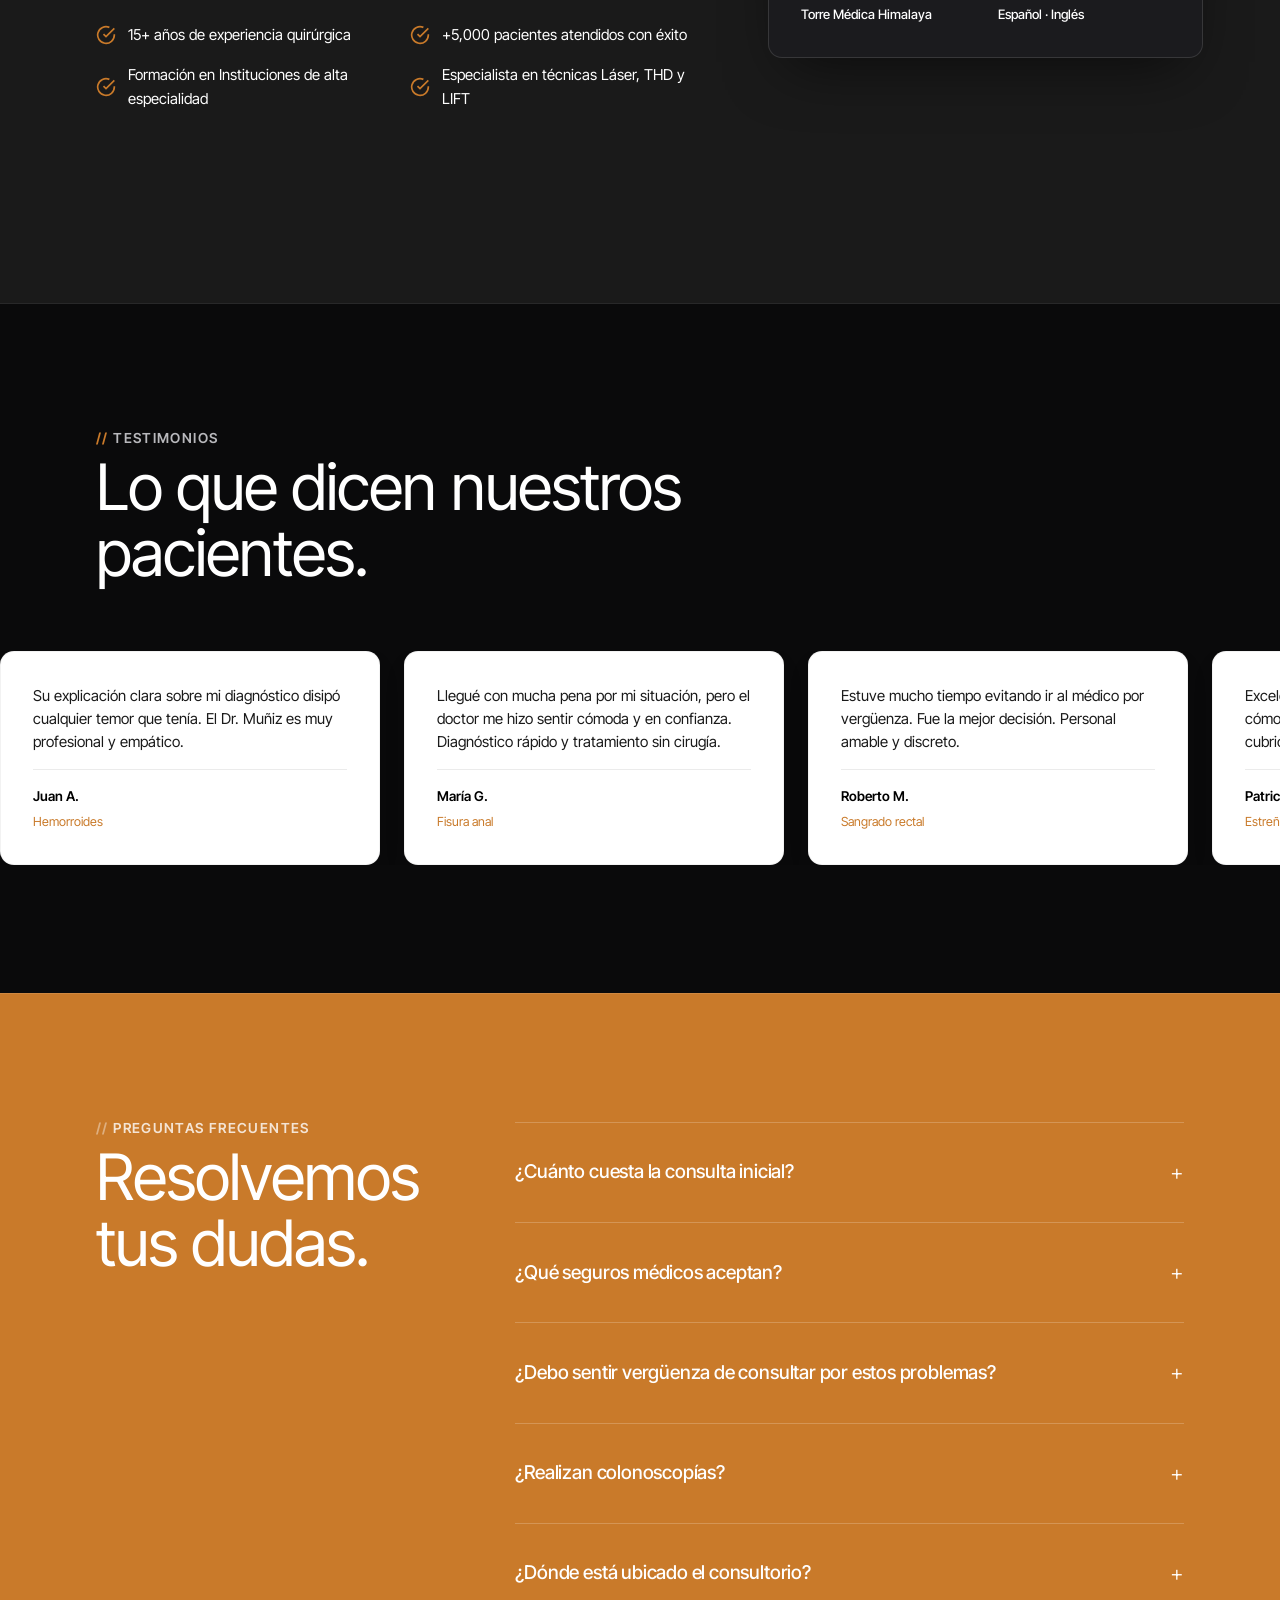
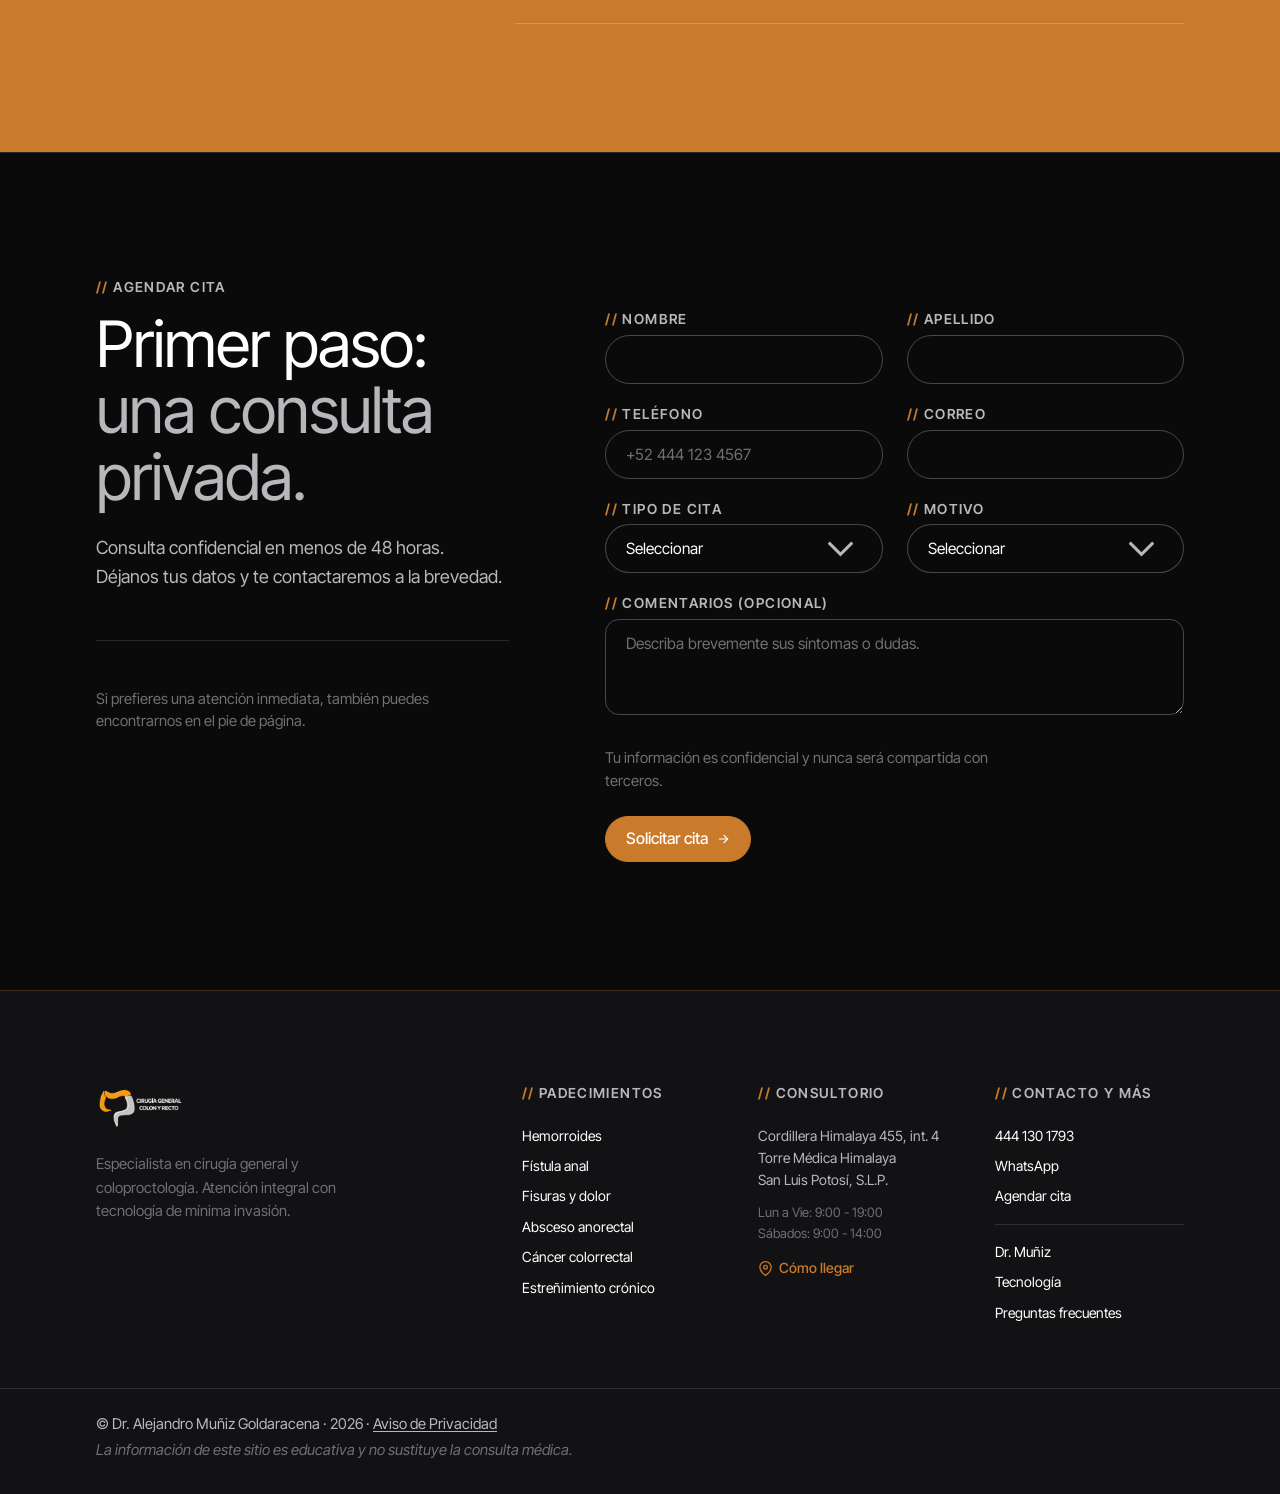
==== commit 7ff64b43: "Fix AXA logo and re-integrate combined technology/insurance ticker" ====
--- a/index.html
+++ b/index.html
@@ -701,16 +701,15 @@
       align-items: center;
       flex-shrink: 0;
       opacity: 0.6;
-      /* Invertimos color (blanco->negro), aplicamos escala de grises y aumentamos brillo. 
-         Con mix-blend-mode: screen el negro (antiguo fondo blanco) se vuelve invisible! */
+      /* Ajuste para que los logos se vean blancos/plateados sobre fondo oscuro */
       filter: invert(1) grayscale(1) brightness(2);
       mix-blend-mode: screen;
-      transition: opacity 0.25s, filter 0.25s;
+      transition: opacity 0.25s, transform 0.25s;
     }
 
     .seguros__logo:hover {
       opacity: 1;
-      filter: invert(1) grayscale(1) brightness(2);
+      transform: scale(1.05);
     }
 
     .seguros__logo img {
@@ -839,10 +838,66 @@
     </section>
 
     <!-- =========================================================
-       ASEGURADORAS
+       TICKER DE TECNOLOGÍA Y SEGUROS
        ========================================================= -->
-    <div class="seguros" aria-label="Aseguradoras aceptadas">
-      <div class="seguros__head">Trabajamos con tu seguro</div>
+    <div class="seguros" aria-label="Tecnologías y Aseguradoras">
+      <!-- Ticker de Tecnologías (Texto) -->
+      <div class="seguros__track-wrap" style="padding: 12px 0; border-bottom: 1px solid var(--line); background: rgba(255,255,255,0.03);">
+        <div class="seguros__track" style="animation-duration: 40s; gap: 32px;">
+          <span class="seguros__logo-text" style="font-size: 13px; opacity: 0.8; letter-spacing: 0.05em;">Láser de Diodo</span>
+          <div class="seguros__divider" style="height: 4px; width: 4px; border-radius: 50%; background: var(--accent);"></div>
+          <span class="seguros__logo-text" style="font-size: 13px; opacity: 0.8; letter-spacing: 0.05em;">LigaSure</span>
+          <div class="seguros__divider" style="height: 4px; width: 4px; border-radius: 50%; background: var(--accent);"></div>
+          <span class="seguros__logo-text" style="font-size: 13px; opacity: 0.8; letter-spacing: 0.05em;">Bisturí Armónico</span>
+          <div class="seguros__divider" style="height: 4px; width: 4px; border-radius: 50%; background: var(--accent);"></div>
+          <span class="seguros__logo-text" style="font-size: 13px; opacity: 0.8; letter-spacing: 0.05em;">THD Doppler</span>
+          <div class="seguros__divider" style="height: 4px; width: 4px; border-radius: 50%; background: var(--accent);"></div>
+          <span class="seguros__logo-text" style="font-size: 13px; opacity: 0.8; letter-spacing: 0.05em;">HAL-RAR</span>
+          <div class="seguros__divider" style="height: 4px; width: 4px; border-radius: 50%; background: var(--accent);"></div>
+          <span class="seguros__logo-text" style="font-size: 13px; opacity: 0.8; letter-spacing: 0.05em;">VAAFT</span>
+          <div class="seguros__divider" style="height: 4px; width: 4px; border-radius: 50%; background: var(--accent);"></div>
+          <span class="seguros__logo-text" style="font-size: 13px; opacity: 0.8; letter-spacing: 0.05em;">SiLaC</span>
+          <div class="seguros__divider" style="height: 4px; width: 4px; border-radius: 50%; background: var(--accent);"></div>
+          <span class="seguros__logo-text" style="font-size: 13px; opacity: 0.8; letter-spacing: 0.05em;">EPSiT</span>
+          <div class="seguros__divider" style="height: 4px; width: 4px; border-radius: 50%; background: var(--accent);"></div>
+          <span class="seguros__logo-text" style="font-size: 13px; opacity: 0.8; letter-spacing: 0.05em;">TAMIS</span>
+          <div class="seguros__divider" style="height: 4px; width: 4px; border-radius: 50%; background: var(--accent);"></div>
+          <span class="seguros__logo-text" style="font-size: 13px; opacity: 0.8; letter-spacing: 0.05em;">PRP</span>
+          <div class="seguros__divider" style="height: 4px; width: 4px; border-radius: 50%; background: var(--accent);"></div>
+          <span class="seguros__logo-text" style="font-size: 13px; opacity: 0.8; letter-spacing: 0.05em;">Ultrasonido Endoanal</span>
+          <div class="seguros__divider" style="height: 4px; width: 4px; border-radius: 50%; background: var(--accent);"></div>
+          <span class="seguros__logo-text" style="font-size: 13px; opacity: 0.8; letter-spacing: 0.05em;">Anoscopía de Alta Resolución</span>
+          <div class="seguros__divider" style="height: 4px; width: 4px; border-radius: 50%; background: var(--accent);"></div>
+          
+          <!-- Duplicado para loop -->
+          <span class="seguros__logo-text" style="font-size: 13px; opacity: 0.8; letter-spacing: 0.05em;">Láser de Diodo</span>
+          <div class="seguros__divider" style="height: 4px; width: 4px; border-radius: 50%; background: var(--accent);"></div>
+          <span class="seguros__logo-text" style="font-size: 13px; opacity: 0.8; letter-spacing: 0.05em;">LigaSure</span>
+          <div class="seguros__divider" style="height: 4px; width: 4px; border-radius: 50%; background: var(--accent);"></div>
+          <span class="seguros__logo-text" style="font-size: 13px; opacity: 0.8; letter-spacing: 0.05em;">Bisturí Armónico</span>
+          <div class="seguros__divider" style="height: 4px; width: 4px; border-radius: 50%; background: var(--accent);"></div>
+          <span class="seguros__logo-text" style="font-size: 13px; opacity: 0.8; letter-spacing: 0.05em;">THD Doppler</span>
+          <div class="seguros__divider" style="height: 4px; width: 4px; border-radius: 50%; background: var(--accent);"></div>
+          <span class="seguros__logo-text" style="font-size: 13px; opacity: 0.8; letter-spacing: 0.05em;">HAL-RAR</span>
+          <div class="seguros__divider" style="height: 4px; width: 4px; border-radius: 50%; background: var(--accent);"></div>
+          <span class="seguros__logo-text" style="font-size: 13px; opacity: 0.8; letter-spacing: 0.05em;">VAAFT</span>
+          <div class="seguros__divider" style="height: 4px; width: 4px; border-radius: 50%; background: var(--accent);"></div>
+          <span class="seguros__logo-text" style="font-size: 13px; opacity: 0.8; letter-spacing: 0.05em;">SiLaC</span>
+          <div class="seguros__divider" style="height: 4px; width: 4px; border-radius: 50%; background: var(--accent);"></div>
+          <span class="seguros__logo-text" style="font-size: 13px; opacity: 0.8; letter-spacing: 0.05em;">EPSiT</span>
+          <div class="seguros__divider" style="height: 4px; width: 4px; border-radius: 50%; background: var(--accent);"></div>
+          <span class="seguros__logo-text" style="font-size: 13px; opacity: 0.8; letter-spacing: 0.05em;">TAMIS</span>
+          <div class="seguros__divider" style="height: 4px; width: 4px; border-radius: 50%; background: var(--accent);"></div>
+          <span class="seguros__logo-text" style="font-size: 13px; opacity: 0.8; letter-spacing: 0.05em;">PRP</span>
+          <div class="seguros__divider" style="height: 4px; width: 4px; border-radius: 50%; background: var(--accent);"></div>
+          <span class="seguros__logo-text" style="font-size: 13px; opacity: 0.8; letter-spacing: 0.05em;">Ultrasonido Endoanal</span>
+          <div class="seguros__divider" style="height: 4px; width: 4px; border-radius: 50%; background: var(--accent);"></div>
+          <span class="seguros__logo-text" style="font-size: 13px; opacity: 0.8; letter-spacing: 0.05em;">Anoscopía de Alta Resolución</span>
+          <div class="seguros__divider" style="height: 4px; width: 4px; border-radius: 50%; background: var(--accent);"></div>
+        </div>
+      </div>
+
+      <!-- Ticker de Seguros (Logos) -->
       <div class="seguros__track-wrap">
         <div class="seguros__track">
           <!-- Set 1 -->
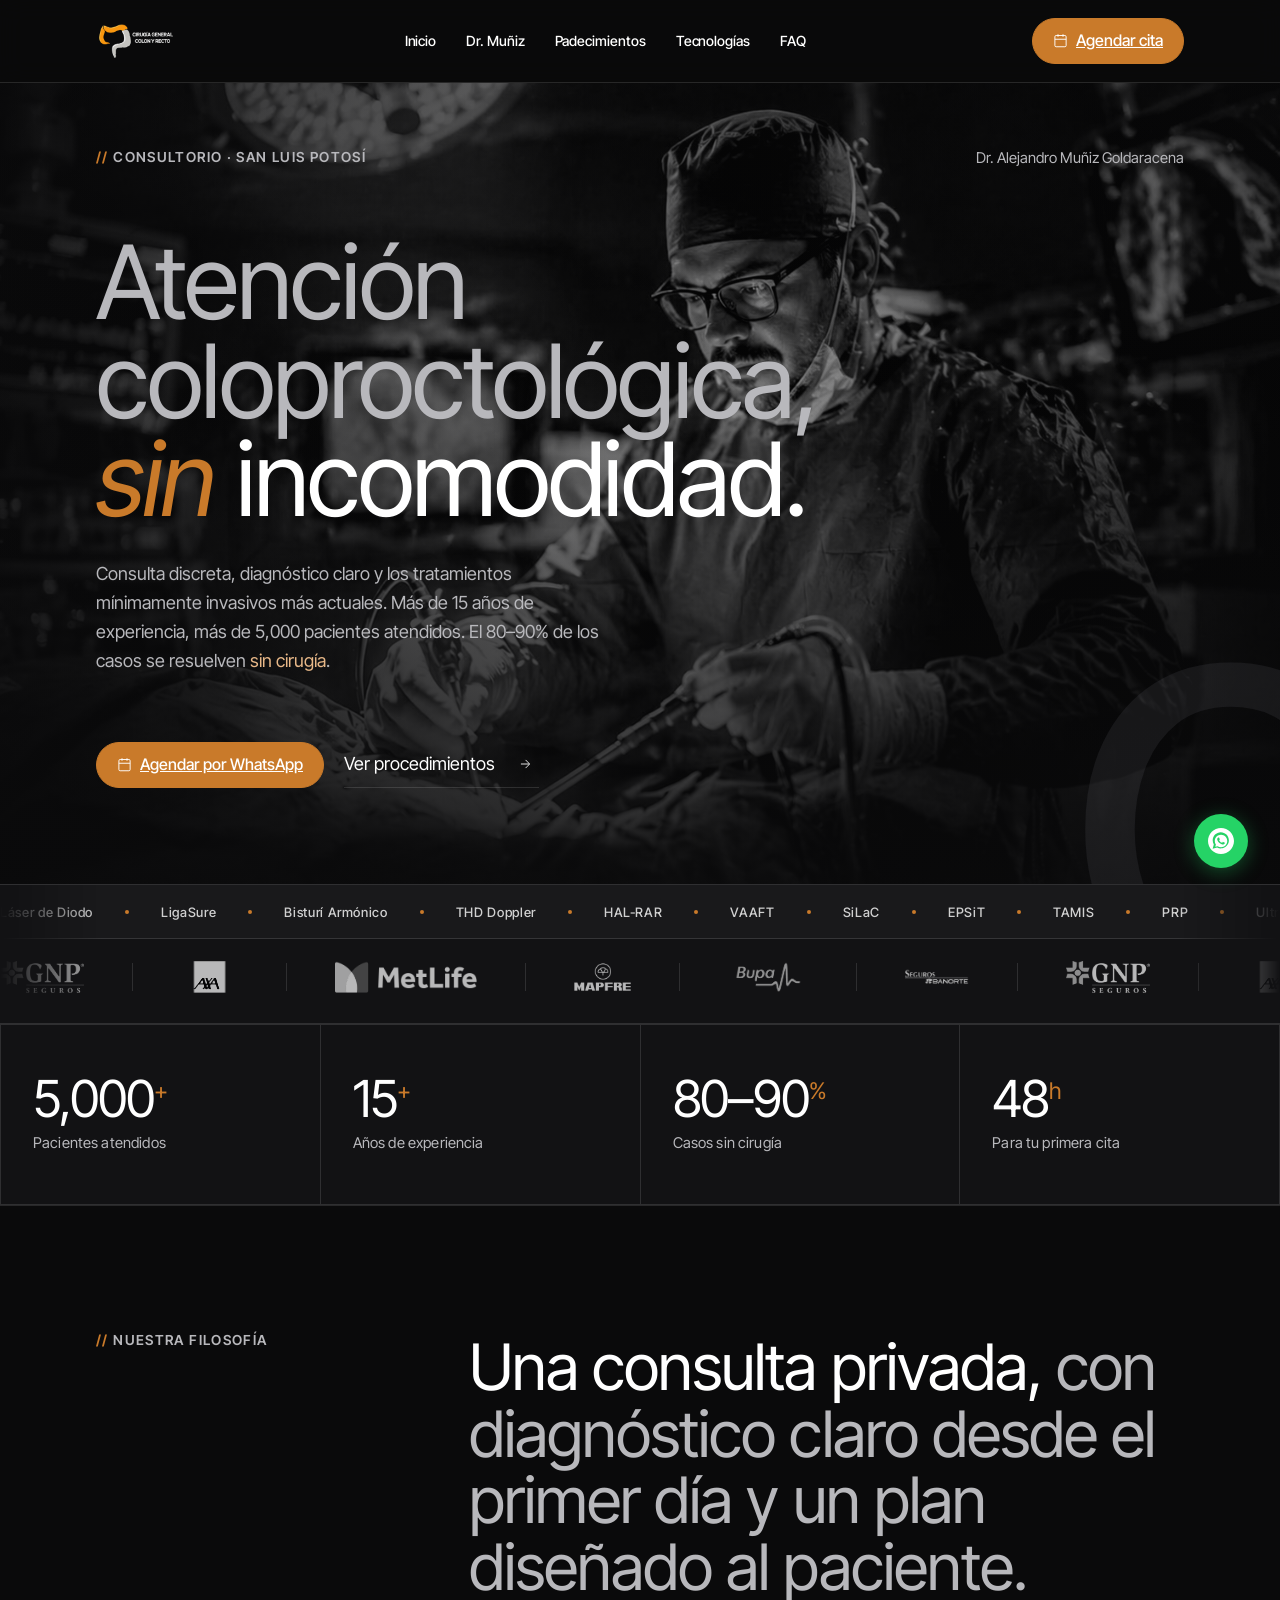
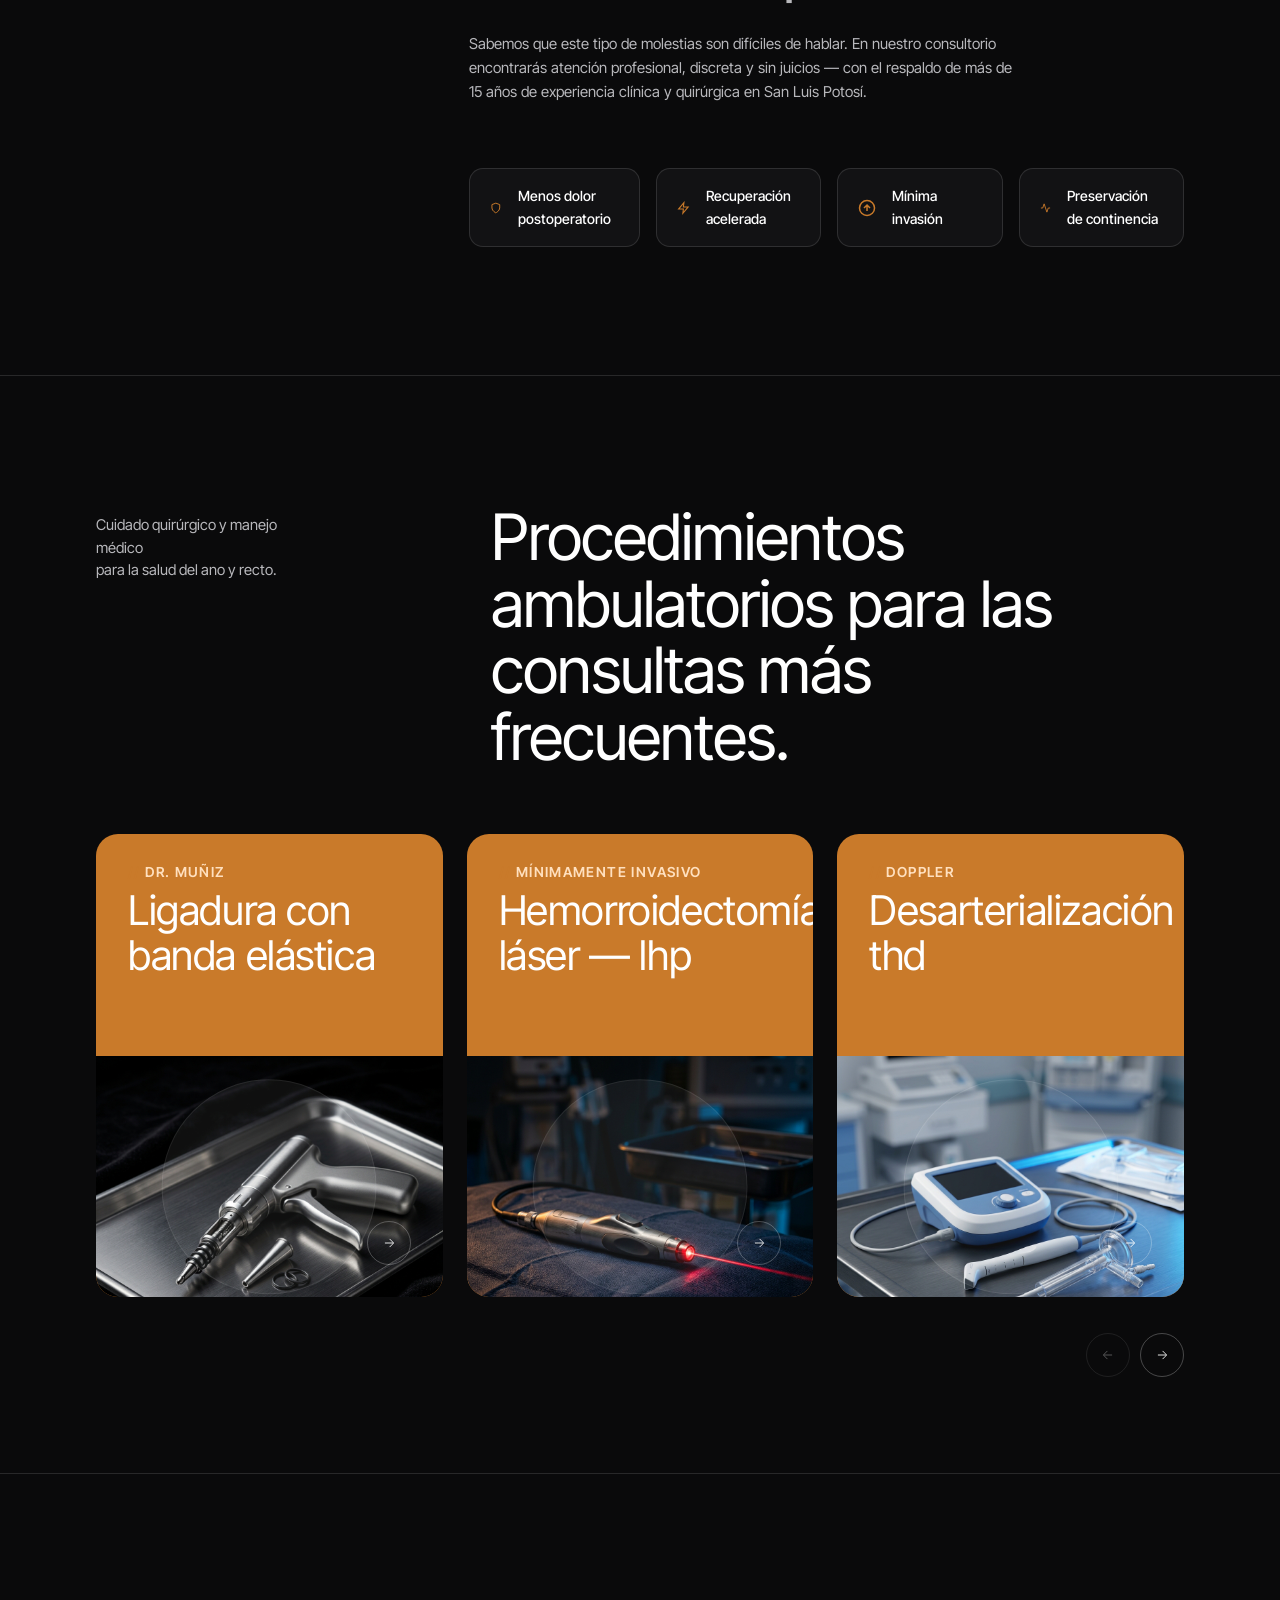
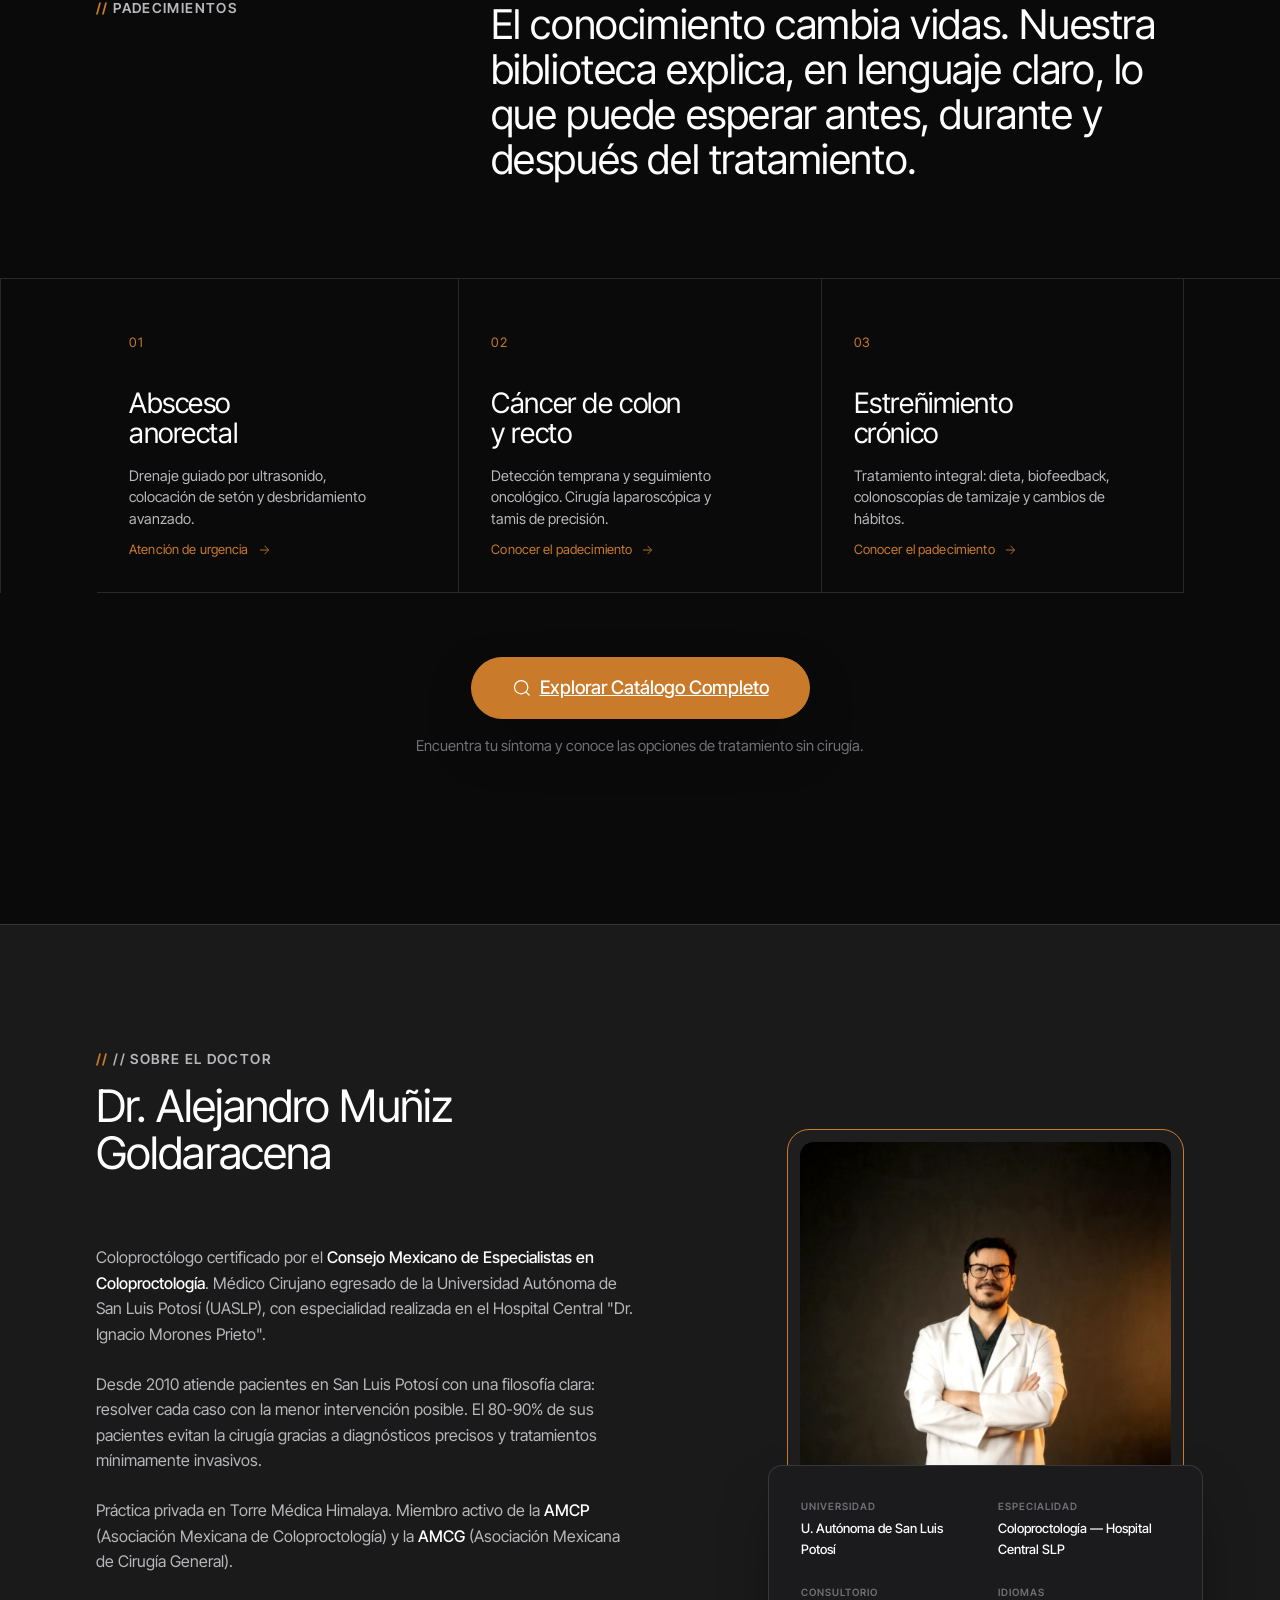
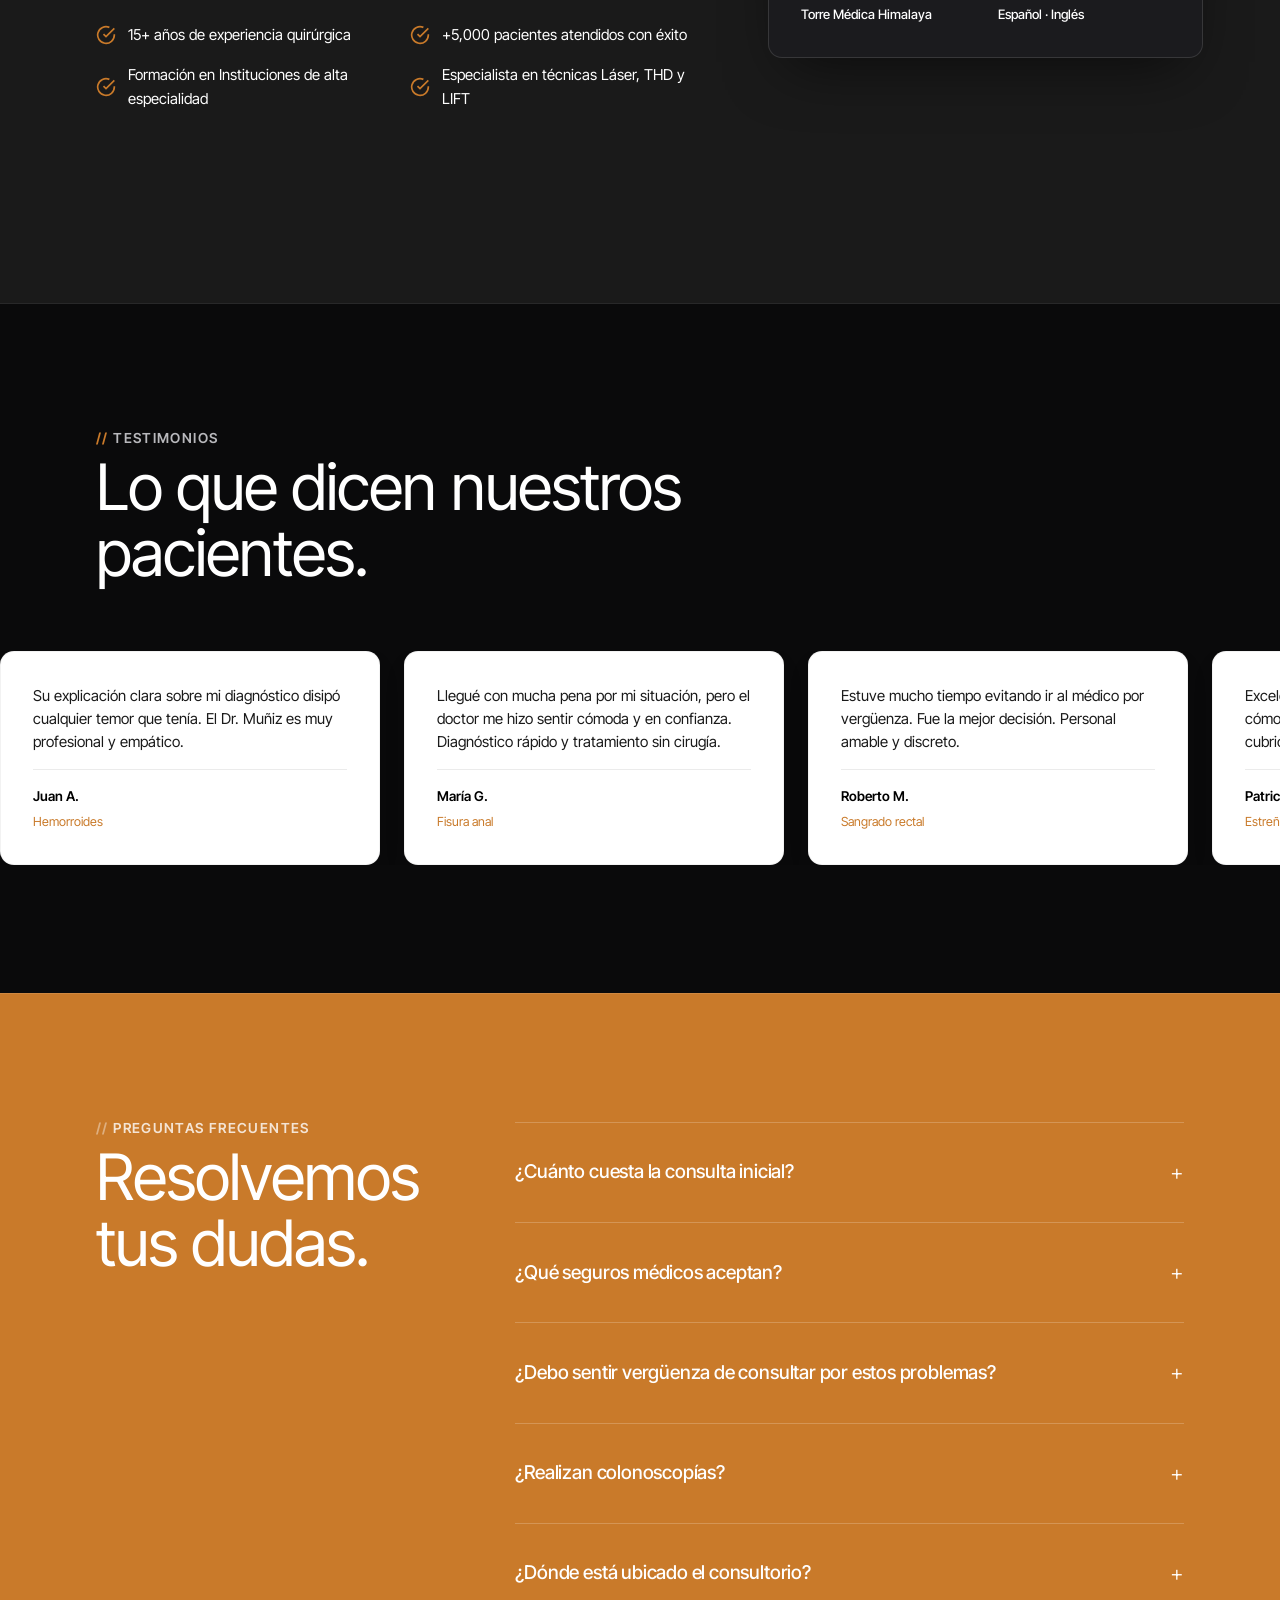
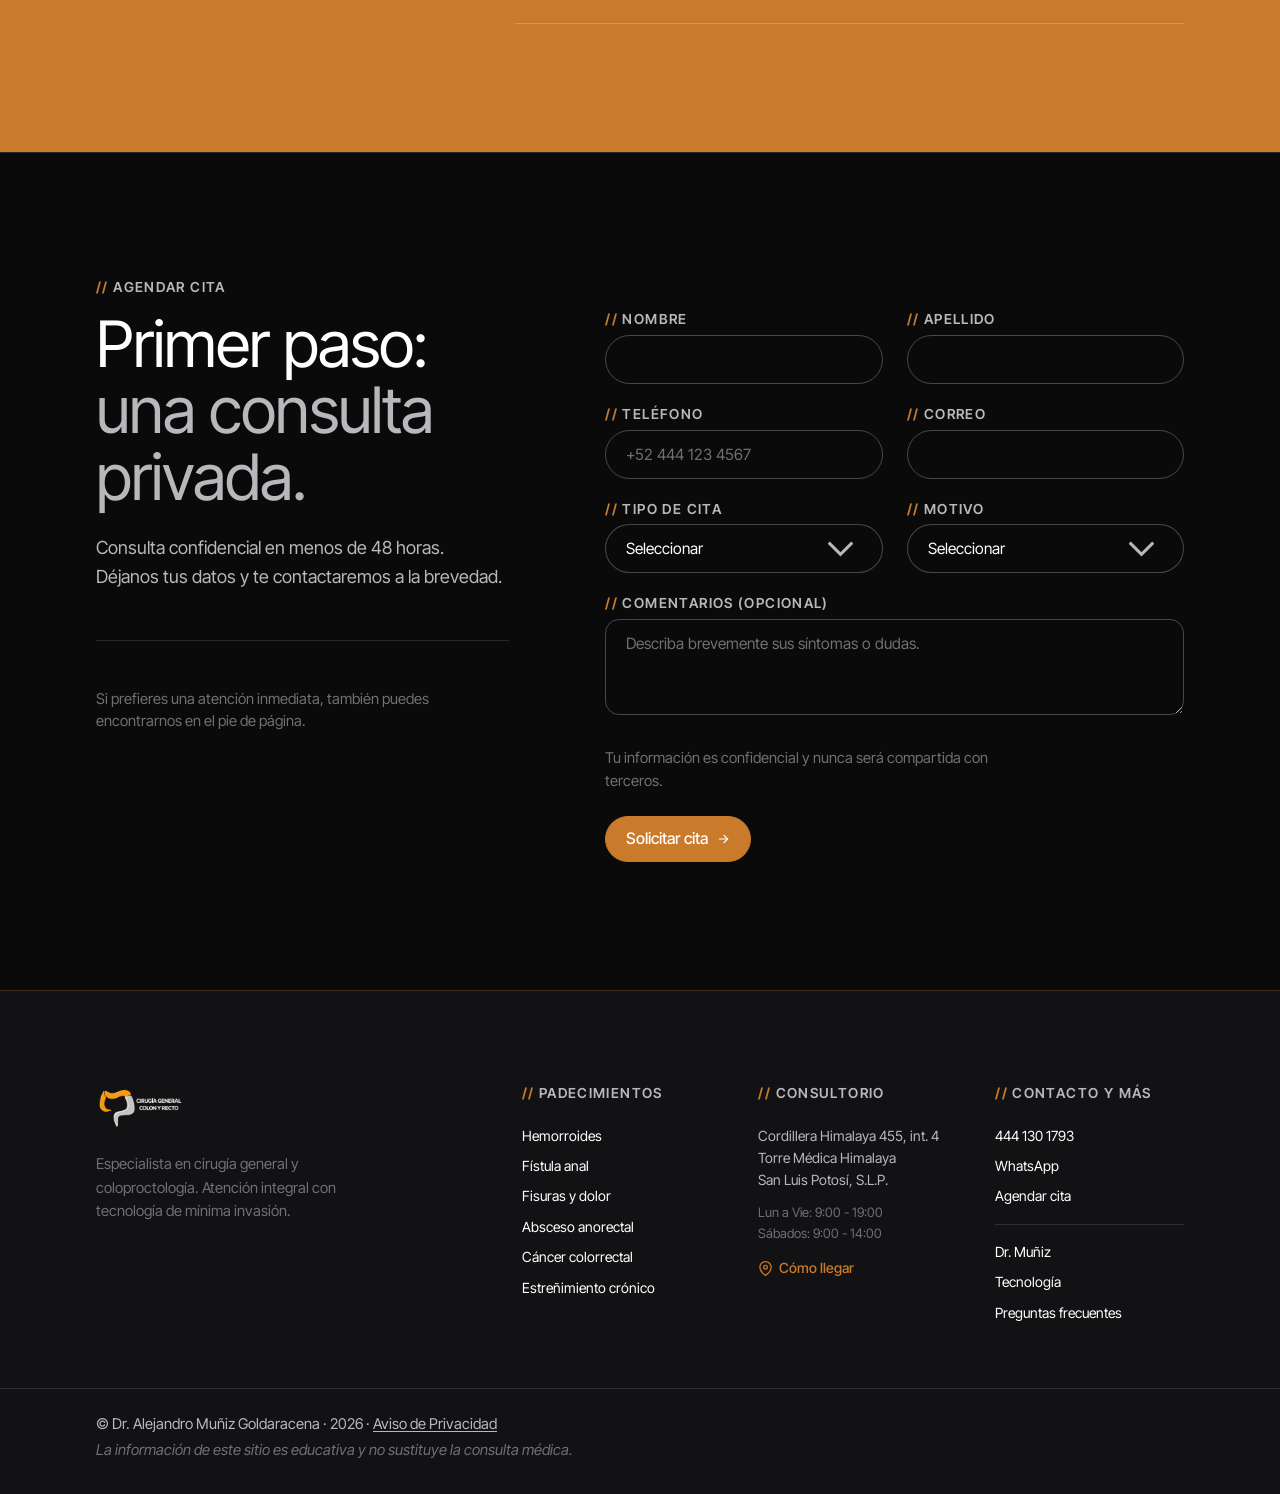
==== commit 0a481d8a: "Fix insurance logo paths in fusionado and optimize filters" ====
--- a/index.html
+++ b/index.html
@@ -700,9 +700,9 @@
       display: flex;
       align-items: center;
       flex-shrink: 0;
-      opacity: 0.6;
-      /* Ajuste para que los logos se vean blancos/plateados sobre fondo oscuro */
-      filter: invert(1) grayscale(1) brightness(2);
+      opacity: 0.7;
+      /* Filtro optimizado para logos sobre fondo oscuro */
+      filter: invert(1) grayscale(1) contrast(1.2) brightness(1.6);
       mix-blend-mode: screen;
       transition: opacity 0.25s, transform 0.25s;
     }
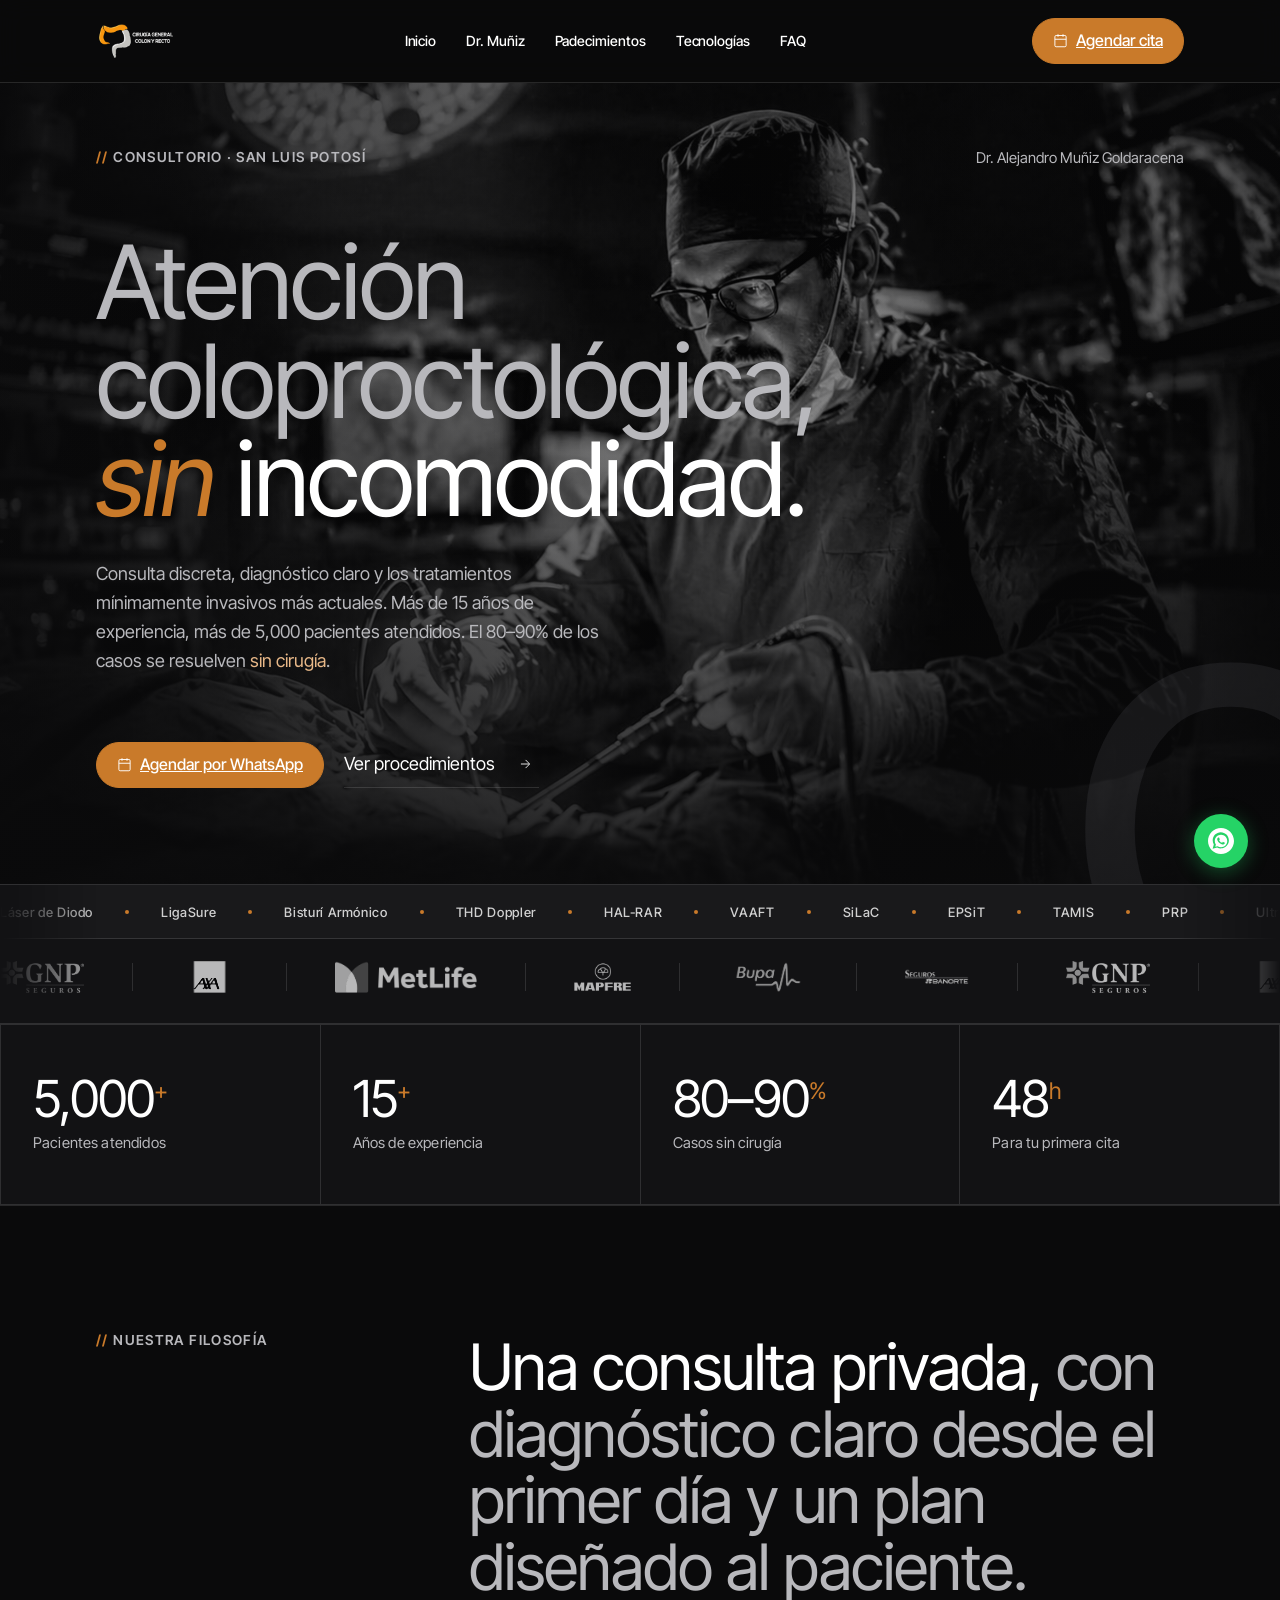
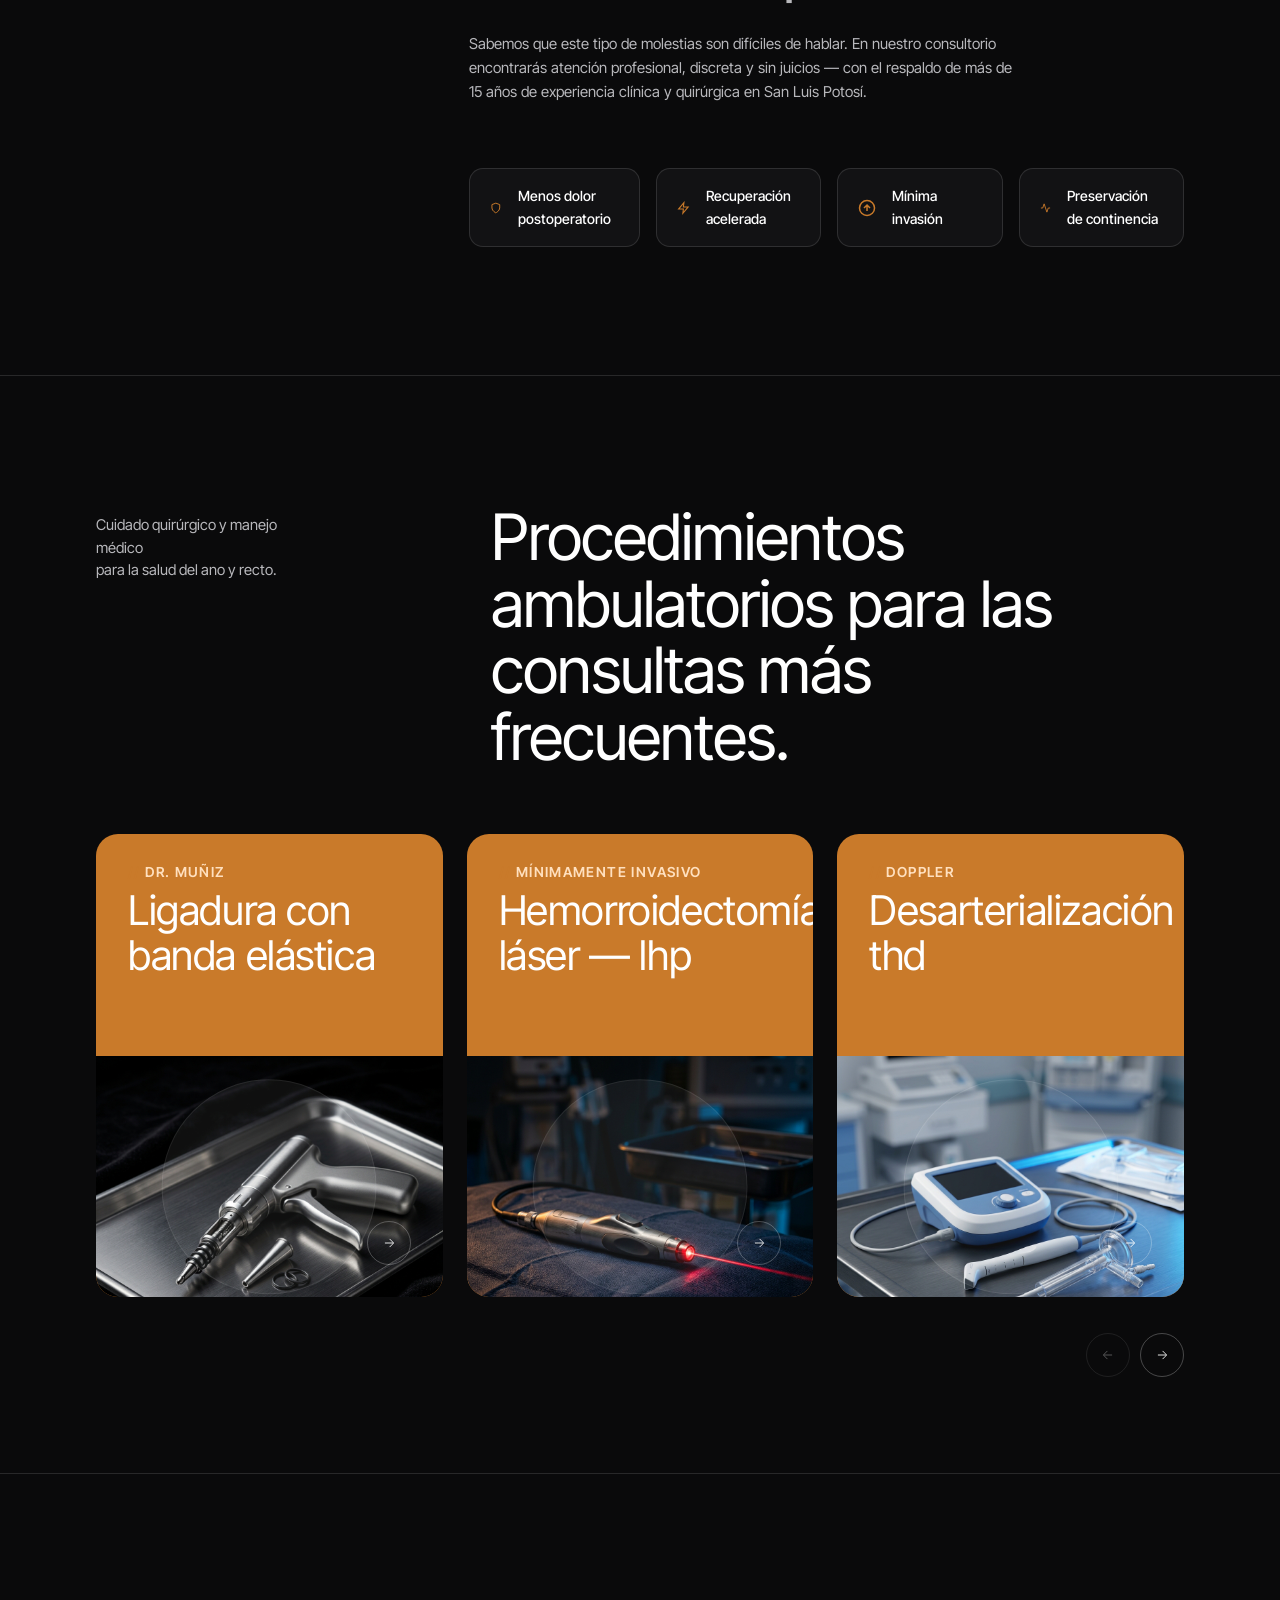
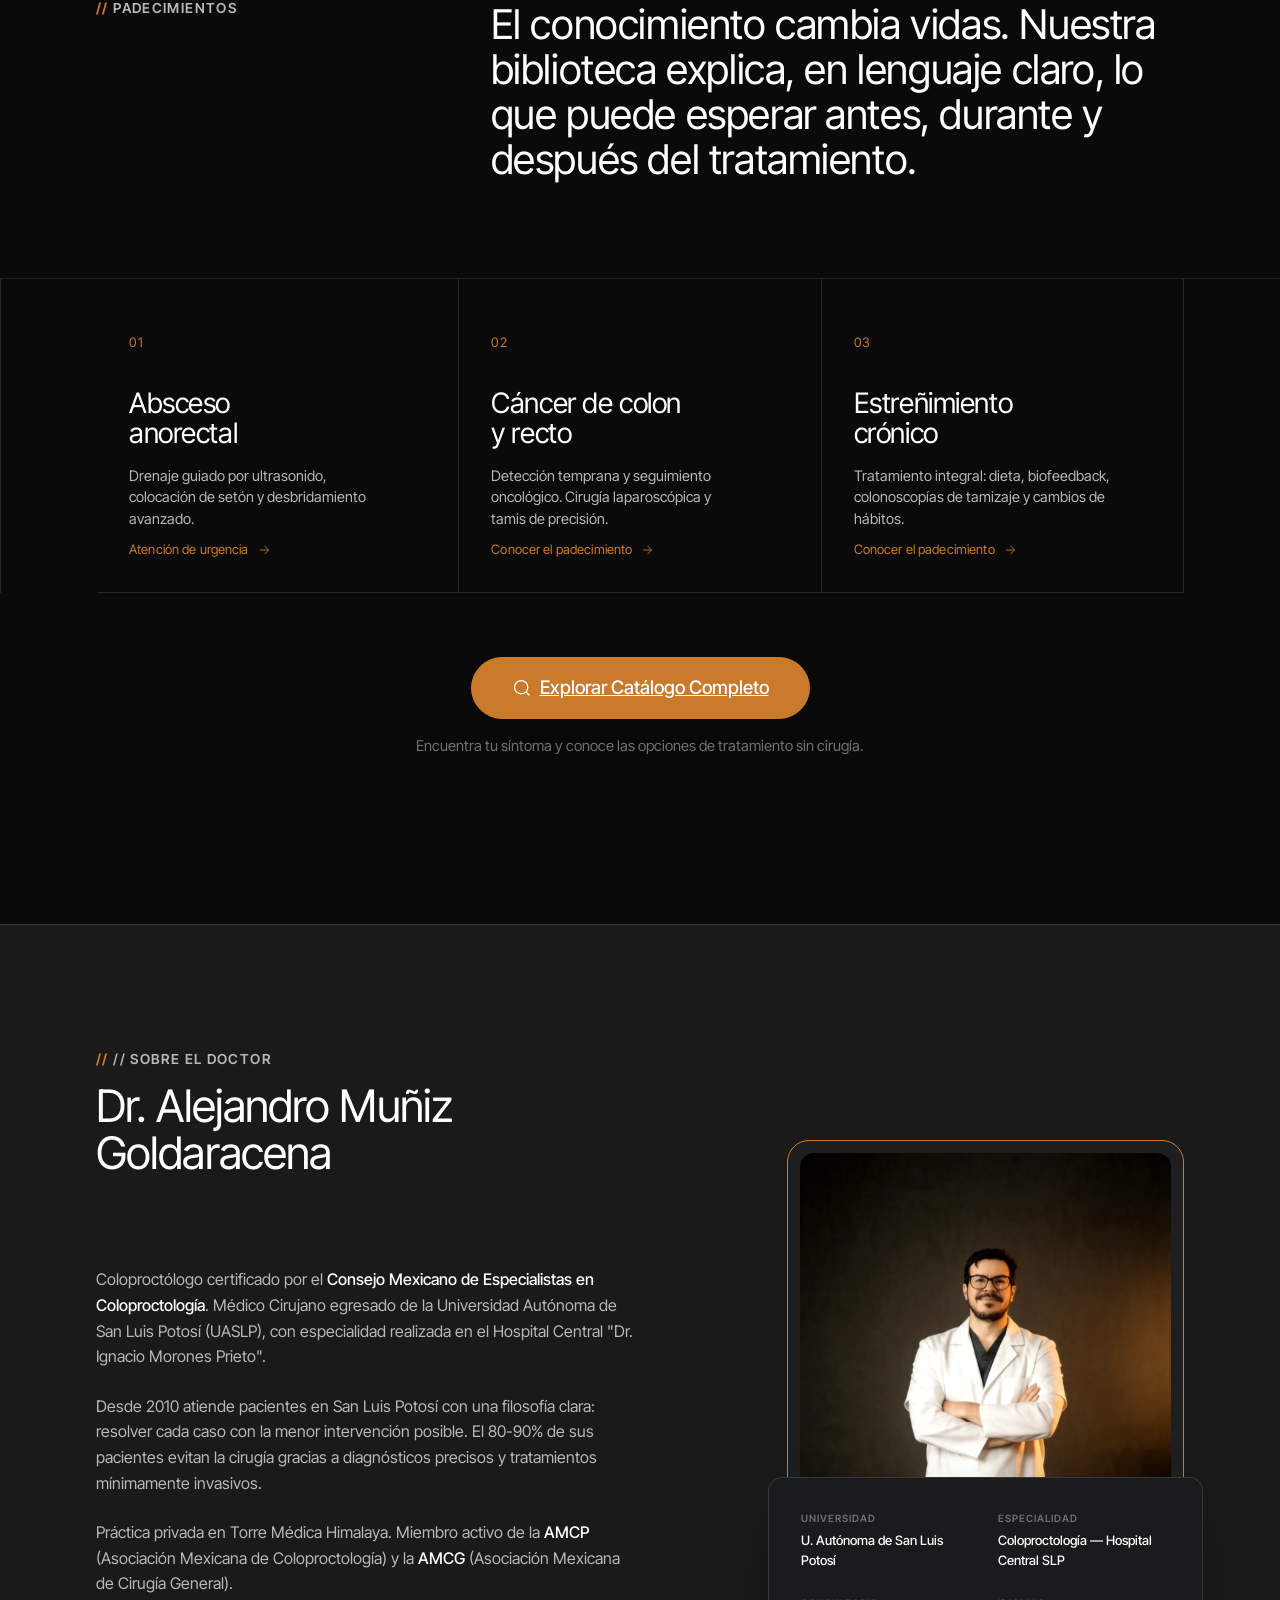
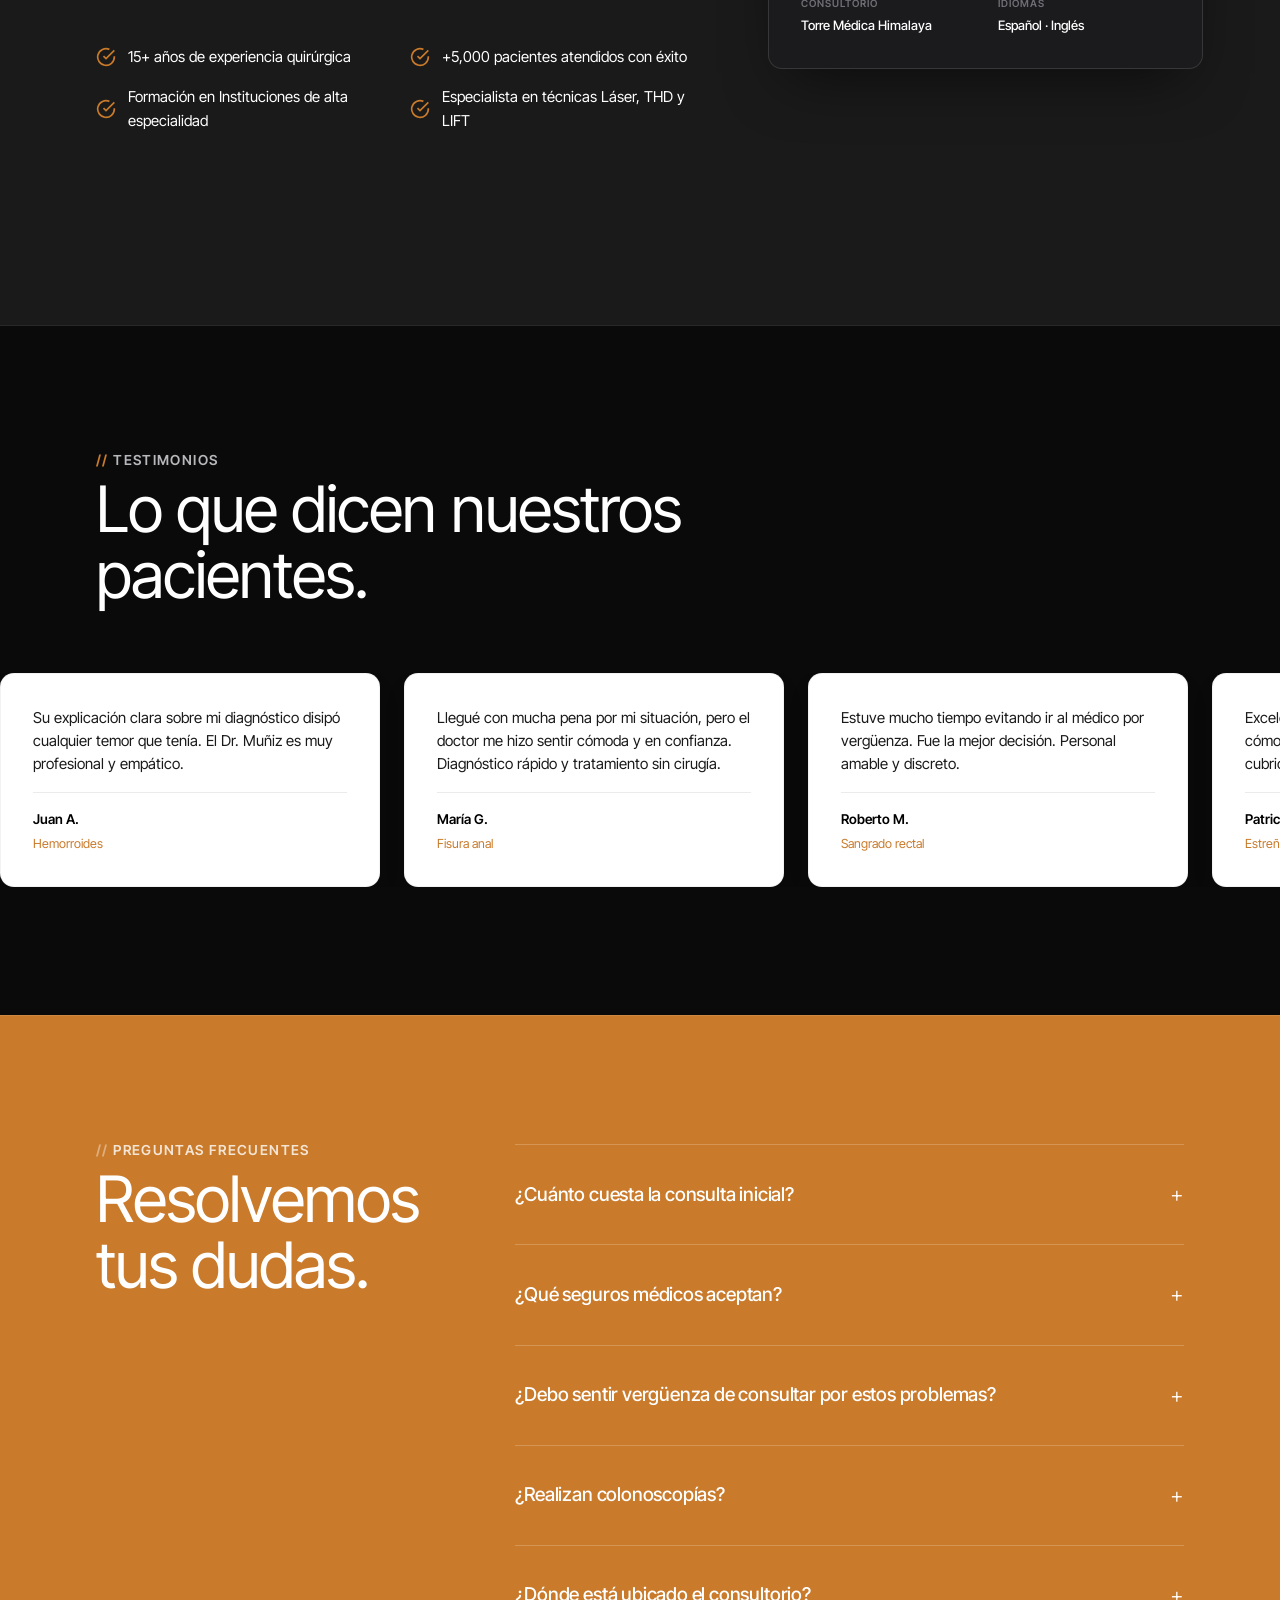
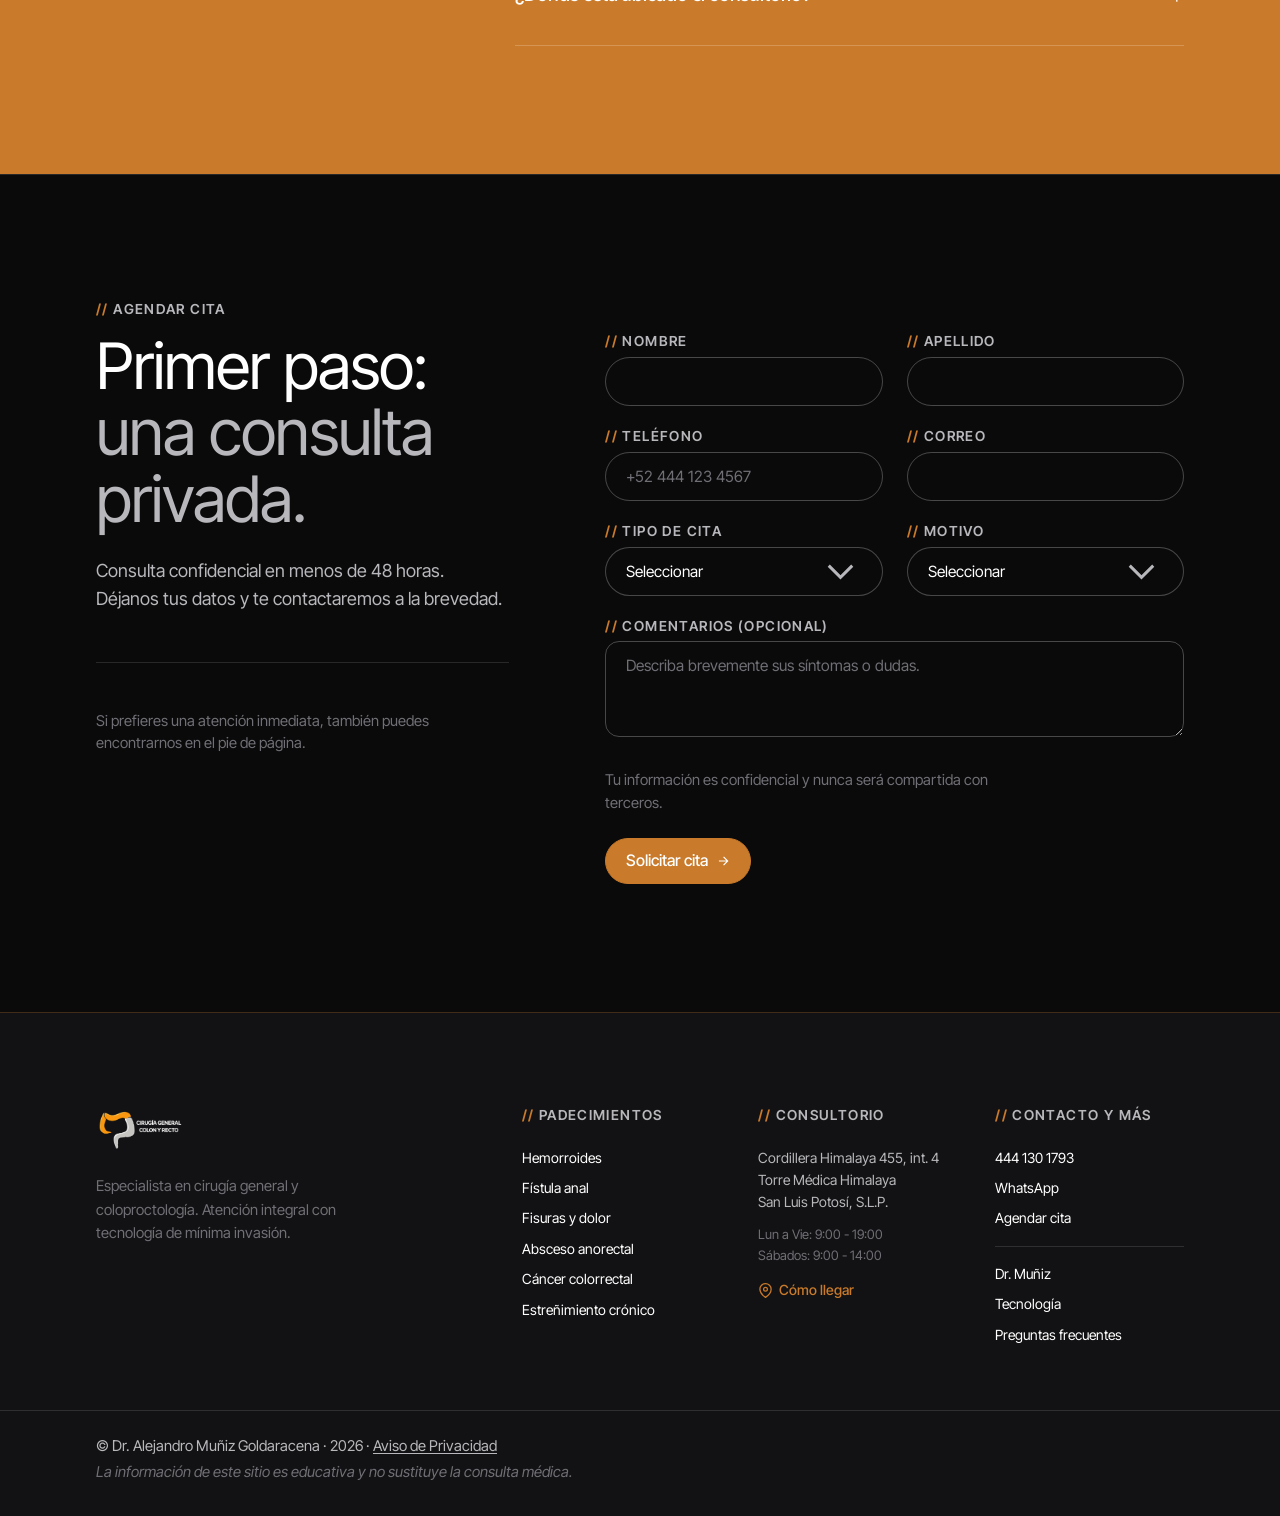
==== commit 6f13a899: "Add real professional license numbers for Dr. Alejandro Muñiz" ====
--- a/index.html
+++ b/index.html
@@ -1241,7 +1241,7 @@
             <span class="doc-title-last">Goldaracena</span>
           </h2>
           <p class="doc-credentials-line reveal">
-            Coloproctólogo certificado · Cédula 1234567 · Ced. Esp. 7891011
+            Coloproctólogo certificado · Cédula Profesional: 4167339 · Cédula Especialidad: 6442357 · Cédula Coloproctología: 6442356
           </p>
 
           <div class="doc-bio reveal">
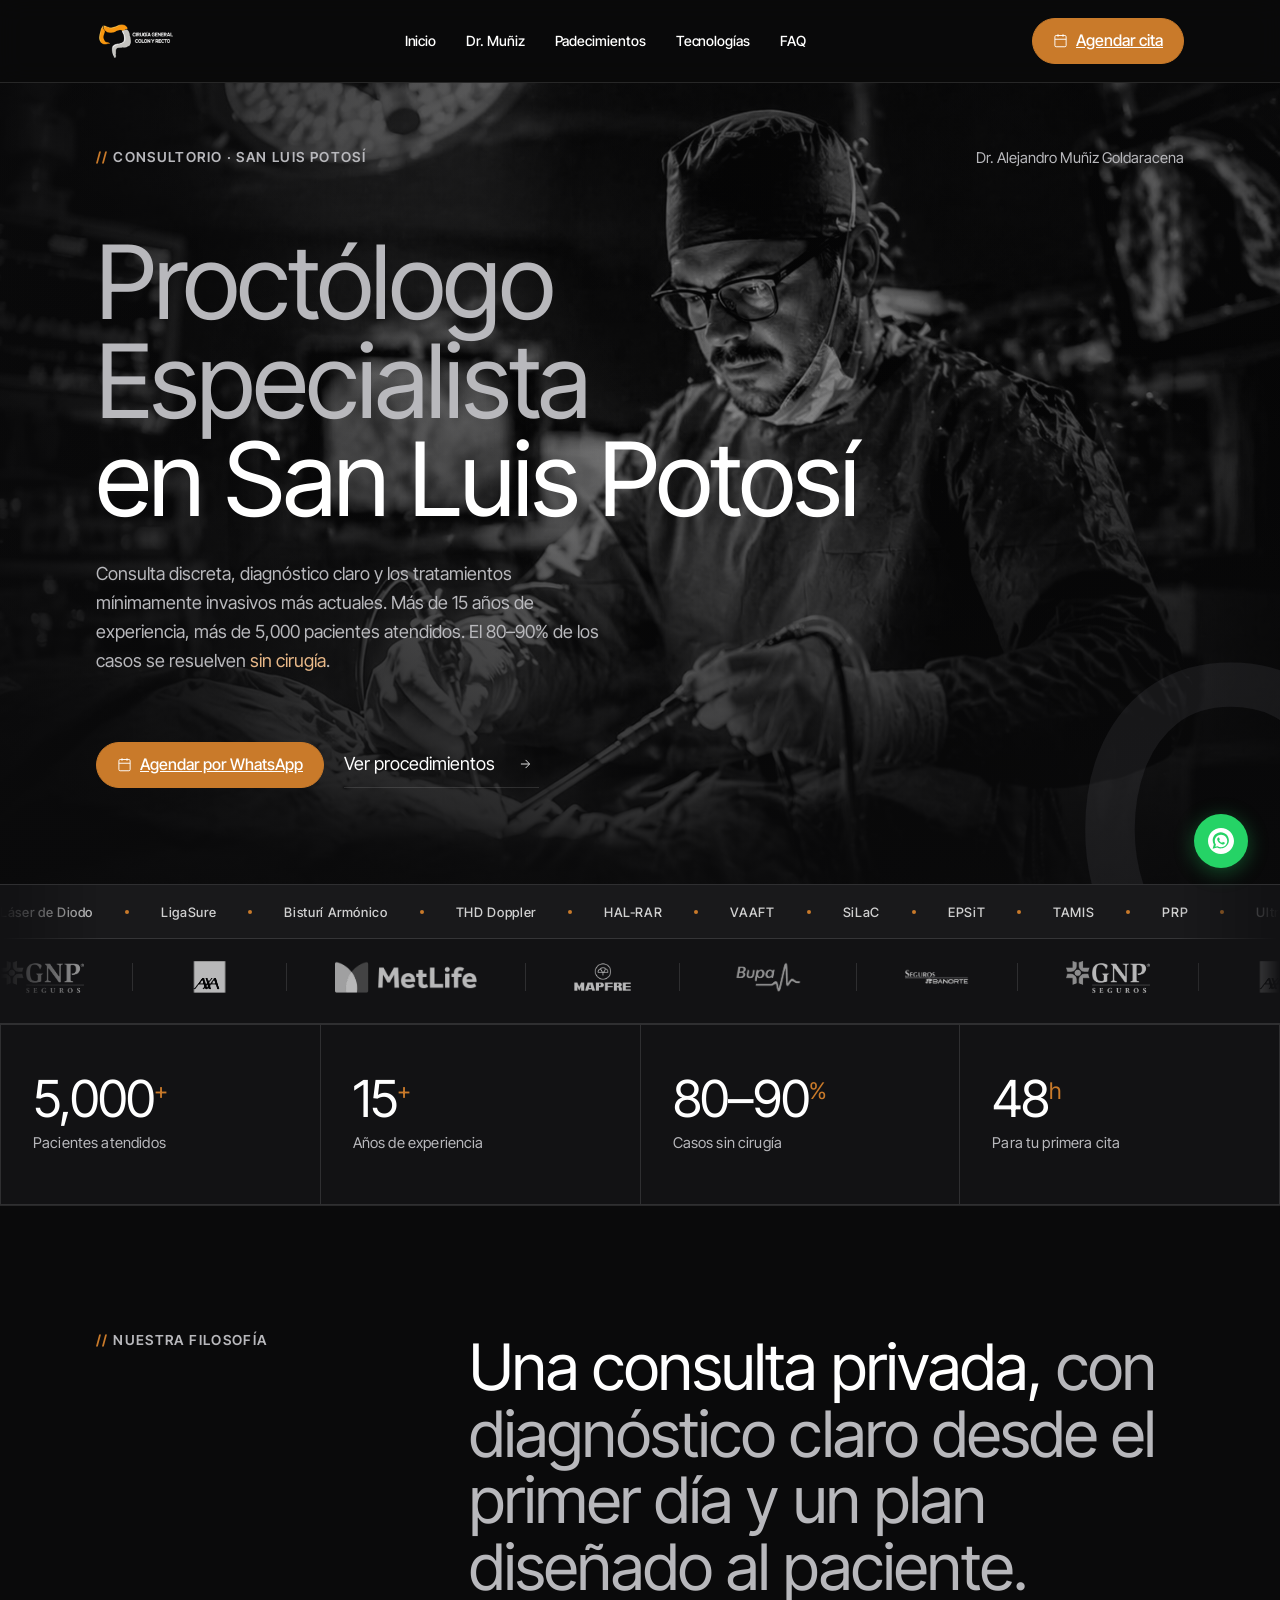
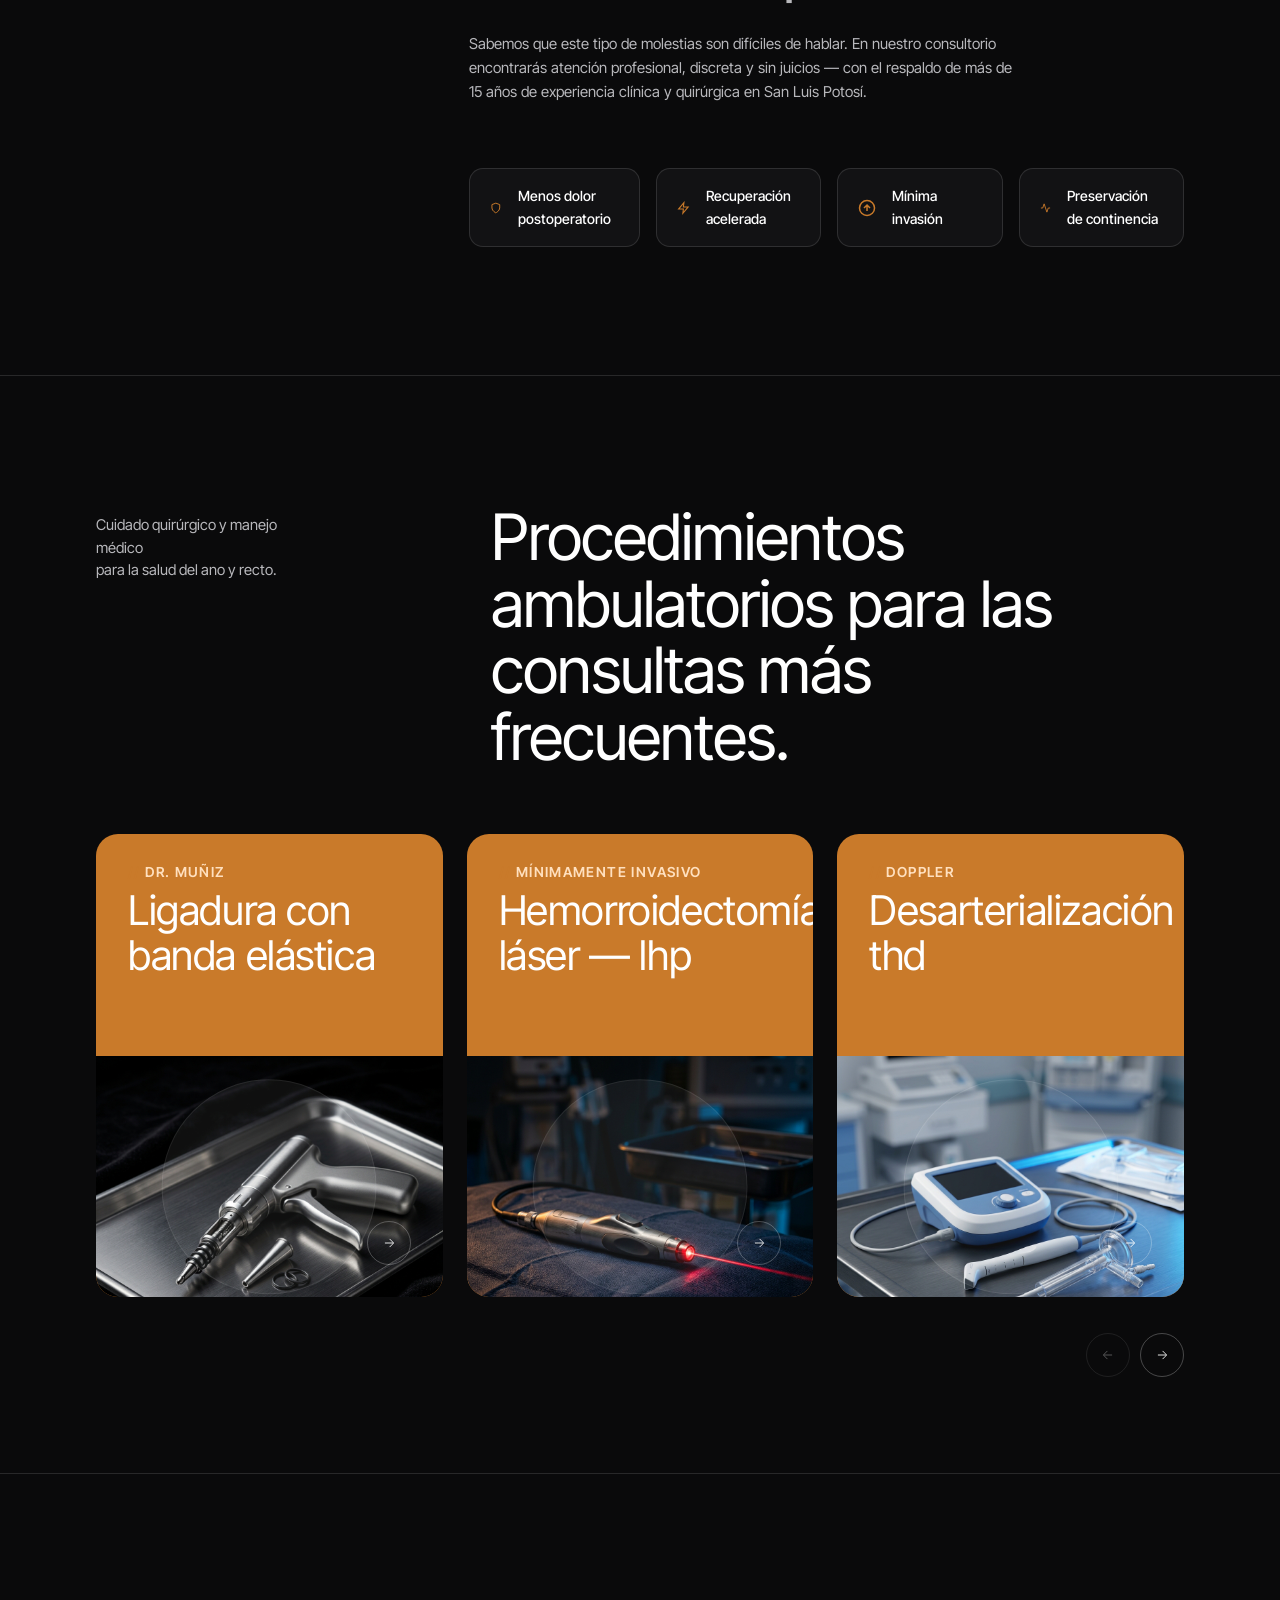
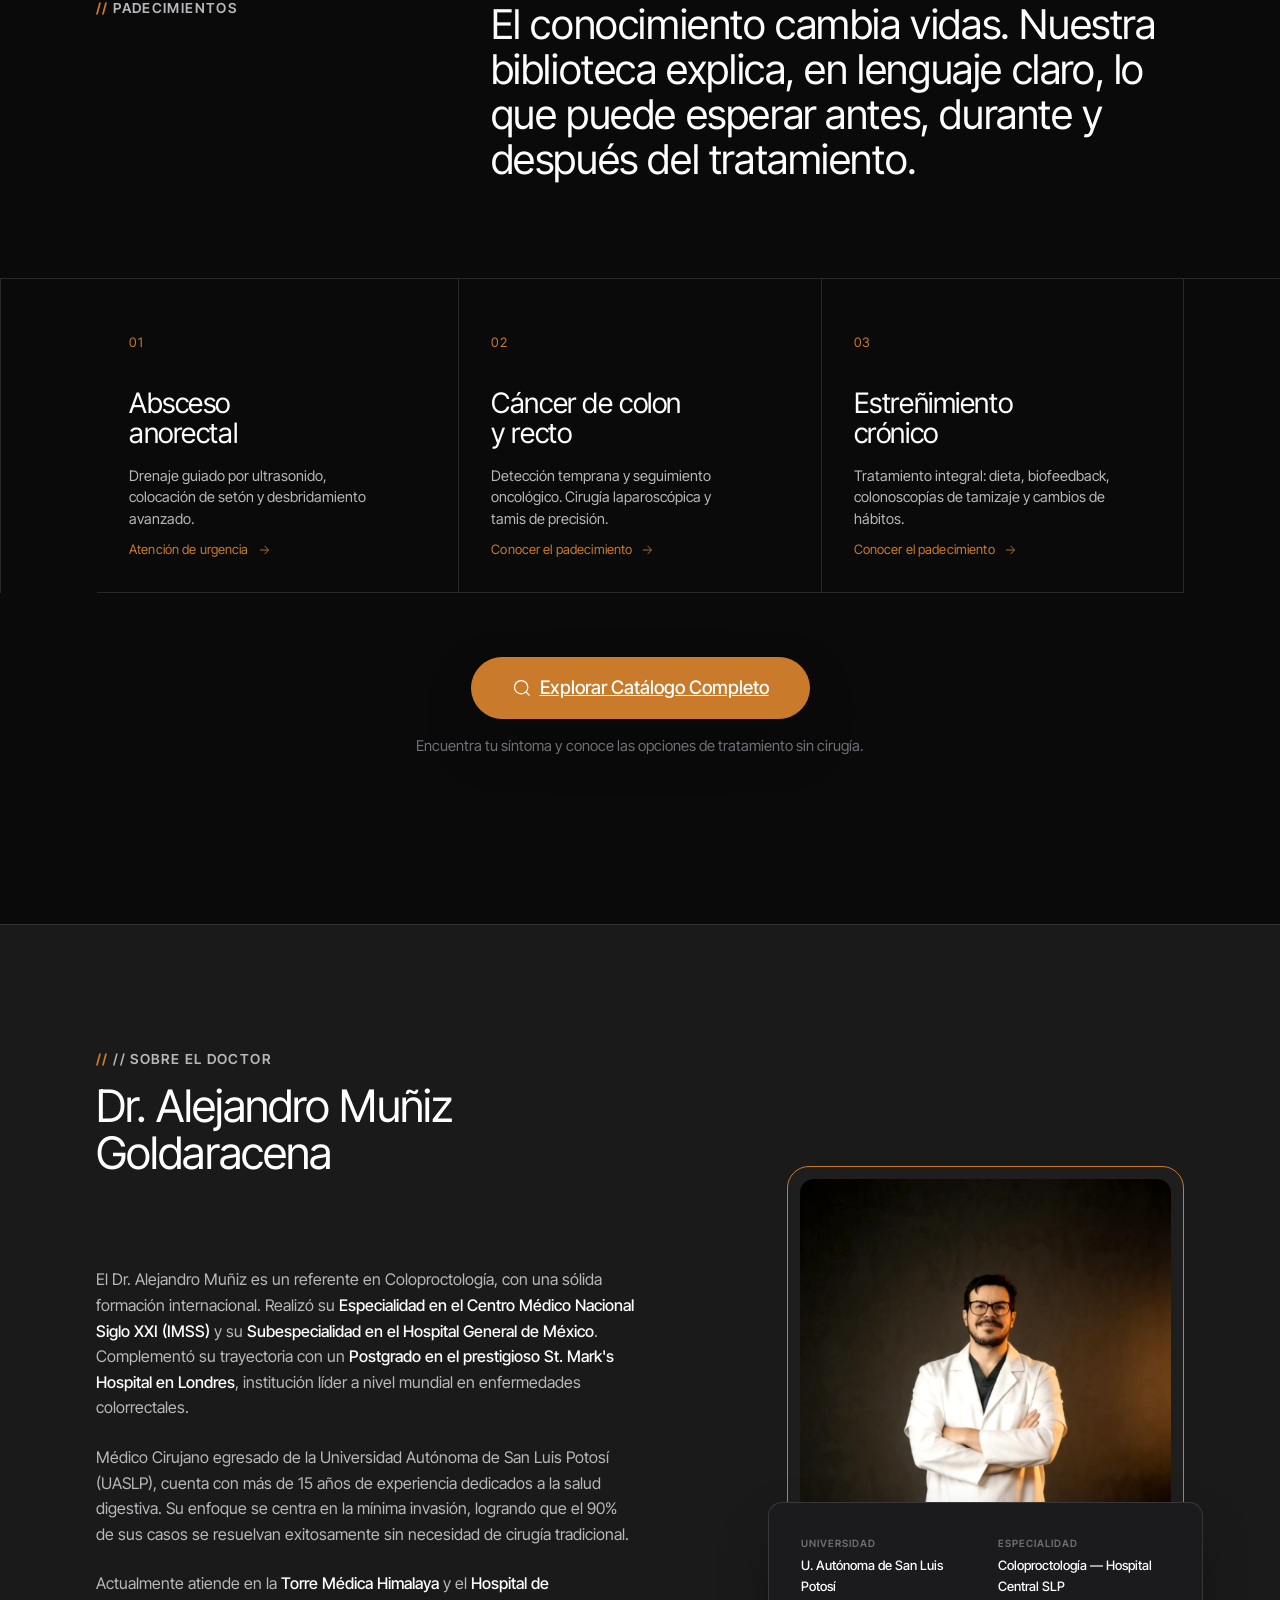
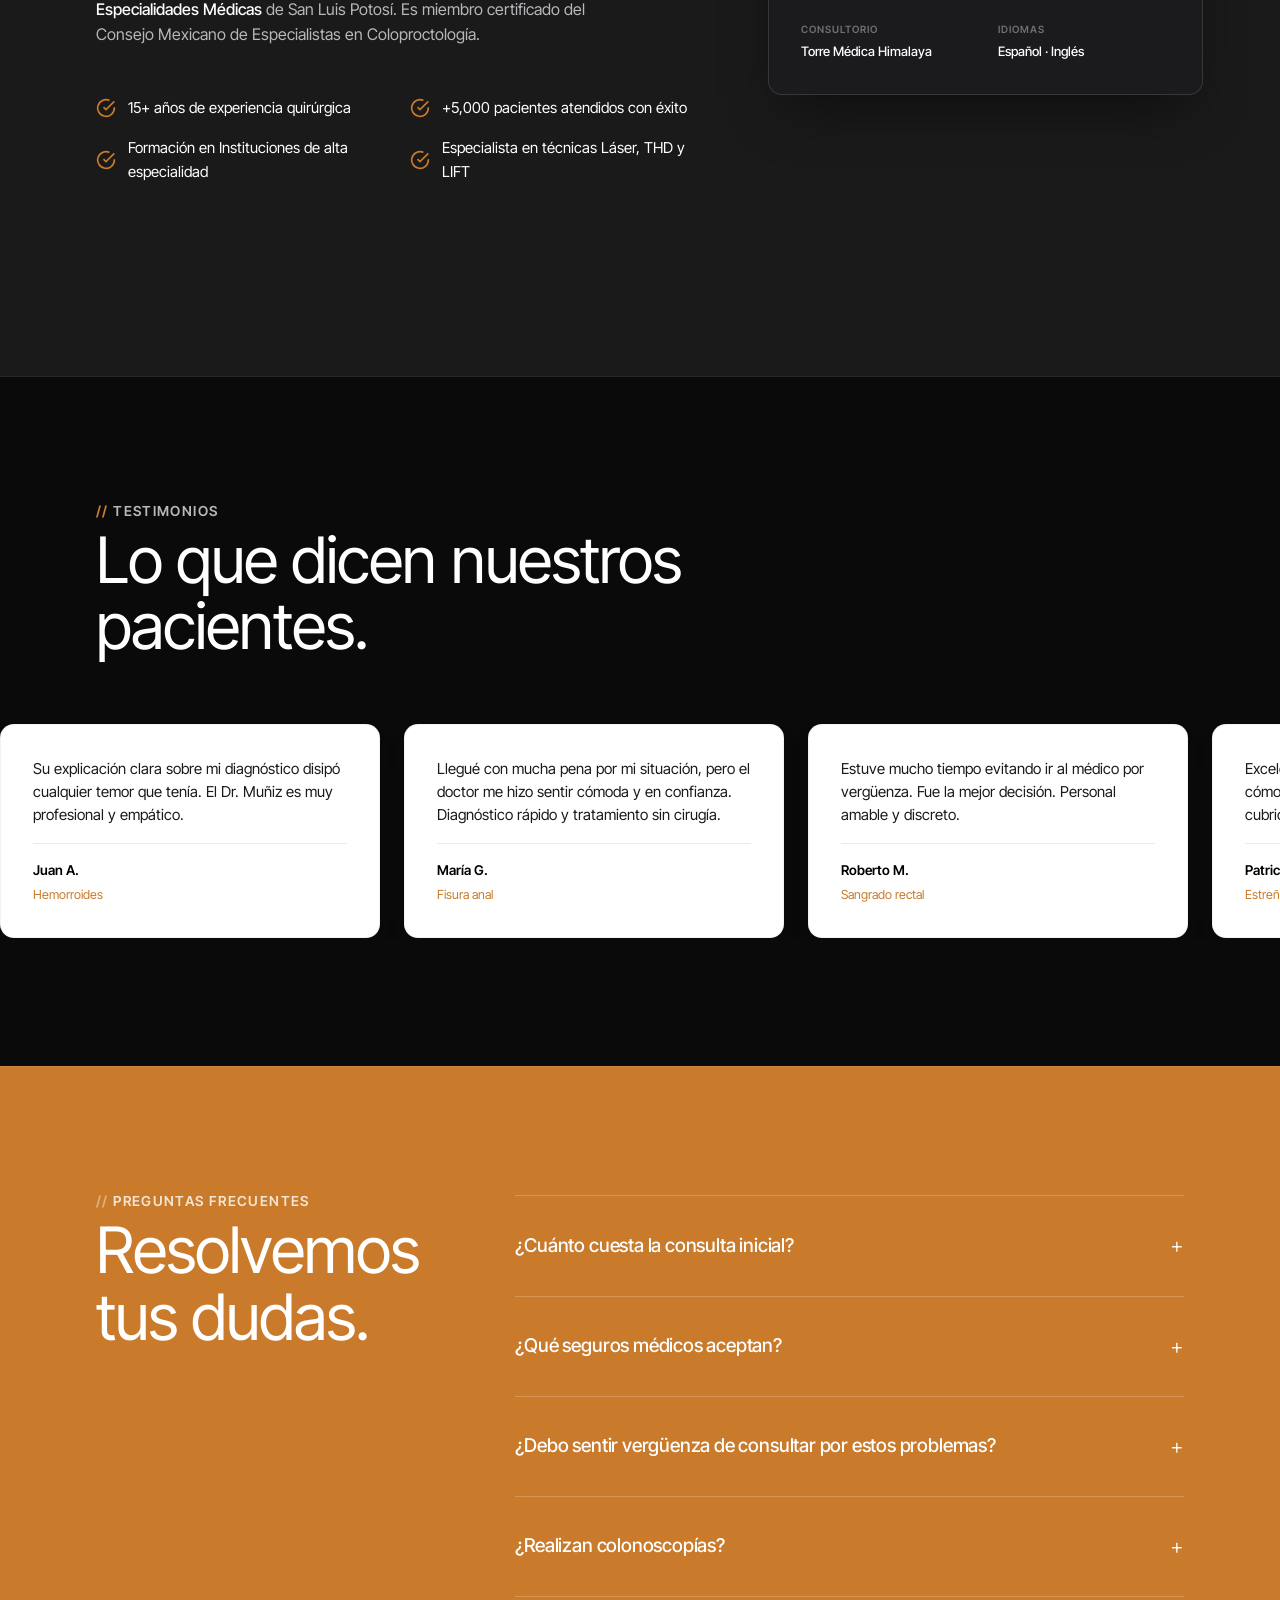
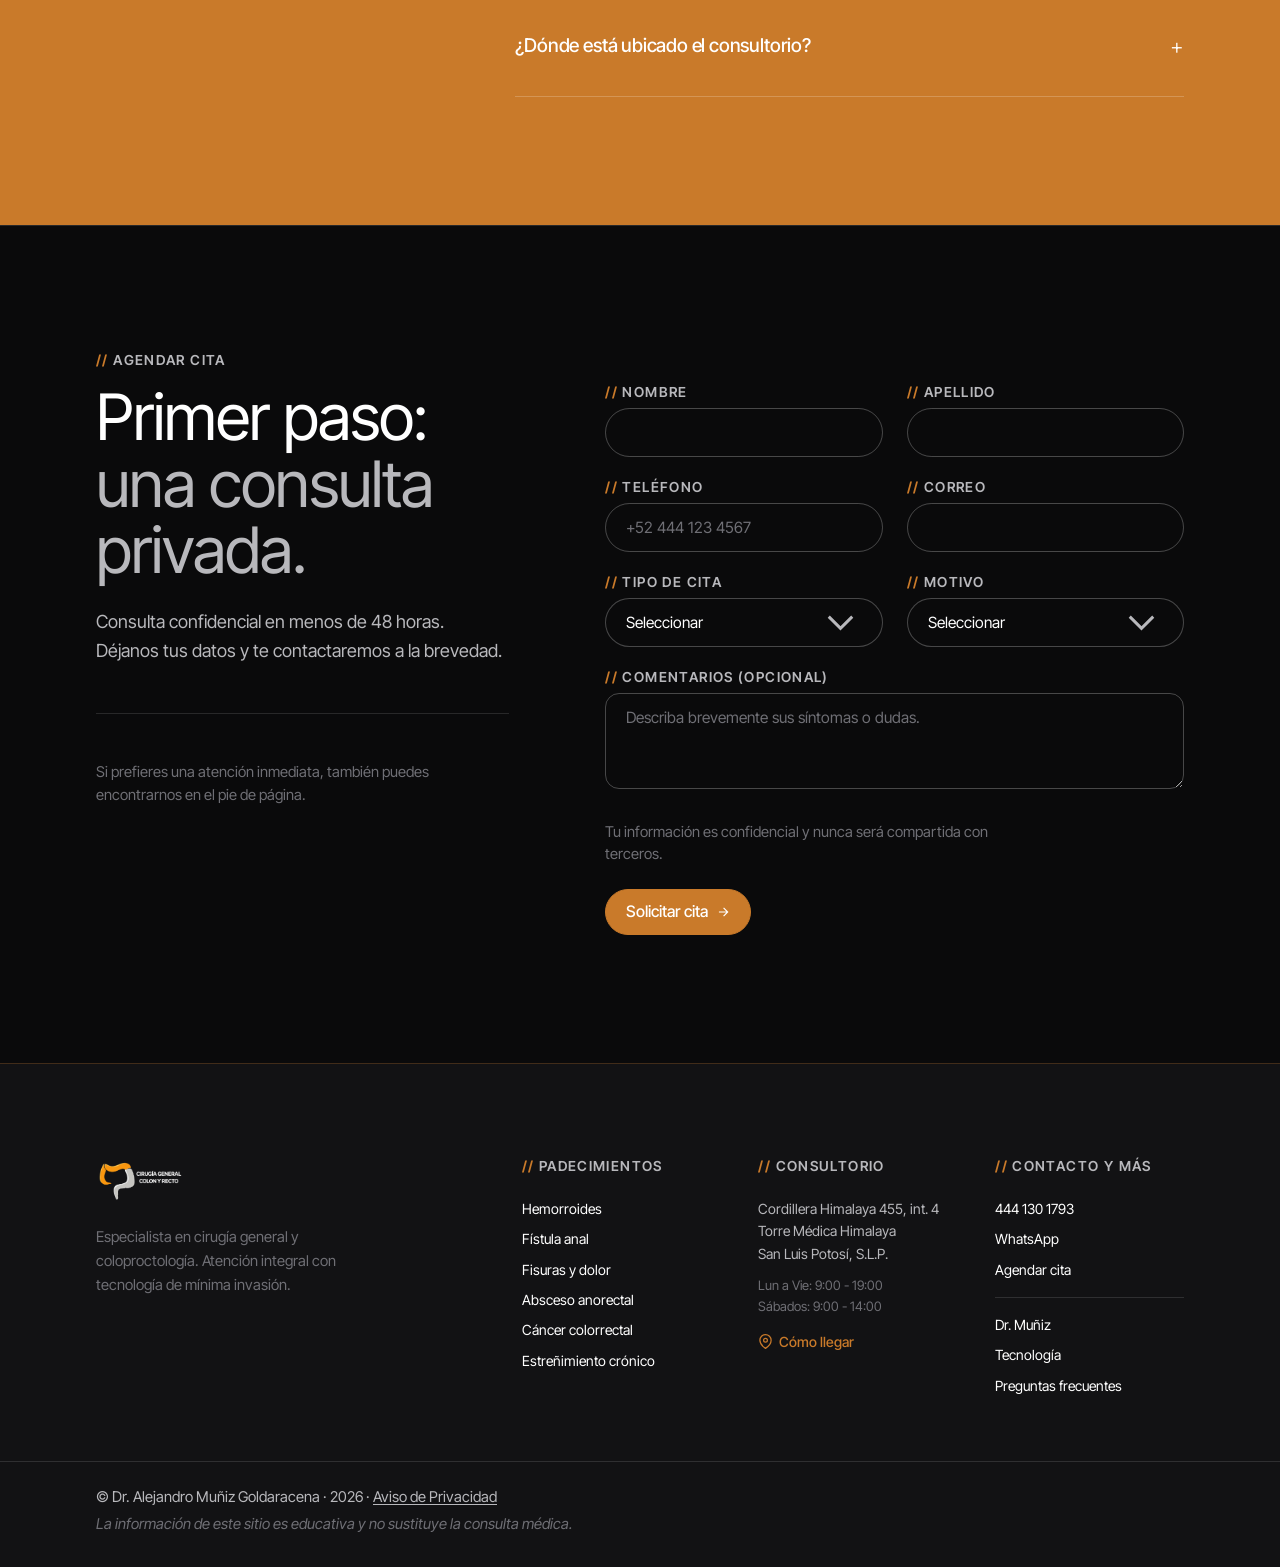
==== commit 29804319: "SEO Optimization: metadata, JSON-LD authority, and keyword-rich headings" ====
--- a/index.html
+++ b/index.html
@@ -4,11 +4,11 @@
 <head>
   <meta charset="utf-8" />
   <meta name="viewport" content="width=device-width,initial-scale=1" />
-  <title>Dr. Alejandro Muñiz Goldaracena · Coloproctólogo en San Luis Potosí</title>
+  <title>Dr. Alejandro Muñiz Goldaracena · Proctólogo Especialista en San Luis Potosí</title>
   <meta name="description"
-    content="Tratamiento especializado en coloproctología en San Luis Potosí. 15+ años de experiencia, 5,000+ pacientes. Consulta discreta en Torre Médica Himalaya. Especialista en hemorroides, fisuras, fístulas y cáncer de colon." />
+    content="Proctólogo especialista en San Luis Potosí con formación internacional en Londres. Experto en cirugía láser de hemorroides, fístulas y cáncer de colon. Atención discreta en Torre Médica Himalaya." />
   <meta name="keywords"
-    content="coloproctólogo san luis potosí, proctólogo slp, hemorroides tratamiento, cirujano colorrectal, torre médica himalaya, dr alejandro muñiz goldaracena, cáncer de colon detección" />
+    content="proctólogo san luis potosí, cirugía hemorroides láser slp, especialista fístulas anales, dr alejandro muñiz goldaracena, torre médica himalaya proctología, cáncer de colon slp, coloproctólogo certificado" />
   <meta name="author" content="Dr. Alejandro Muñiz Goldaracena" />
   <meta name="robots" content="index, follow" />
   <link rel="canonical" href="https://dramuniz.com.mx" />
@@ -16,31 +16,33 @@
   <!-- Open Graph -->
   <meta property="og:type" content="website" />
   <meta property="og:url" content="https://dramuniz.com.mx/" />
-  <meta property="og:title" content="Dr. Alejandro Muñiz Goldaracena · Coloproctólogo en San Luis Potosí" />
+  <meta property="og:title" content="Dr. Alejandro Muñiz Goldaracena · Proctólogo en San Luis Potosí" />
   <meta property="og:description"
-    content="Especialista en enfermedades del colon, recto y ano. Atención profesional y discreta en San Luis Potosí. Más de 15 años de experiencia." />
+    content="Especialista con formación en St. Mark's Hospital (Londres). Expertos en tratamientos mínimamente invasivos para hemorroides y enfermedades del colon en SLP." />
   <meta property="og:image" content="https://dramuniz.com.mx/assets/social-preview.png" />
   <meta property="twitter:card" content="summary_large_image" />
   <meta property="twitter:url" content="https://dramuniz.com.mx/" />
-  <meta property="twitter:title" content="Dr. Alejandro Muñiz Goldaracena · Coloproctólogo en San Luis Potosí" />
+  <meta property="twitter:title" content="Dr. Alejandro Muñiz Goldaracena · Proctólogo en SLP" />
   <meta property="twitter:description"
-    content="Especialista en enfermedades del colon, recto y ano. Atención profesional y discreta en San Luis Potosí." />
+    content="Líder en proctología avanzada. Formación internacional y tecnología láser para hemorroides en San Luis Potosí." />
   <meta property="twitter:image" content="https://dramuniz.com.mx/assets/social-preview.png" />
 
   <link rel="icon" type="image/png" href="assets/favicon.png" />
   <link rel="apple-touch-icon" href="assets/apple-touch-icon.png" />
 
-  <!-- JSON-LD -->
+  <!-- JSON-LD (Schema.org) para Physician -->
   <script type="application/ld+json">
 {
   "@context": "https://schema.org",
   "@type": "Physician",
   "name": "Dr. Alejandro Muñiz Goldaracena",
-  "image": "https://dramuniz.com.mx/assets/nuevo-logo.png",
+  "image": "https://dramuniz.com.mx/assets/logo-share.png",
+  "description": "Proctólogo especialista en San Luis Potosí con formación en St. Mark's Hospital (Londres). Experto en cirugía láser y mínima invasión.",
   "@id": "https://dramuniz.com.mx",
   "url": "https://dramuniz.com.mx",
   "telephone": "+524441301793",
   "priceRange": "$$",
+  "medicalSpecialty": ["Proctology", "GeneralSurgery", "ColorectalSurgery"],
   "address": {
     "@type": "PostalAddress",
     "streetAddress": "Cordillera Himalaya 455, int. 4, Torre Médica Himalaya",
@@ -51,21 +53,32 @@
   },
   "geo": {
     "@type": "GeoCoordinates",
-    "latitude": 22.1446,
-    "longitude": -101.0142
+    "latitude": 22.1441,
+    "longitude": -101.0123
   },
+  "hasCredential": [
+    {
+      "@type": "EducationalOccupationalCredential",
+      "credentialCategory": "Specialty",
+      "name": "Especialidad en Cirugía General (CMN Siglo XXI)"
+    },
+    {
+      "@type": "EducationalOccupationalCredential",
+      "credentialCategory": "Subspecialty",
+      "name": "Subespecialidad en Coloproctología (Hospital General de México)"
+    },
+    {
+      "@type": "EducationalOccupationalCredential",
+      "credentialCategory": "Postgraduate",
+      "name": "Postgrado en St. Mark's Hospital (Londres)"
+    }
+  ],
   "openingHoursSpecification": [
     {
       "@type": "OpeningHoursSpecification",
-      "dayOfWeek": ["Monday","Tuesday","Wednesday","Thursday","Friday"],
-      "opens": "09:00",
-      "closes": "19:00"
-    },
-    {
-      "@type": "OpeningHoursSpecification",
-      "dayOfWeek": "Saturday",
-      "opens": "09:00",
-      "closes": "14:00"
+      "dayOfWeek": ["Monday", "Tuesday", "Wednesday", "Thursday", "Friday"],
+      "opens": "10:00",
+      "closes": "20:00"
     }
   ],
   "sameAs": ["https://wa.me/524441301793"]
@@ -804,8 +817,8 @@
         </div>
 
         <h1 class="t-display t-two-tone hero-title">
-          <span class="de">Atención coloproctológica,</span><br />
-          <span class="em"><i>sin</i> incomodidad.</span>
+          <span class="de">Proctólogo Especialista</span><br />
+          <span class="em">en San Luis Potosí</span>
         </h1>
 
         <p class="hero-lead t-body">
@@ -1246,18 +1259,19 @@
 
           <div class="doc-bio reveal">
             <p>
-              Coloproctólogo certificado por el <strong>Consejo Mexicano de Especialistas en Coloproctología</strong>. 
-              Médico Cirujano egresado de la Universidad Autónoma de San Luis Potosí (UASLP), con especialidad realizada en 
-              el Hospital Central "Dr. Ignacio Morones Prieto".
+              El Dr. Alejandro Muñiz es un referente en Coloproctología, con una sólida formación internacional. 
+              Realizó su <strong>Especialidad en el Centro Médico Nacional Siglo XXI (IMSS)</strong> y su 
+              <strong>Subespecialidad en el Hospital General de México</strong>. Complementó su trayectoria con un 
+              <strong>Postgrado en el prestigioso St. Mark's Hospital en Londres</strong>, institución líder a nivel mundial en enfermedades colorrectales.
             </p>
             <p>
-              Desde 2010 atiende pacientes en San Luis Potosí con una filosofía clara: resolver cada caso con la menor 
-              intervención posible. El 80-90% de sus pacientes evitan la cirugía gracias a diagnósticos precisos y 
-              tratamientos mínimamente invasivos.
+              Médico Cirujano egresado de la Universidad Autónoma de San Luis Potosí (UASLP), cuenta con más de 15 años de experiencia 
+              dedicados a la salud digestiva. Su enfoque se centra en la mínima invasión, logrando que el 90% de sus casos se resuelvan 
+              exitosamente sin necesidad de cirugía tradicional.
             </p>
             <p>
-              Práctica privada en Torre Médica Himalaya. Miembro activo de la <strong>AMCP</strong> (Asociación Mexicana de Coloproctología) 
-              y la <strong>AMCG</strong> (Asociación Mexicana de Cirugía General).
+              Actualmente atiende en la <strong>Torre Médica Himalaya</strong> y el <strong>Hospital de Especialidades Médicas</strong> de San Luis Potosí. 
+              Es miembro certificado del Consejo Mexicano de Especialistas en Coloproctología.
             </p>
           </div>
 
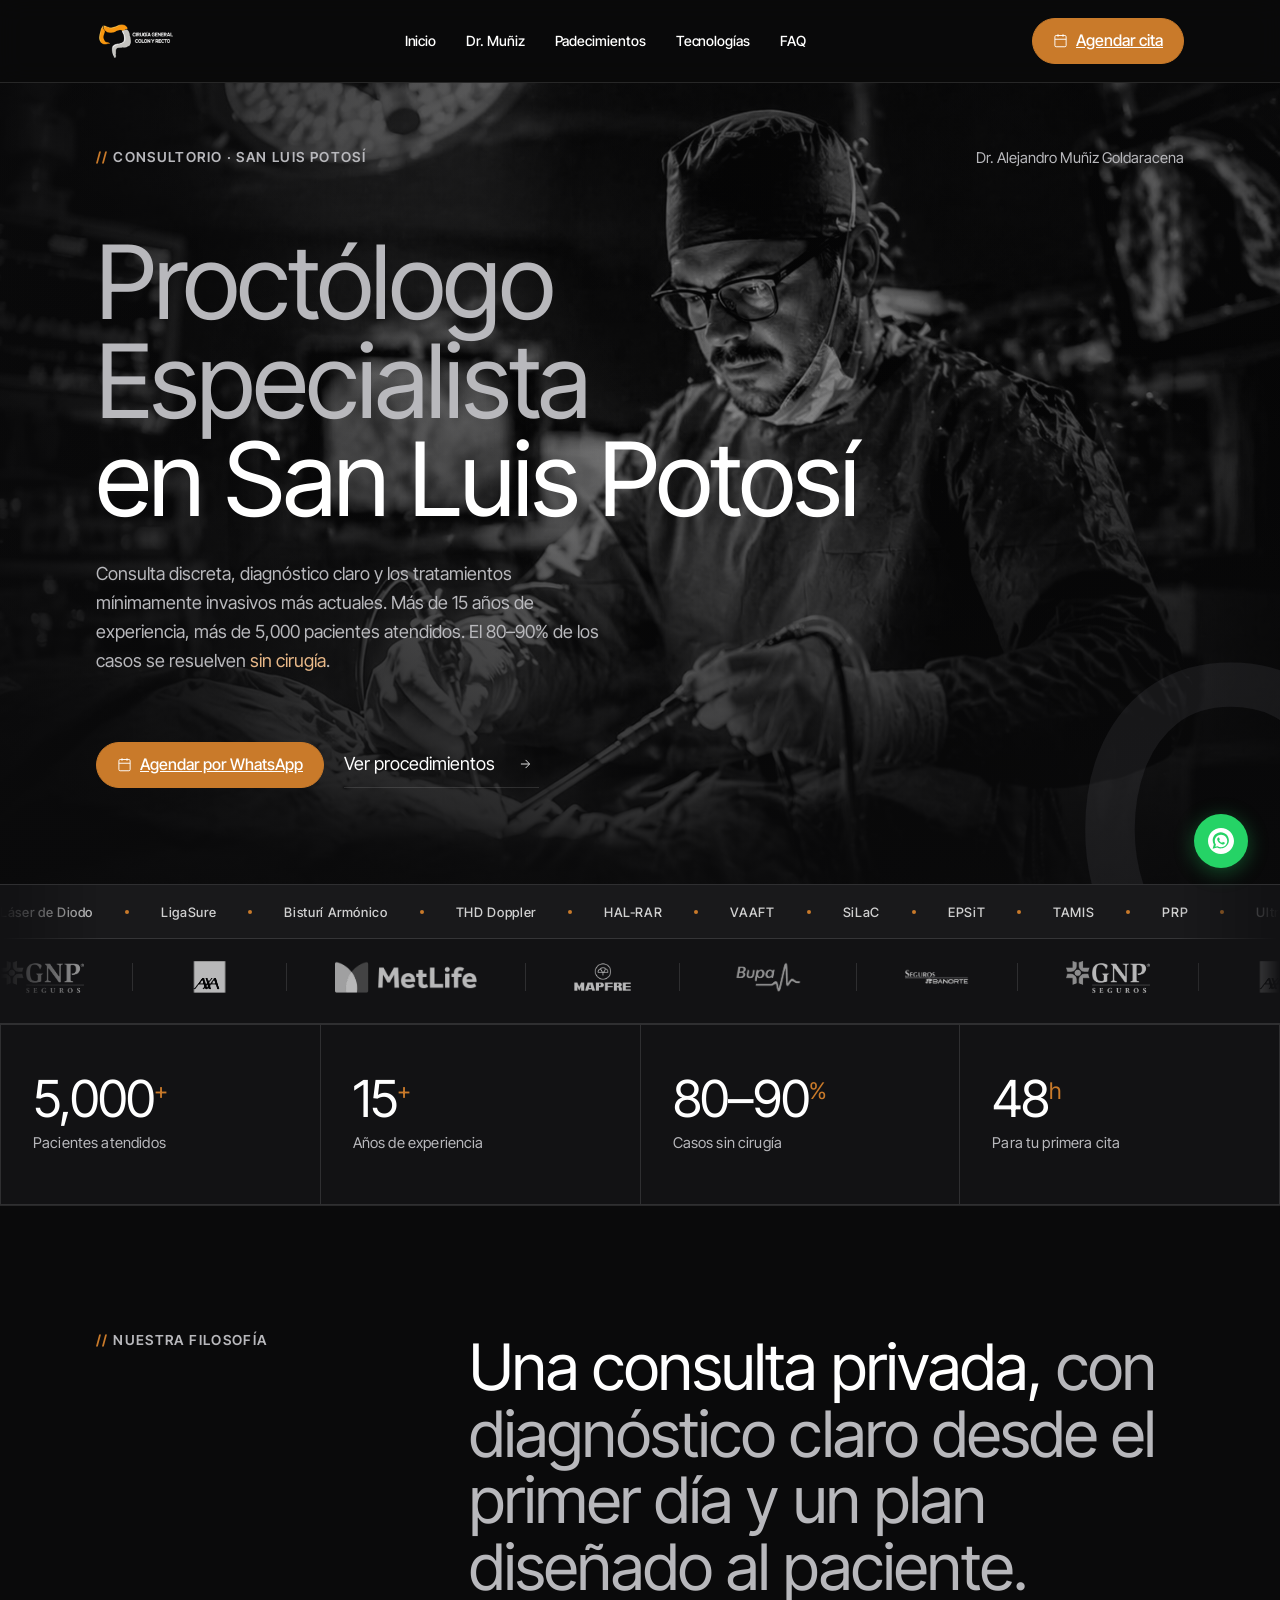
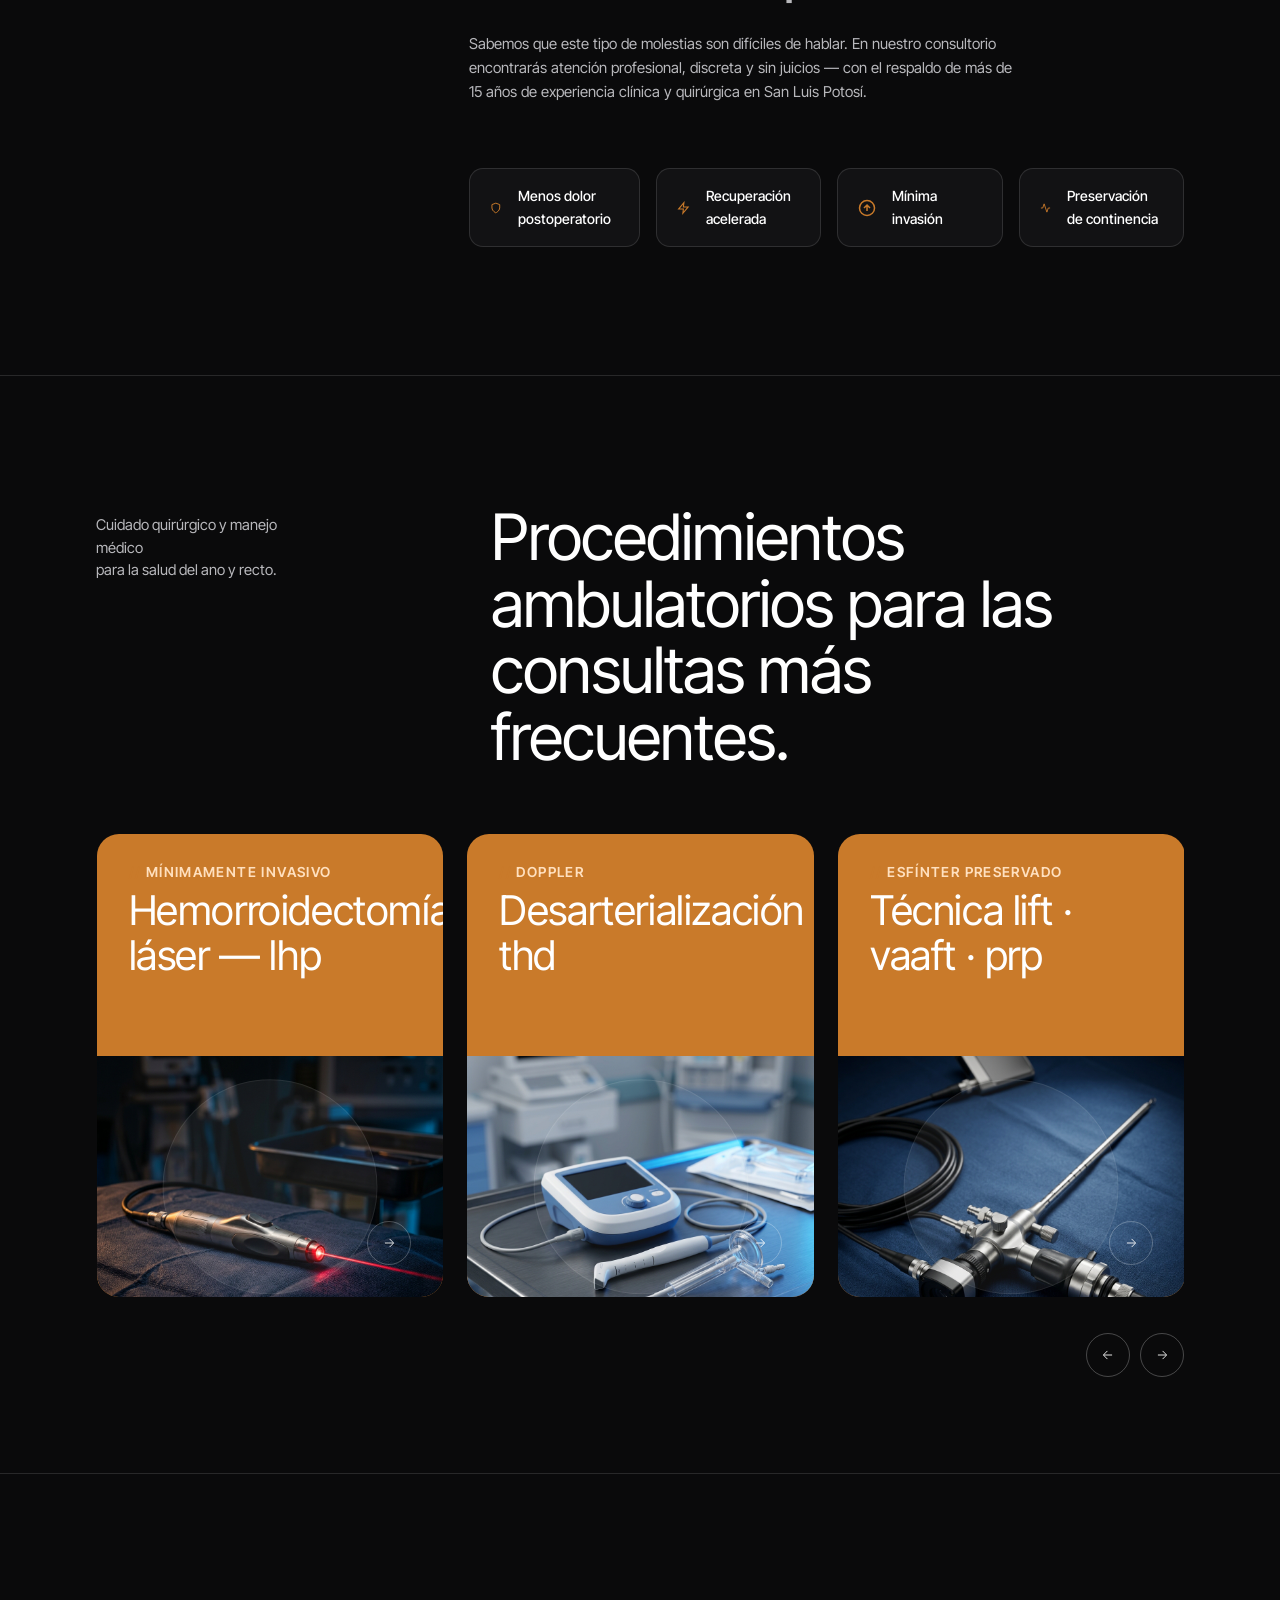
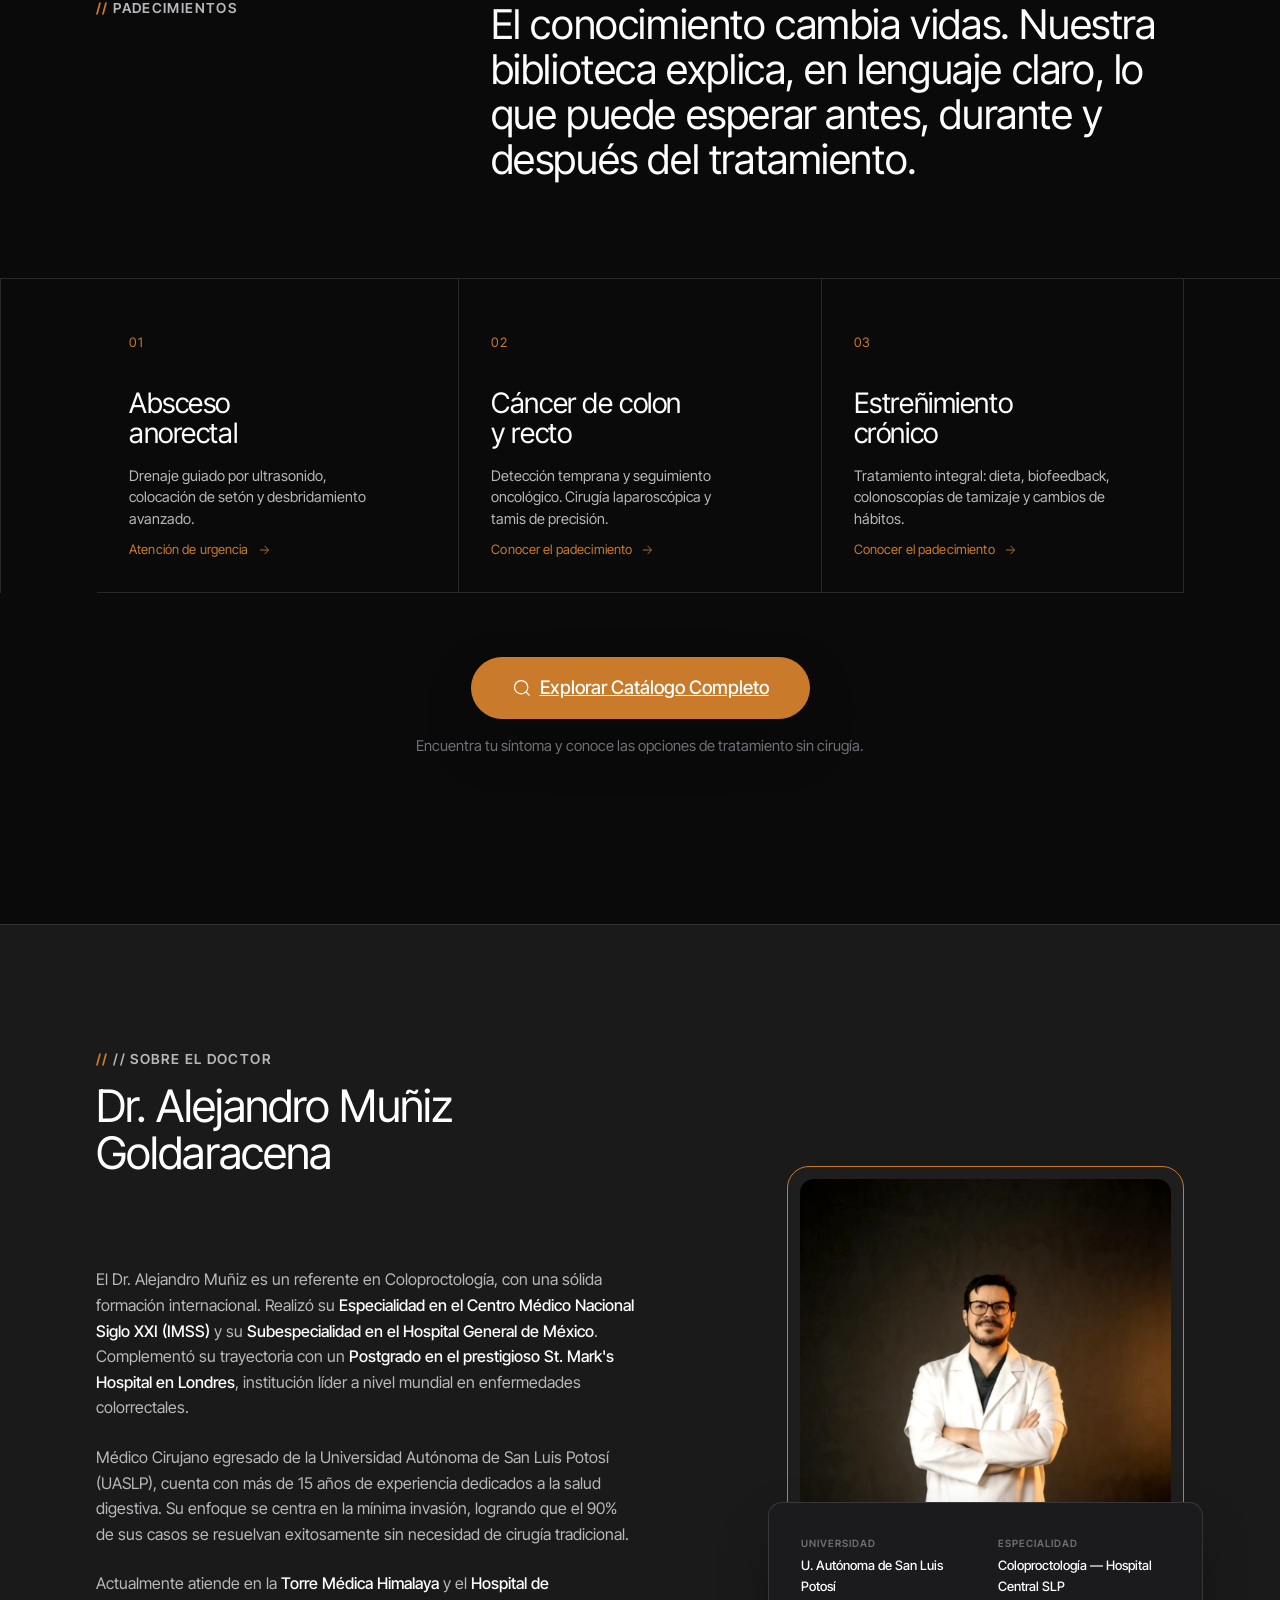
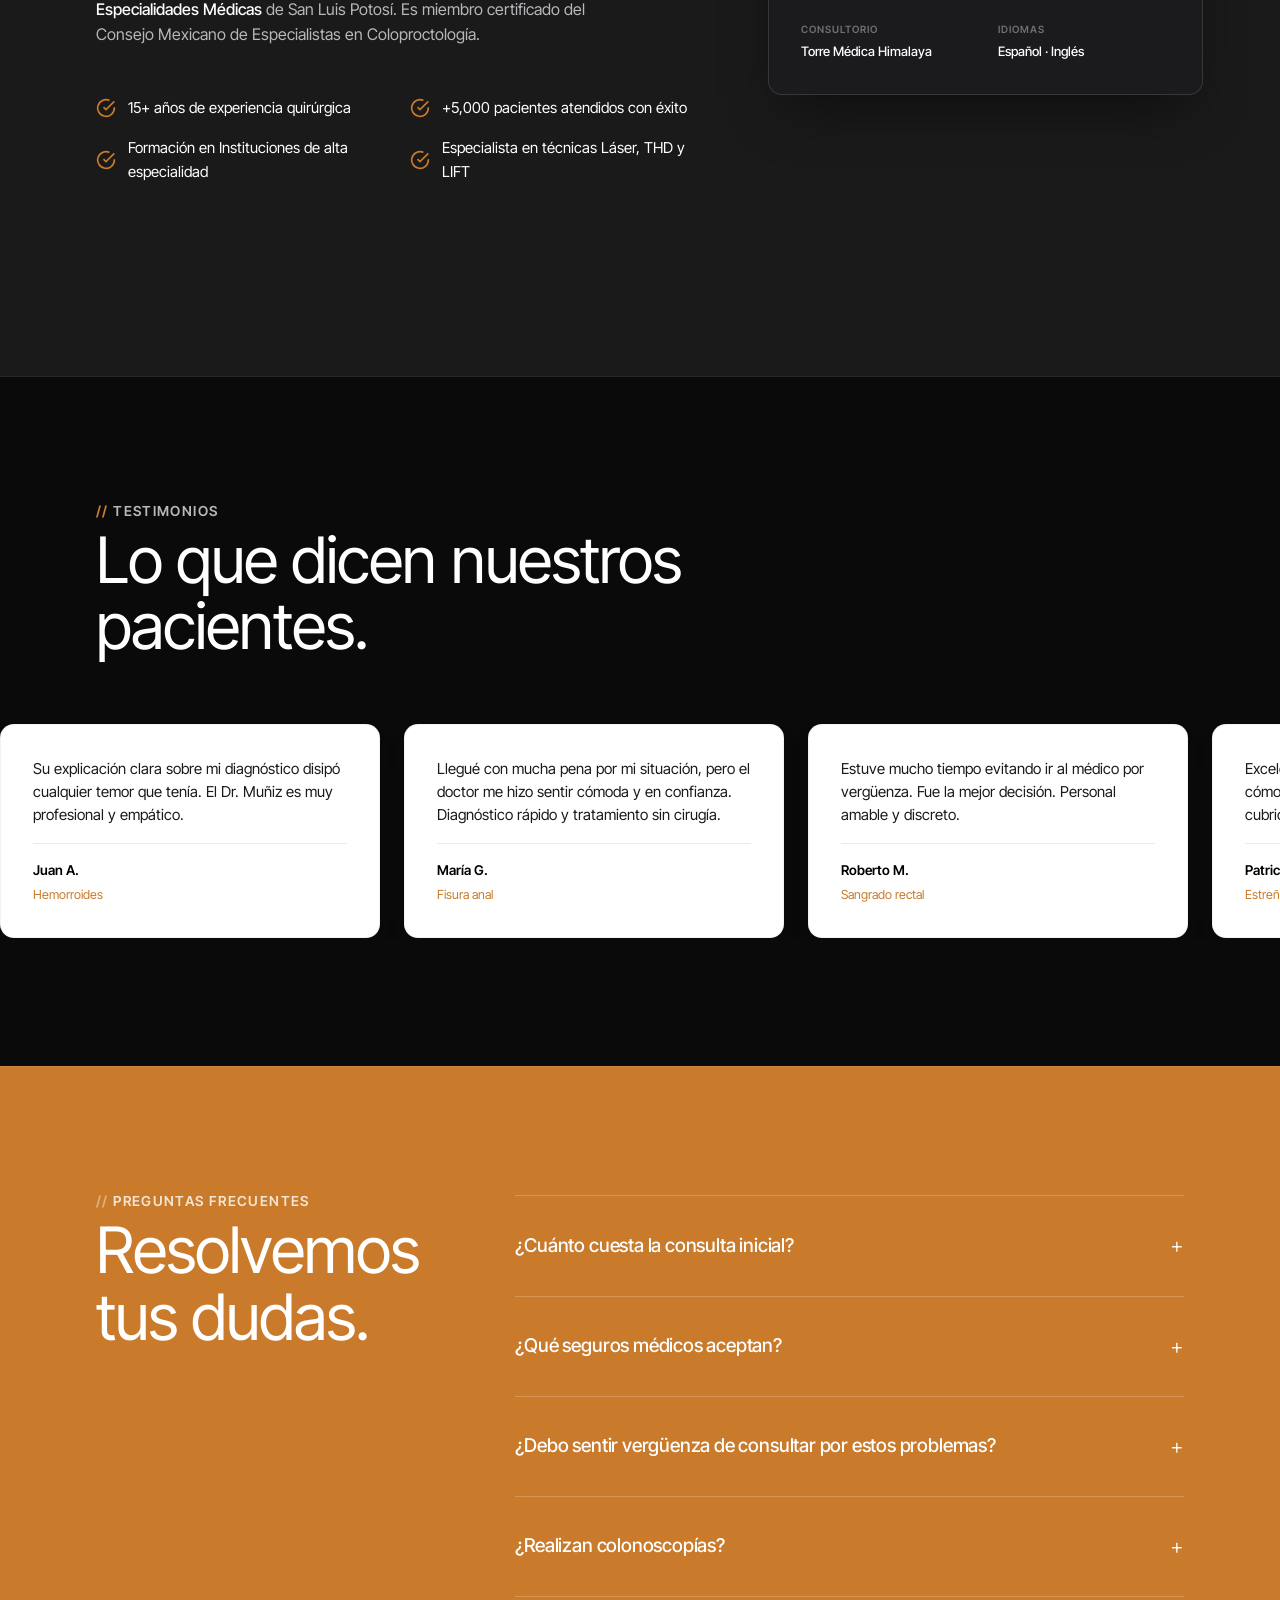
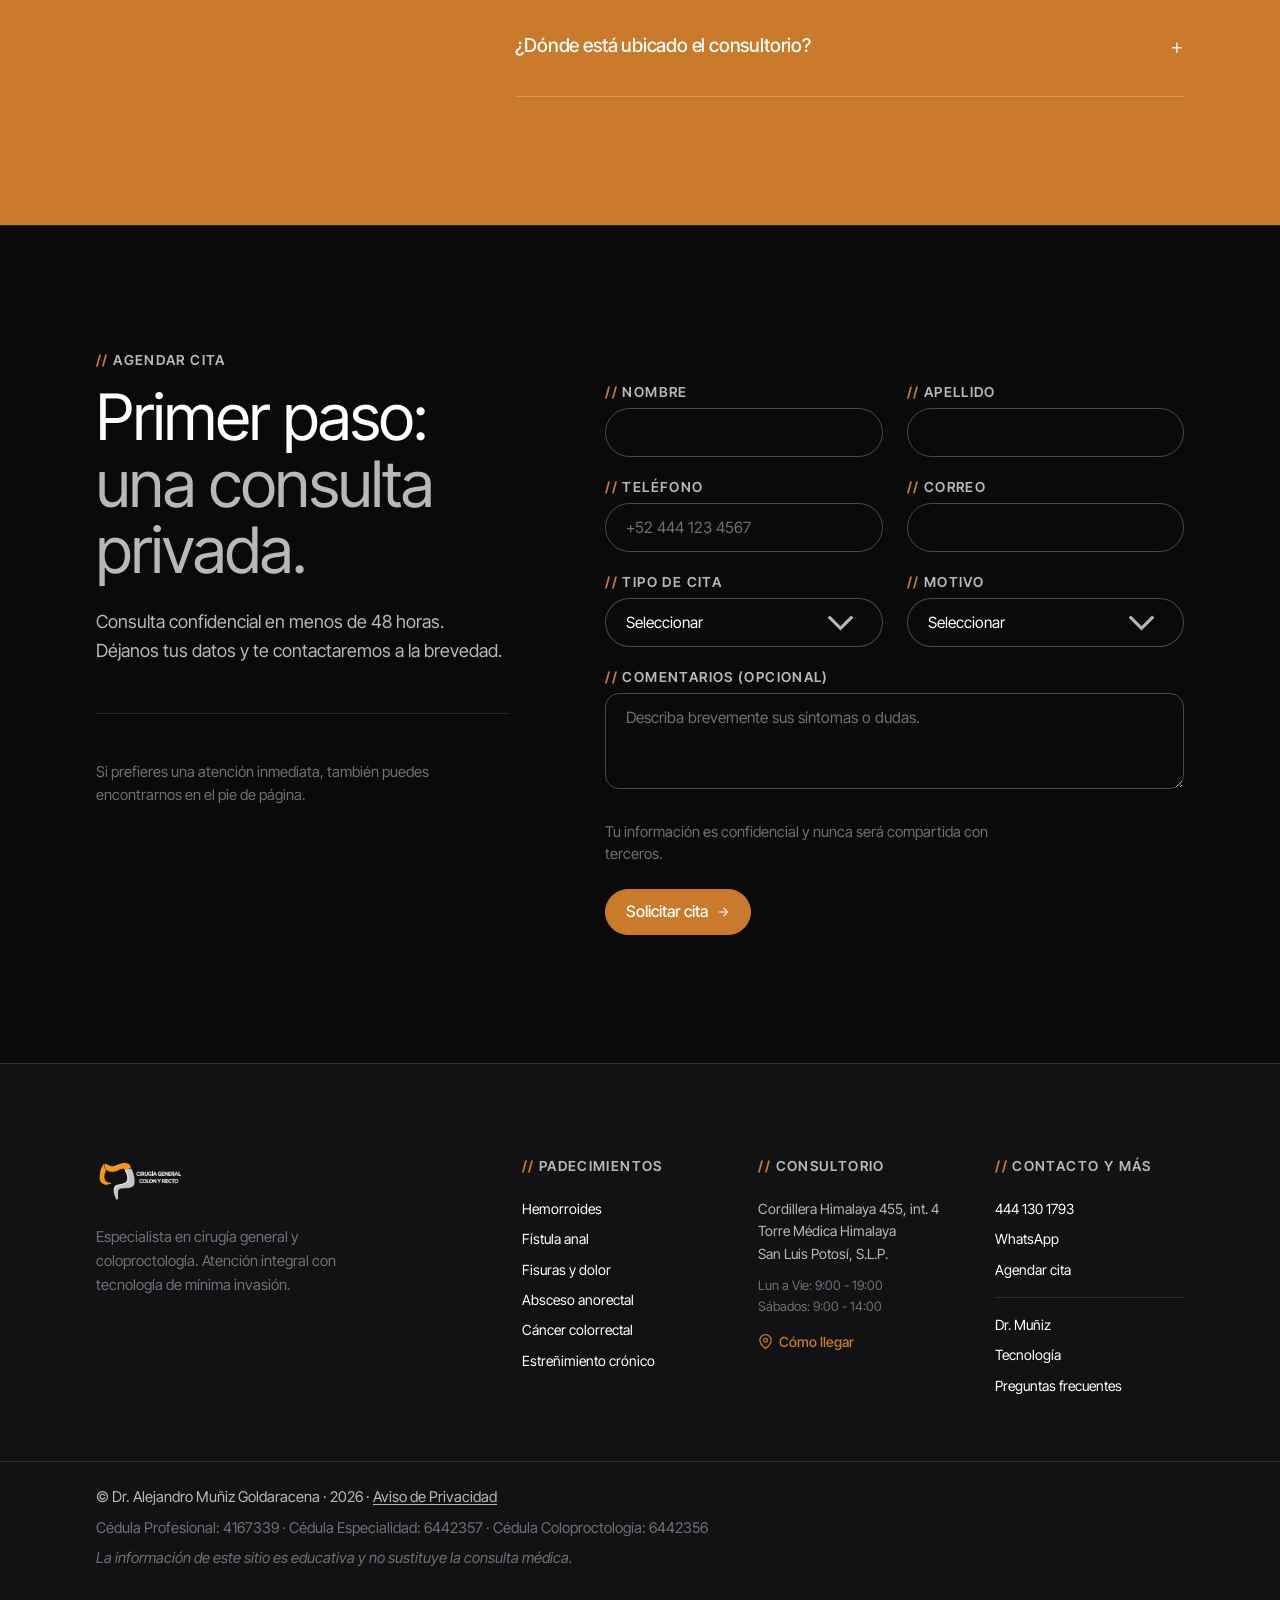
==== commit bb3efc4b: "Update professional licenses in footers across all pages" ====
--- a/index.html
+++ b/index.html
@@ -1584,8 +1584,11 @@
     </div>
 
     <div class="container-xl foot-base">
-      <div style="display:flex; flex-direction:column; gap:4px;">
+      <div style="display:flex; flex-direction:column; gap:8px;">
         <span class="t-small">© Dr. Alejandro Muñiz Goldaracena · <span data-year>2026</span> · <a href="aviso-privacidad.html" style="text-decoration:underline;text-underline-offset:2px;">Aviso de Privacidad</a></span>
+        <span class="t-small" style="color:var(--fg-2);">
+          Cédula Profesional: 4167339 · Cédula Especialidad: 6442357 · Cédula Coloproctología: 6442356
+        </span>
         <span class="t-small" style="color:var(--fg-2); font-style:italic;">La información de este sitio es educativa y no sustituye la consulta médica.</span>
       </div>
     </div>
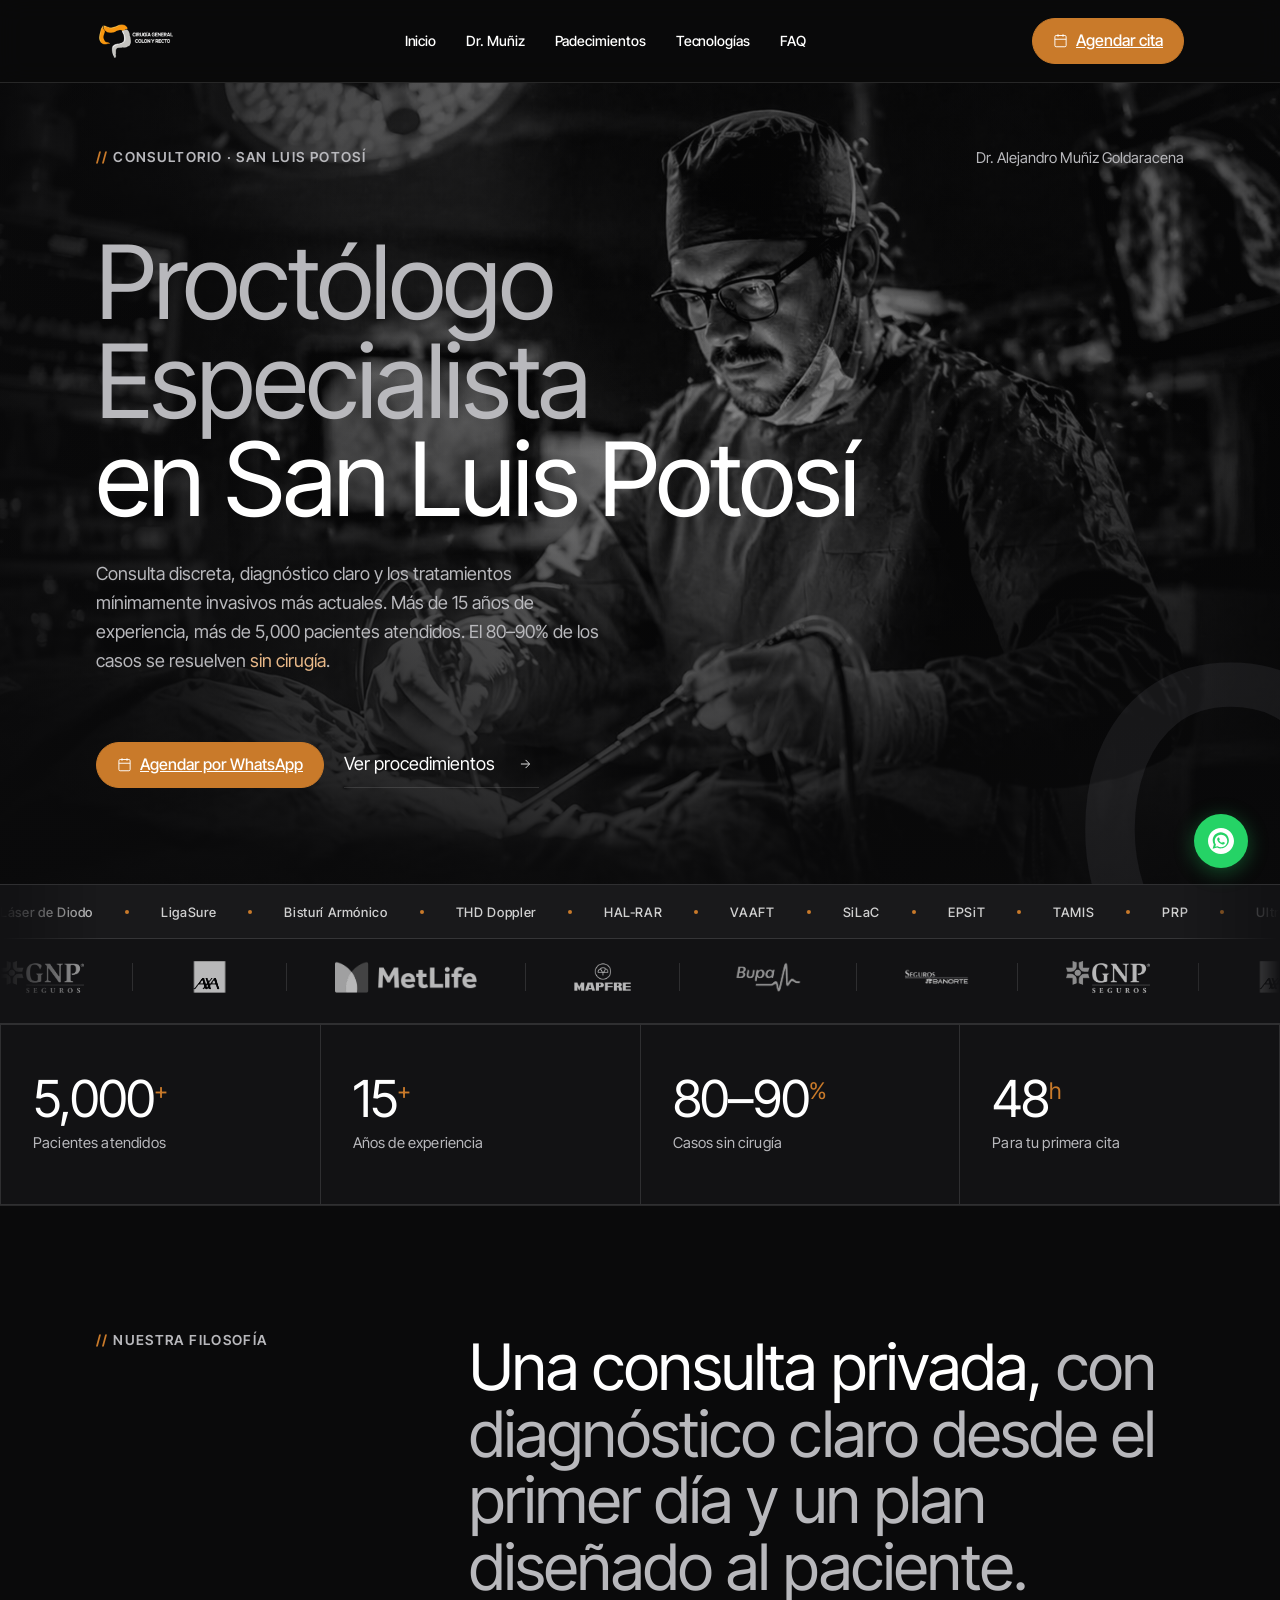
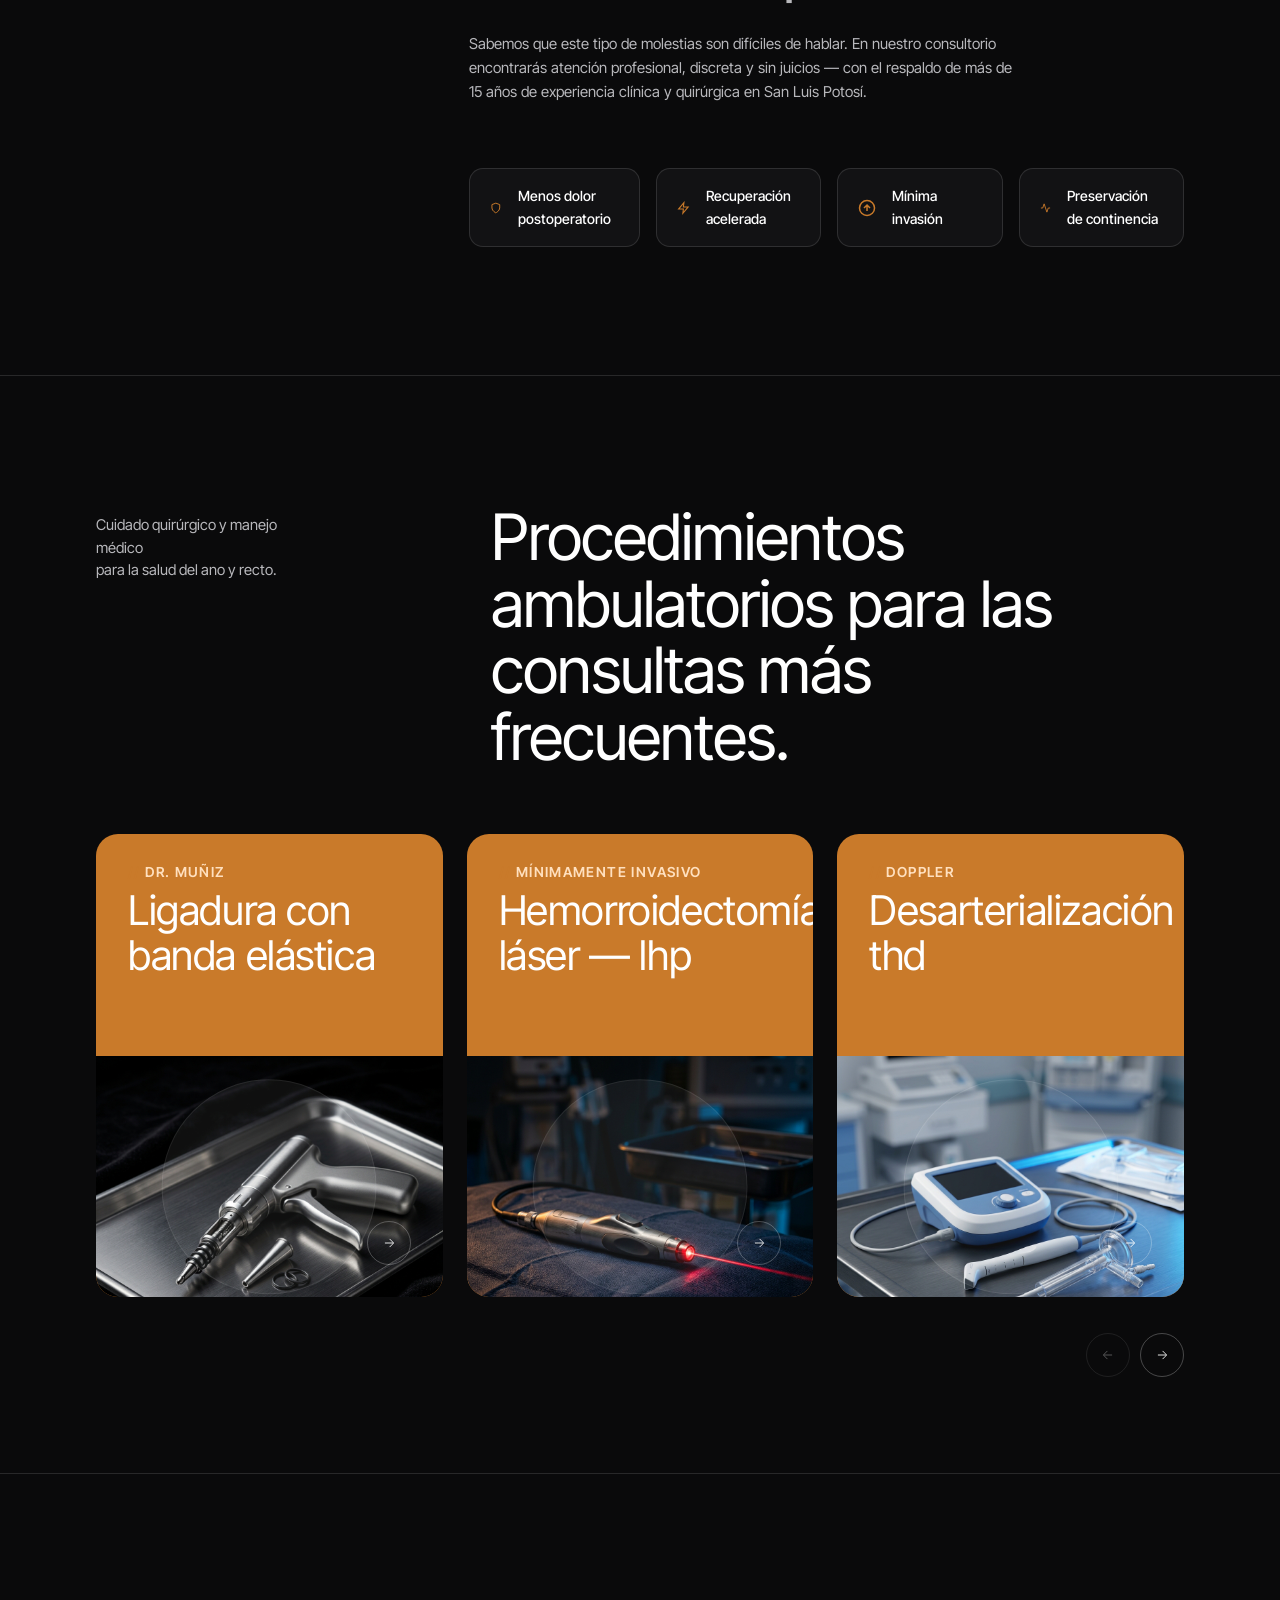
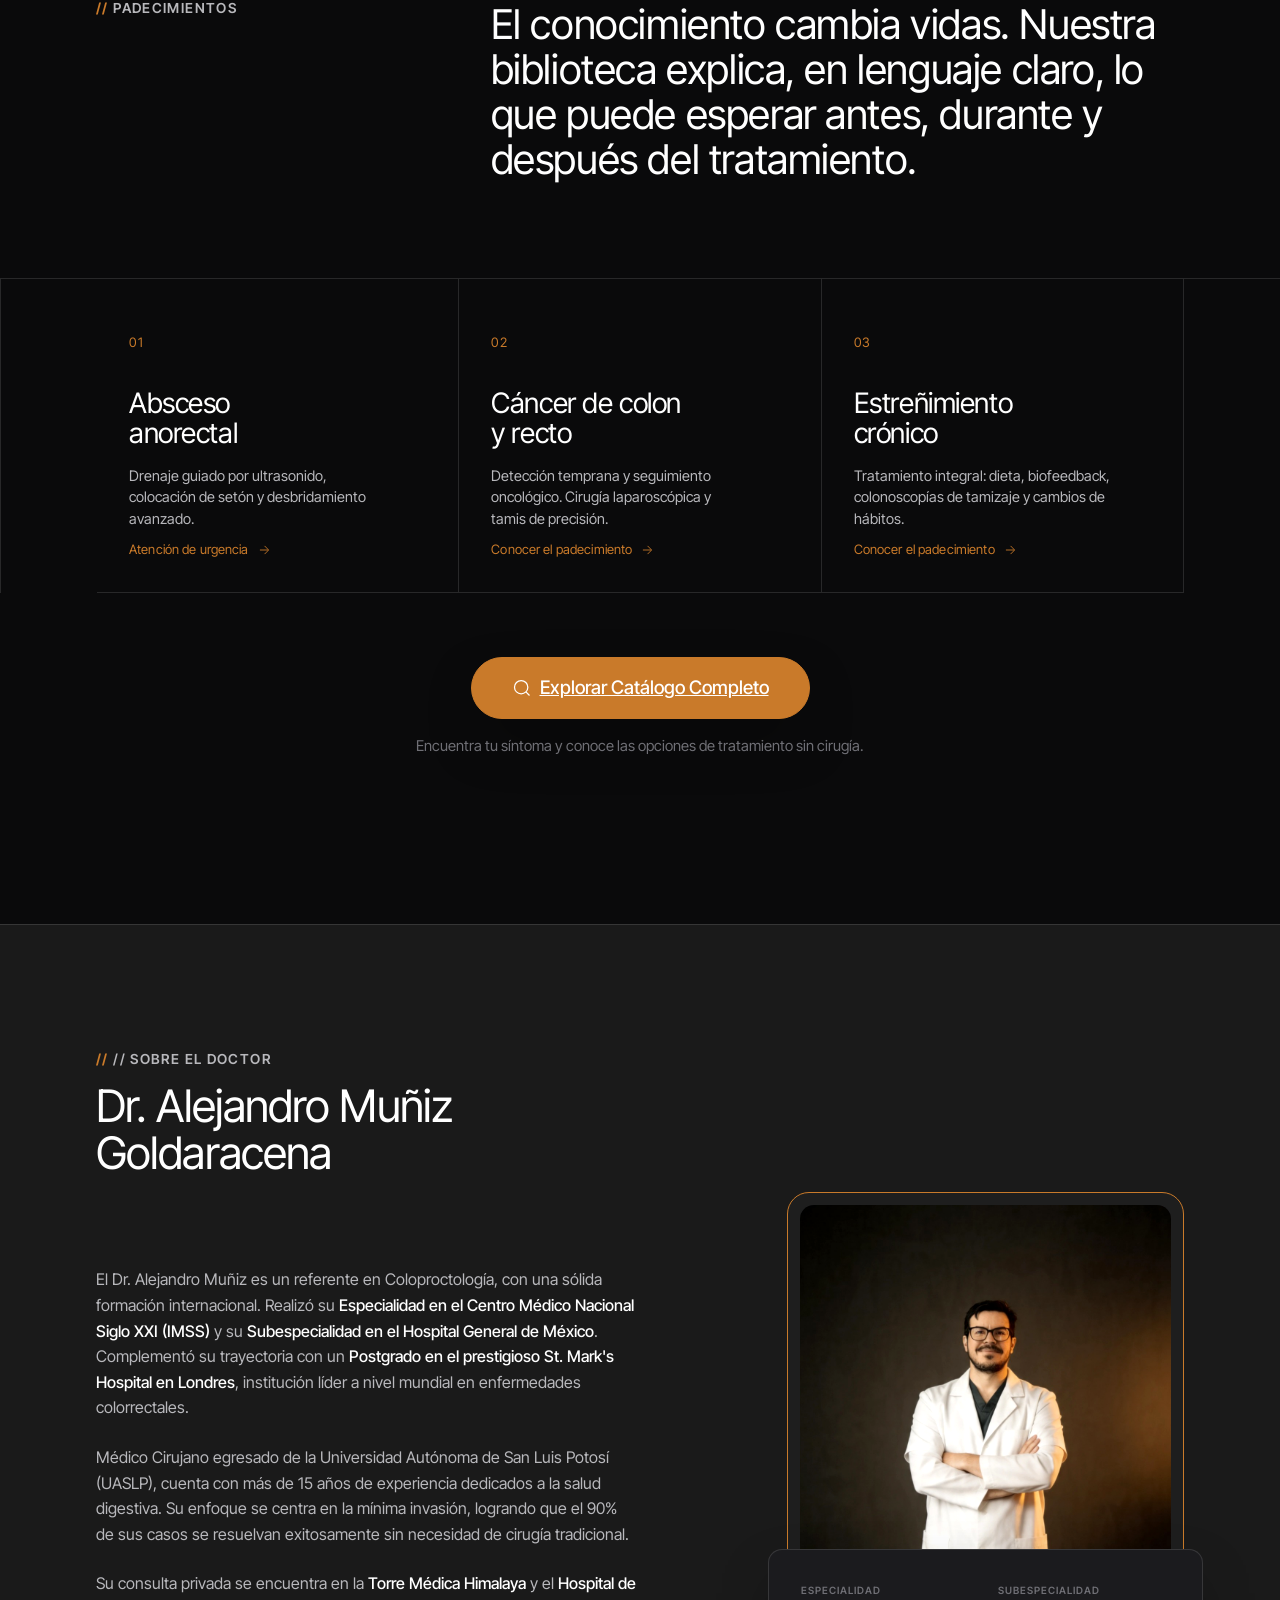
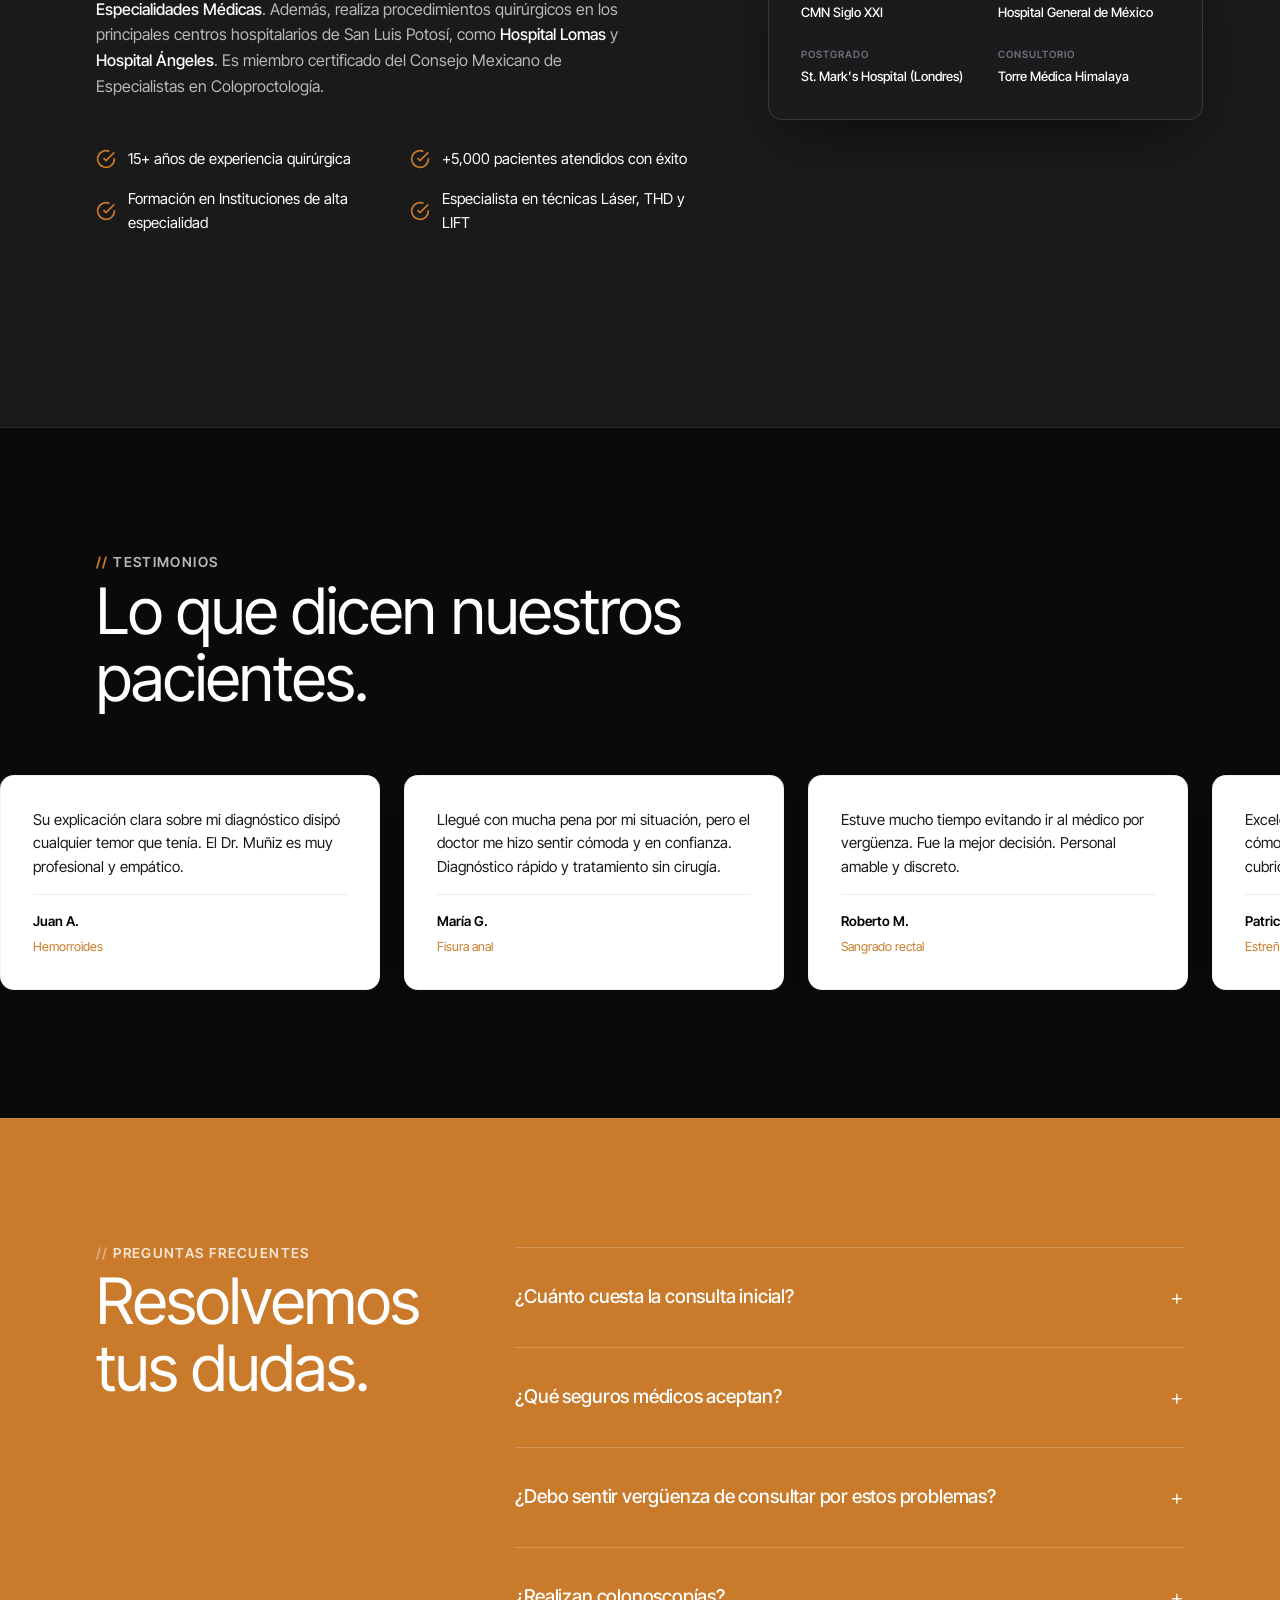
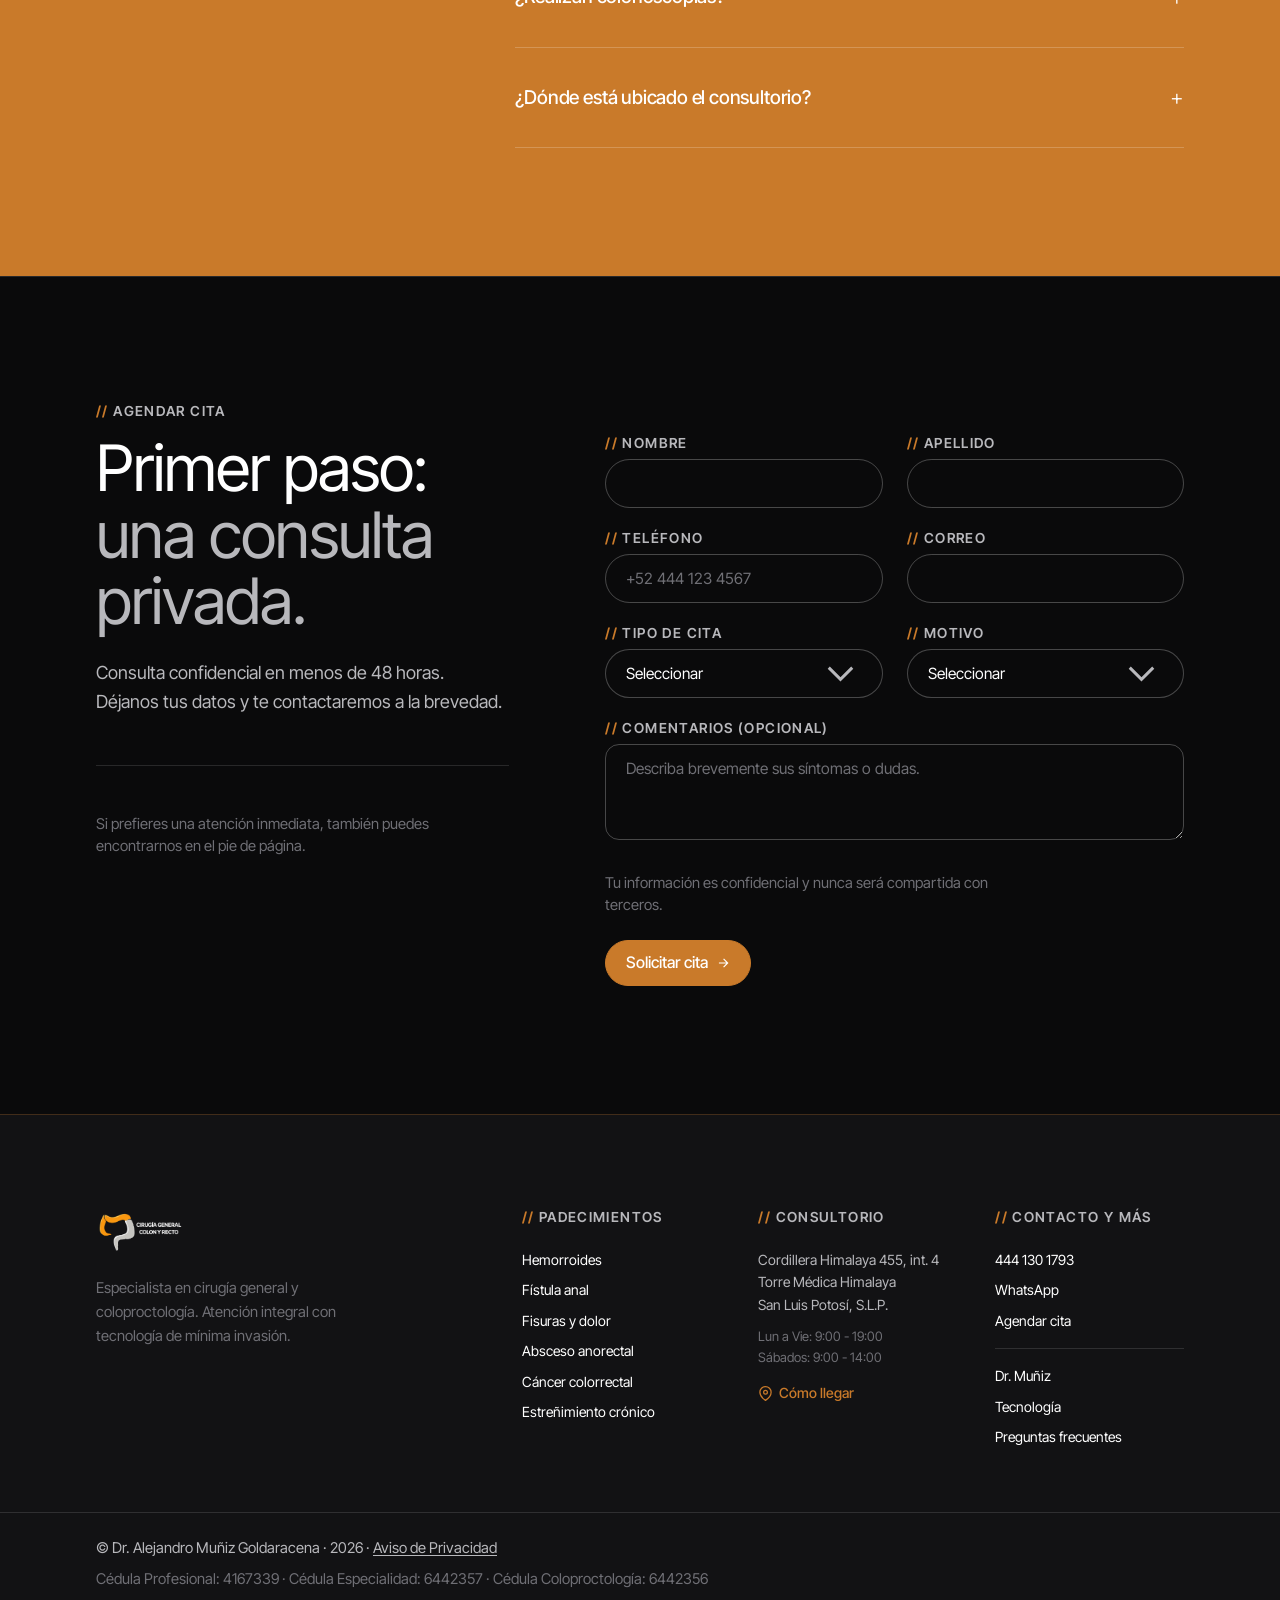
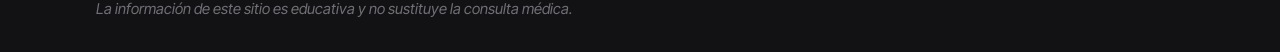
==== commit 31aa3898: "Update doctor biography to include Hospital Lomas and Hospital Ángeles" ====
--- a/index.html
+++ b/index.html
@@ -1270,7 +1270,8 @@
               exitosamente sin necesidad de cirugía tradicional.
             </p>
             <p>
-              Actualmente atiende en la <strong>Torre Médica Himalaya</strong> y el <strong>Hospital de Especialidades Médicas</strong> de San Luis Potosí. 
+              Su consulta privada se encuentra en la <strong>Torre Médica Himalaya</strong> y el <strong>Hospital de Especialidades Médicas</strong>. 
+              Además, realiza procedimientos quirúrgicos en los principales centros hospitalarios de San Luis Potosí, como <strong>Hospital Lomas</strong> y <strong>Hospital Ángeles</strong>. 
               Es miembro certificado del Consejo Mexicano de Especialistas en Coloproctología.
             </p>
           </div>
@@ -1317,20 +1318,20 @@
             
             <div class="doc-info-card">
               <div class="dic-item">
-                <span class="dic-label">Universidad</span>
-                <span class="dic-value">U. Autónoma de San Luis Potosí</span>
+                <span class="dic-label">Especialidad</span>
+                <span class="dic-value">CMN Siglo XXI</span>
               </div>
               <div class="dic-item">
-                <span class="dic-label">Especialidad</span>
-                <span class="dic-value">Coloproctología — Hospital Central SLP</span>
+                <span class="dic-label">Subespecialidad</span>
+                <span class="dic-value">Hospital General de México</span>
+              </div>
+              <div class="dic-item">
+                <span class="dic-label">Postgrado</span>
+                <span class="dic-value">St. Mark's Hospital (Londres)</span>
               </div>
               <div class="dic-item">
                 <span class="dic-label">Consultorio</span>
                 <span class="dic-value">Torre Médica Himalaya</span>
-              </div>
-              <div class="dic-item">
-                <span class="dic-label">Idiomas</span>
-                <span class="dic-value">Español · Inglés</span>
               </div>
             </div>
           </div>
